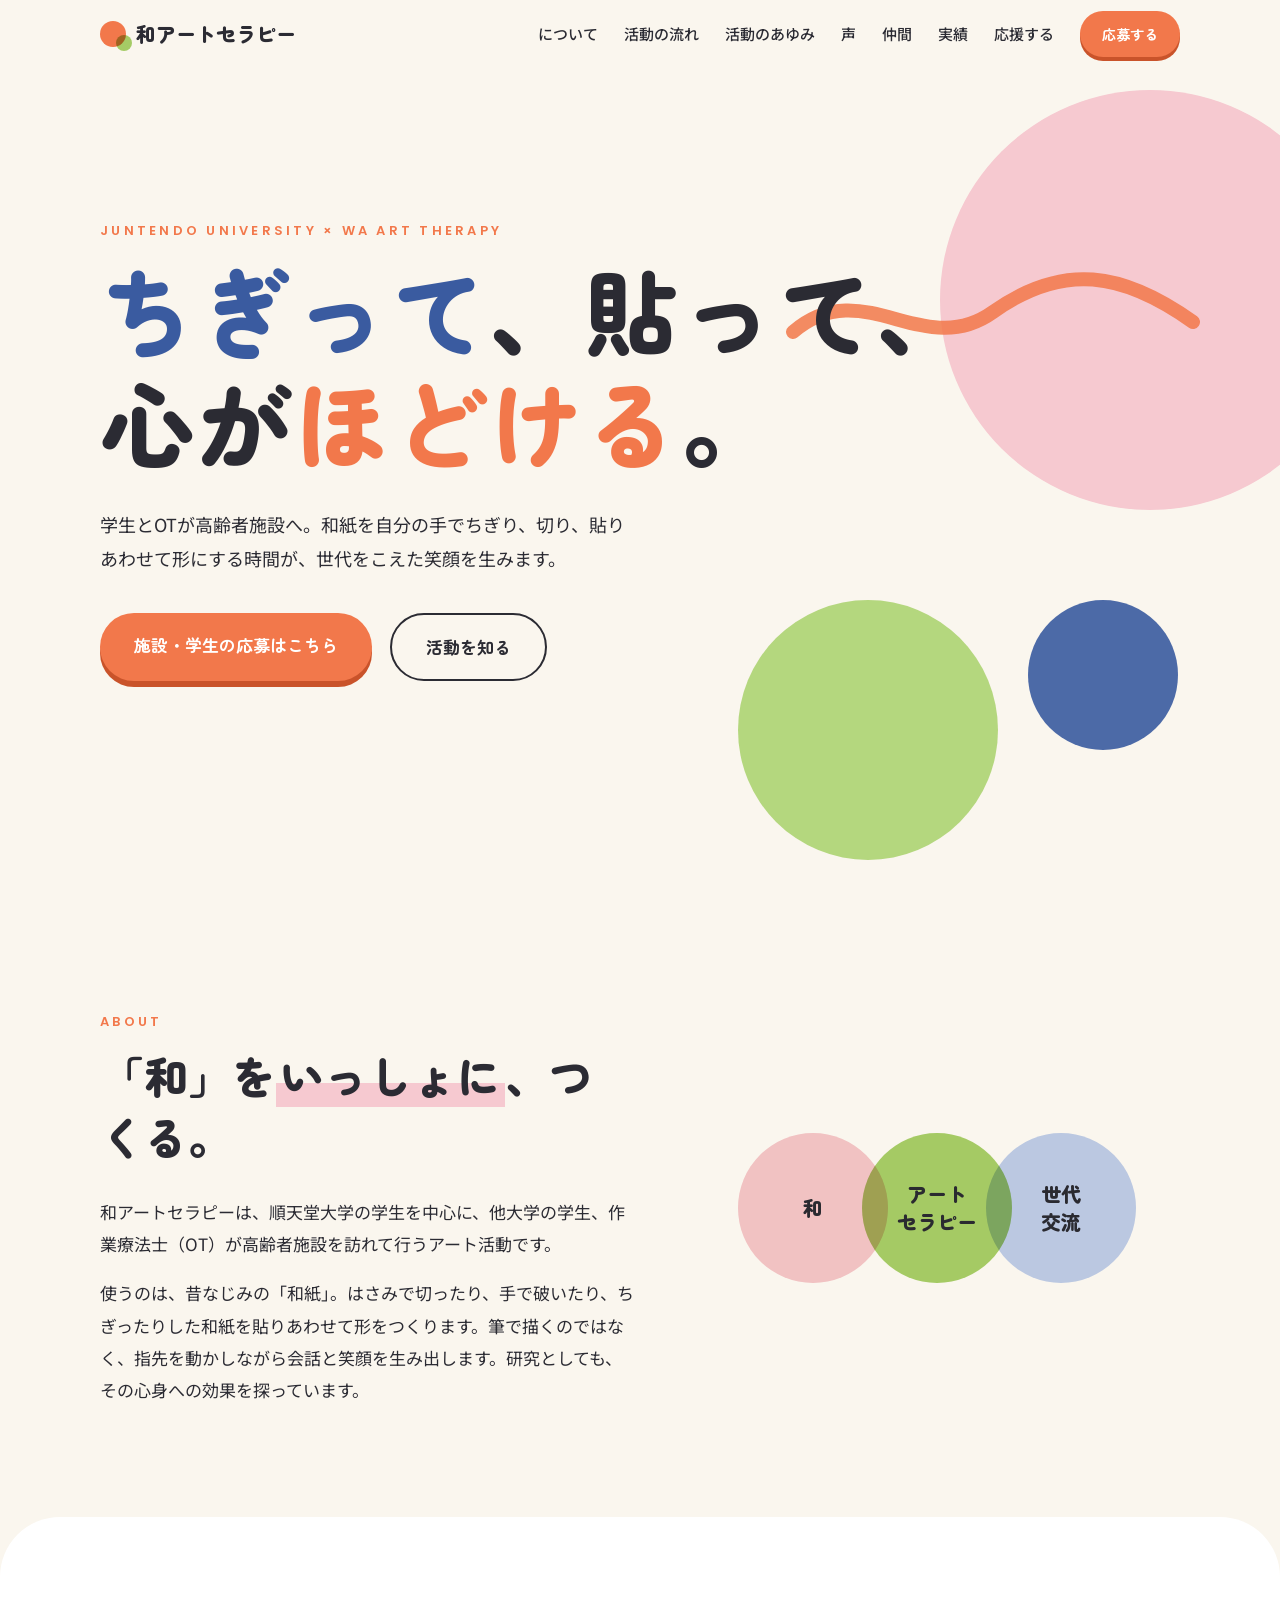
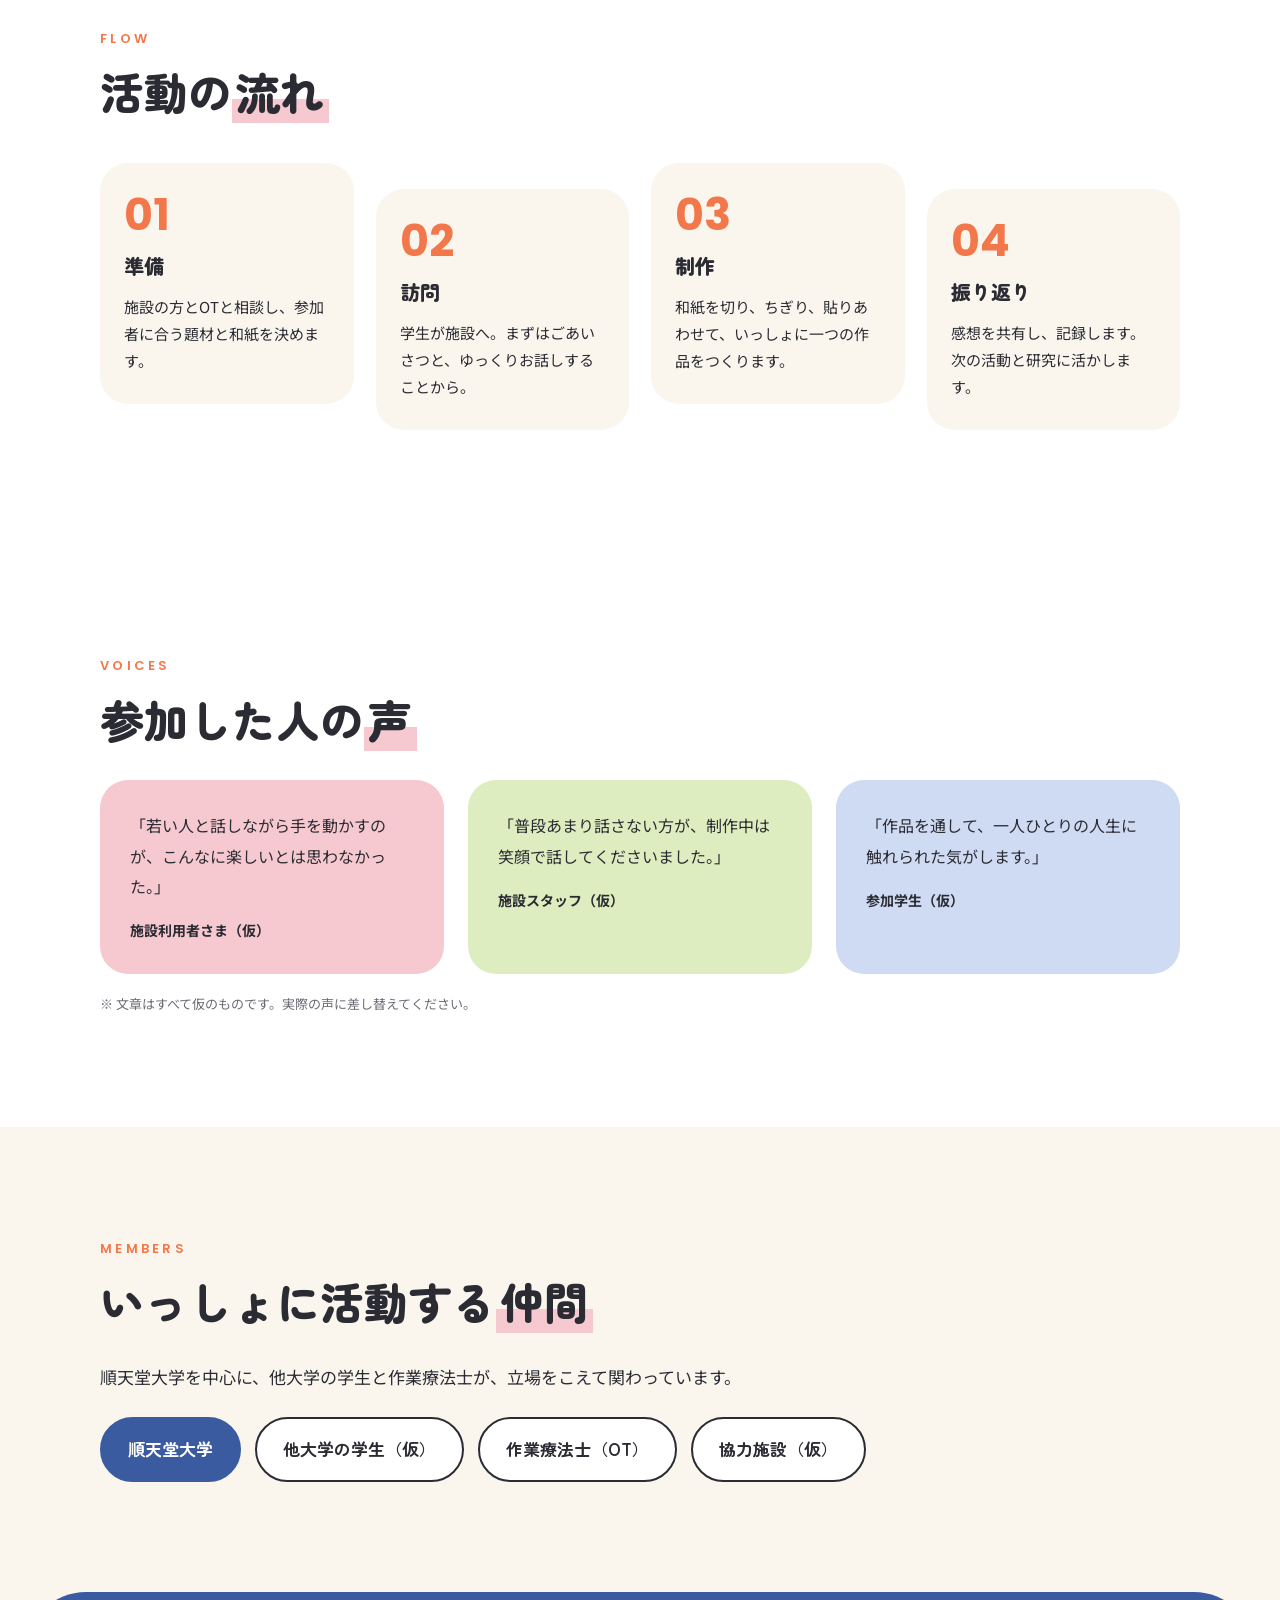
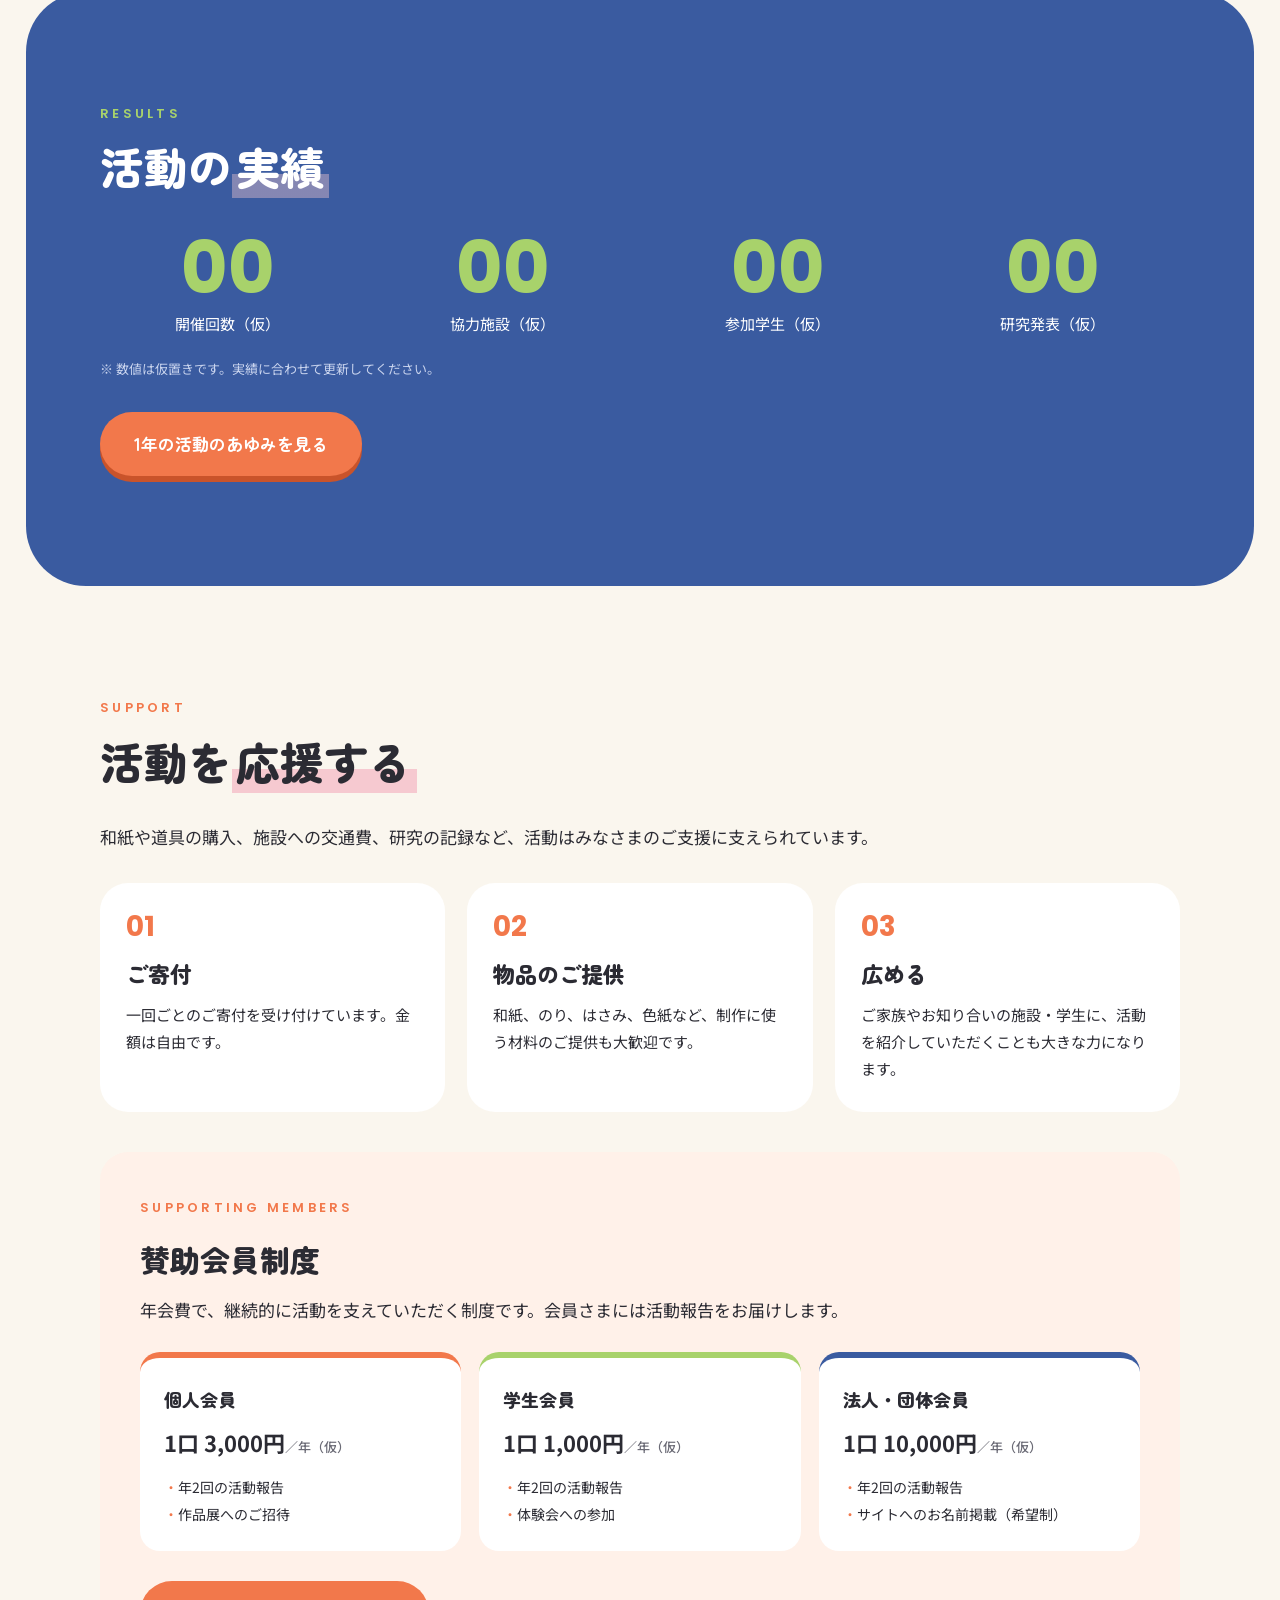
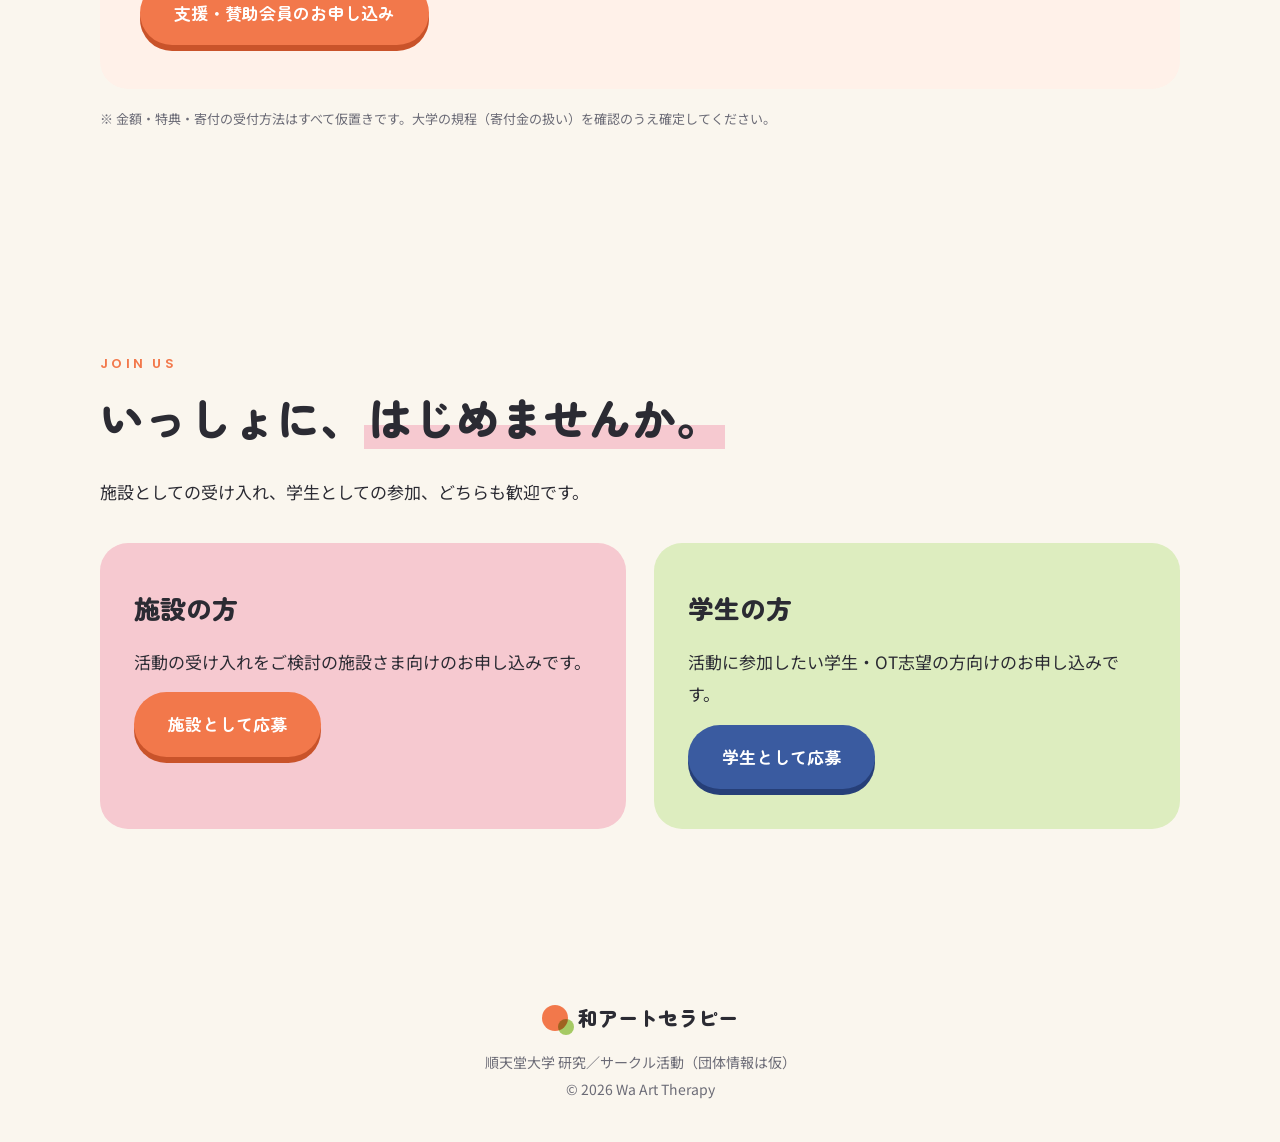
==== index.html @ f57a593e "Add support and supporting-member section and application tab Co-Authored-By: Claude Opus 5.5 <norep" ====
<!DOCTYPE html>
<html lang="ja">
<head>
<meta charset="UTF-8">
<meta name="viewport" content="width=device-width, initial-scale=1">
<title>和アートセラピー｜順天堂大学×世代をつなぐアート活動</title>
<meta name="description" content="順天堂大学の学生と他大学の学生、OTが高齢者施設を訪れ、和紙をちぎり・切り・貼って形づくる活動「和アートセラピー」。">
<link rel="preconnect" href="https://fonts.googleapis.com">
<link rel="preconnect" href="https://fonts.gstatic.com" crossorigin>
<link href="https://fonts.googleapis.com/css2?family=Noto+Sans+JP:wght@400;500;700&family=Poppins:wght@600;700&family=Zen+Maru+Gothic:wght@500;700;900&display=swap" rel="stylesheet">
<link rel="stylesheet" href="style.css">
</head>
<body>

<header>
  <div class="container nav">
    <a href="#top" class="logo"><i></i>和アートセラピー</a>
    <ul>
      <li><a href="#about">について</a></li>
      <li><a href="#flow">活動の流れ</a></li>
      <li><a href="history.html">活動のあゆみ</a></li>
      <li><a href="#voices">声</a></li>
      <li><a href="#members">仲間</a></li>
      <li><a href="#results">実績</a></li>
      <li><a href="#support">応援する</a></li>
      <li><a href="apply.html" class="btn small">応募する</a></li>
    </ul>
  </div>
</header>

<main id="top">

<!-- 1. First view -->
<section class="hero">
  <div class="blob b1"></div>
  <div class="blob b2"></div>
  <div class="blob b3"></div>
  <svg class="stroke" viewBox="0 0 420 120" fill="none" aria-hidden="true">
    <path d="M10 80 C 80 20, 140 110, 210 60 S 340 20, 410 70" stroke="#F2784B" stroke-width="14" stroke-linecap="round" opacity=".85"/>
  </svg>
  <div class="container">
    <span class="en">Juntendo University × Wa Art Therapy</span>
    <h1>
      <span class="c1">ちぎって</span>、貼って、<br>
      心が<span class="c2">ほどける</span>。
    </h1>
    <p class="lead">学生とOTが高齢者施設へ。和紙を自分の手でちぎり、切り、貼りあわせて形にする時間が、世代をこえた笑顔を生みます。</p>
    <div class="cta">
      <a href="apply.html" class="btn">施設・学生の応募はこちら</a>
      <a href="#about" class="btn ghost">活動を知る</a>
    </div>
  </div>
</section>

<!-- 2. About -->
<section class="about" id="about">
  <div class="container about-grid">
    <div class="fade">
      <span class="en">About</span>
      <h2>「和」を<span class="mark">いっしょに</span>、つくる。</h2>
      <p>和アートセラピーは、順天堂大学の学生を中心に、他大学の学生、作業療法士（OT）が高齢者施設を訪れて行うアート活動です。</p>
      <p>使うのは、昔なじみの「和紙」。はさみで切ったり、手で破いたり、ちぎったりした和紙を貼りあわせて形をつくります。筆で描くのではなく、指先を動かしながら会話と笑顔を生み出します。研究としても、その心身への効果を探っています。</p>
    </div>
    <div class="formula fade" aria-label="和 × アートセラピー × 世代交流">
      <div class="circle a">和</div>
      <div class="circle b">アート<br>セラピー</div>
      <div class="circle c">世代<br>交流</div>
    </div>
  </div>
</section>

<!-- 3. Flow -->
<section class="flow" id="flow">
  <div class="container">
    <span class="en">Flow</span>
    <h2 class="fade">活動の<span class="mark">流れ</span></h2>
    <div class="steps">
      <div class="step fade"><div class="num">01</div><h3>準備</h3><p>施設の方とOTと相談し、参加者に合う題材と和紙を決めます。</p></div>
      <div class="step fade"><div class="num">02</div><h3>訪問</h3><p>学生が施設へ。まずはごあいさつと、ゆっくりお話しすることから。</p></div>
      <div class="step fade"><div class="num">03</div><h3>制作</h3><p>和紙を切り、ちぎり、貼りあわせて、いっしょに一つの作品をつくります。</p></div>
      <div class="step fade"><div class="num">04</div><h3>振り返り</h3><p>感想を共有し、記録します。次の活動と研究に活かします。</p></div>
    </div>
  </div>
</section>

<!-- 4. Voices -->
<section class="voices" id="voices">
  <div class="container">
    <span class="en">Voices</span>
    <h2 class="fade">参加した人の<span class="mark">声</span></h2>
    <div class="cards">
      <div class="card fade">「若い人と話しながら手を動かすのが、こんなに楽しいとは思わなかった。」<div class="who">施設利用者さま（仮）</div></div>
      <div class="card fade">「普段あまり話さない方が、制作中は笑顔で話してくださいました。」<div class="who">施設スタッフ（仮）</div></div>
      <div class="card fade">「作品を通して、一人ひとりの人生に触れられた気がします。」<div class="who">参加学生（仮）</div></div>
    </div>
    <p class="note">※ 文章はすべて仮のものです。実際の声に差し替えてください。</p>
  </div>
</section>

<!-- 5. Members -->
<section class="members" id="members">
  <div class="container">
    <span class="en">Members</span>
    <h2 class="fade">いっしょに活動する<span class="mark">仲間</span></h2>
    <p class="fade">順天堂大学を中心に、他大学の学生と作業療法士が、立場をこえて関わっています。</p>
    <div class="member-row fade">
      <span class="chip fill">順天堂大学</span>
      <span class="chip">他大学の学生（仮）</span>
      <span class="chip">作業療法士（OT）</span>
      <span class="chip">協力施設（仮）</span>
    </div>
  </div>
</section>

<!-- 6. Results -->
<section class="results" id="results">
  <div class="container">
    <span class="en">Results</span>
    <h2 class="fade">活動の<span class="mark" style="background:linear-gradient(transparent 62%, rgba(246,201,208,.4) 62%)">実績</span></h2>
    <div class="stats fade">
      <div class="stat"><b>00</b><span>開催回数（仮）</span></div>
      <div class="stat"><b>00</b><span>協力施設（仮）</span></div>
      <div class="stat"><b>00</b><span>参加学生（仮）</span></div>
      <div class="stat"><b>00</b><span>研究発表（仮）</span></div>
    </div>
    <p class="note">※ 数値は仮置きです。実績に合わせて更新してください。</p>
    <a href="history.html" class="btn">1年の活動のあゆみを見る</a>
  </div>
</section>

<!-- 6.5 Support -->
<section class="support" id="support">
  <div class="container">
    <span class="en">Support</span>
    <h2 class="fade">活動を<span class="mark">応援する</span></h2>
    <p class="fade">和紙や道具の購入、施設への交通費、研究の記録など、活動はみなさまのご支援に支えられています。</p>
    <div class="support-grid">
      <div class="support-card fade">
        <span class="badge">01</span>
        <h3>ご寄付</h3>
        <p>一回ごとのご寄付を受け付けています。金額は自由です。</p>
      </div>
      <div class="support-card fade">
        <span class="badge">02</span>
        <h3>物品のご提供</h3>
        <p>和紙、のり、はさみ、色紙など、制作に使う材料のご提供も大歓迎です。</p>
      </div>
      <div class="support-card fade">
        <span class="badge">03</span>
        <h3>広める</h3>
        <p>ご家族やお知り合いの施設・学生に、活動を紹介していただくことも大きな力になります。</p>
      </div>
    </div>

    <div class="member-plan fade">
      <div class="mp-head">
        <span class="en">Supporting Members</span>
        <h3>賛助会員制度</h3>
        <p>年会費で、継続的に活動を支えていただく制度です。会員さまには活動報告をお届けします。</p>
      </div>
      <div class="mp-plans">
        <div class="plan"><h4>個人会員</h4><b>1口 3,000円<small>／年（仮）</small></b><ul><li>年2回の活動報告</li><li>作品展へのご招待</li></ul></div>
        <div class="plan"><h4>学生会員</h4><b>1口 1,000円<small>／年（仮）</small></b><ul><li>年2回の活動報告</li><li>体験会への参加</li></ul></div>
        <div class="plan"><h4>法人・団体会員</h4><b>1口 10,000円<small>／年（仮）</small></b><ul><li>年2回の活動報告</li><li>サイトへのお名前掲載（希望制）</li></ul></div>
      </div>
      <a href="apply.html#support" class="btn">支援・賛助会員のお申し込み</a>
    </div>
    <p class="note">※ 金額・特典・寄付の受付方法はすべて仮置きです。大学の規程（寄付金の扱い）を確認のうえ確定してください。</p>
  </div>
</section>

<!-- 7. Contact -->
<section class="contact" id="contact">
  <div class="container">
    <span class="en">Join Us</span>
    <h2 class="fade">いっしょに、<span class="mark">はじめませんか。</span></h2>
    <p class="fade">施設としての受け入れ、学生としての参加、どちらも歓迎です。</p>
    <div class="contact-grid">
      <div class="apply-card fac fade">
        <h3>施設の方</h3>
        <p>活動の受け入れをご検討の施設さま向けのお申し込みです。</p>
        <a href="apply.html#facility" class="btn">施設として応募</a>
      </div>
      <div class="apply-card you fade">
        <h3>学生の方</h3>
        <p>活動に参加したい学生・OT志望の方向けのお申し込みです。</p>
        <a href="apply.html#student" class="btn indigo">学生として応募</a>
      </div>
    </div>
  </div>
</section>

</main>

<!-- 8. Footer -->
<footer>
  <div class="container">
    <div class="logo"><i></i>和アートセラピー</div>
    <p>順天堂大学 研究／サークル活動（団体情報は仮）</p>
    <p>© 2026 Wa Art Therapy</p>
  </div>
</footer>

<script>
const io = new IntersectionObserver((es) => {
  es.forEach(e => { if (e.isIntersecting) { e.target.classList.add('in'); io.unobserve(e.target); } });
}, { threshold: .15 });
document.querySelectorAll('.fade').forEach(el => io.observe(el));
</script>
</body>
</html>
---- style.css ----
:root {
  --base: #FAF6EE;
  --ink: #2B2B33;
  --indigo: #3A5BA0;
  --persimmon: #F2784B;
  --wakakusa: #A8D26B;
  --sakura: #F6C9D0;
  --white: #FFFFFF;
  --muted: #6b6b76;
  --font-head: "Zen Maru Gothic", "Noto Sans JP", sans-serif;
  --font-body: "Noto Sans JP", sans-serif;
  --font-en: "Poppins", sans-serif;
  --radius: 28px;
}

* { box-sizing: border-box; margin: 0; padding: 0; }
html { scroll-behavior: smooth; }
body {
  font-family: var(--font-body);
  font-size: 17px;
  line-height: 1.9;
  color: var(--ink);
  background: var(--base);
  overflow-x: hidden;
}
img, svg { max-width: 100%; display: block; }
a { color: inherit; text-decoration: none; }

.container { width: min(1080px, 90%); margin: 0 auto; }
section { padding: 110px 0; position: relative; }

.en {
  font-family: var(--font-en);
  font-weight: 600;
  font-size: 13px;
  letter-spacing: .25em;
  text-transform: uppercase;
  color: var(--persimmon);
  display: block;
  margin-bottom: 10px;
}
h2 {
  font-family: var(--font-head);
  font-size: clamp(28px, 4.4vw, 44px);
  line-height: 1.4;
  font-weight: 900;
  margin-bottom: 28px;
}
h2 .mark {
  background: linear-gradient(transparent 62%, var(--sakura) 62%);
  padding: 0 .1em;
}

/* Header */
header {
  position: fixed; top: 0; left: 0; right: 0; z-index: 50;
  background: rgba(250, 246, 238, .88);
  backdrop-filter: blur(8px);
}
.nav { display: flex; align-items: center; justify-content: space-between; height: 68px; }
.logo { font-family: var(--font-head); font-weight: 900; font-size: 20px; display: flex; align-items: center; gap: 10px; }
.logo i { width: 26px; height: 26px; border-radius: 50%; background: var(--persimmon); display: inline-block; position: relative; }
.logo i::after { content: ""; position: absolute; width: 16px; height: 16px; border-radius: 50%; background: var(--wakakusa); right: -6px; bottom: -4px; mix-blend-mode: multiply; }
.nav ul { display: flex; gap: 26px; list-style: none; font-size: 15px; font-weight: 500; align-items: center; }
.nav ul a:hover { color: var(--persimmon); }

.btn {
  display: inline-block;
  font-family: var(--font-head);
  font-weight: 700;
  padding: 16px 34px;
  border-radius: 999px;
  background: var(--persimmon);
  color: #fff;
  border: none;
  font-size: 17px;
  cursor: pointer;
  box-shadow: 0 6px 0 #c9532a;
  transition: transform .15s, box-shadow .15s;
}
.btn:hover { transform: translateY(3px); box-shadow: 0 3px 0 #c9532a; }
.btn.indigo { background: var(--indigo); box-shadow: 0 6px 0 #263f78; }
.btn.indigo:hover { box-shadow: 0 3px 0 #263f78; }
.btn.ghost { background: transparent; color: var(--ink); border: 2px solid var(--ink); box-shadow: none; }
.btn.small { padding: 10px 22px; font-size: 14px; box-shadow: 0 4px 0 #c9532a; }

/* Hero */
.hero { min-height: 100vh; display: flex; align-items: center; padding-top: 110px; }
.hero .container { position: relative; z-index: 2; }
.hero h1 {
  font-family: var(--font-head);
  font-weight: 900;
  font-size: clamp(40px, 7.4vw, 96px);
  line-height: 1.18;
  letter-spacing: .02em;
}
.hero h1 .c1 { color: var(--indigo); }
.hero h1 .c2 { color: var(--persimmon); }
.hero p.lead { margin: 30px 0 38px; max-width: 540px; font-size: 18px; }
.hero .cta { display: flex; gap: 18px; flex-wrap: wrap; }
.blob { position: absolute; border-radius: 50%; z-index: 1; }
.b1 { width: 420px; height: 420px; background: var(--sakura); right: -80px; top: 90px; }
.b2 { width: 260px; height: 260px; background: var(--wakakusa); right: 22%; bottom: 40px; opacity: .85; }
.b3 { width: 150px; height: 150px; background: var(--indigo); right: 8%; bottom: 150px; opacity: .9; }
.stroke { position: absolute; right: 6%; top: 28%; z-index: 1; width: min(420px, 60%); }

/* About */
.about-grid { display: grid; grid-template-columns: 1.1fr 1fr; gap: 60px; align-items: center; }
.about p + p { margin-top: 1em; }
.formula { display: flex; align-items: center; justify-content: center; gap: 10px; flex-wrap: wrap; }
.formula .circle {
  width: 150px; height: 150px; border-radius: 50%;
  display: flex; align-items: center; justify-content: center; text-align: center;
  font-family: var(--font-head); font-weight: 900; font-size: 20px; line-height: 1.4;
  mix-blend-mode: multiply;
}
.formula .a { background: var(--sakura); }
.formula .b { background: var(--wakakusa); margin-left: -36px; }
.formula .c { background: #BFD0F2; margin-left: -36px; }

/* Flow */
.flow { background: var(--white); border-radius: 60px 60px 0 0; }
.steps { display: grid; grid-template-columns: repeat(4, 1fr); gap: 22px; margin-top: 40px; }
.step { background: var(--base); border-radius: var(--radius); padding: 30px 24px; position: relative; }
.step:nth-child(even) { transform: translateY(26px); }
.step .num { font-family: var(--font-en); font-weight: 700; font-size: 44px; color: var(--persimmon); line-height: 1; }
.step h3 { font-family: var(--font-head); font-size: 20px; margin: 10px 0 8px; font-weight: 900; }
.step p { font-size: 15px; line-height: 1.8; }

/* Voices */
.voices { background: var(--white); padding-top: 140px; }
.cards { display: grid; grid-template-columns: repeat(3, 1fr); gap: 24px; margin-top: 30px; }
.card { border-radius: var(--radius); padding: 30px; font-size: 16px; }
.card:nth-child(1) { background: var(--sakura); }
.card:nth-child(2) { background: #DDEDBF; transform: rotate(-1.2deg); }
.card:nth-child(3) { background: #CFDBF3; }
.card .who { margin-top: 16px; font-weight: 700; font-size: 14px; }
.note { font-size: 13px; color: var(--muted); margin-top: 18px; }

/* Members */
.member-row { display: flex; flex-wrap: wrap; gap: 14px; margin-top: 24px; }
.chip { padding: 14px 26px; border-radius: 999px; font-family: var(--font-head); font-weight: 700; background: var(--white); border: 2px solid var(--ink); }
.chip.fill { background: var(--indigo); color: #fff; border-color: var(--indigo); }

/* Results */
.results { background: var(--indigo); color: #fff; border-radius: 60px; margin: 0 2%; }
.results .en { color: var(--wakakusa); }
.stats { display: grid; grid-template-columns: repeat(4, 1fr); gap: 20px; margin-top: 30px; }
.stat { text-align: center; }
.stat b { font-family: var(--font-en); font-size: clamp(44px, 6vw, 72px); display: block; line-height: 1.1; color: var(--wakakusa); }
.stat span { font-size: 15px; }
.results .note { color: #c9d4ee; }
.results .btn { margin-top: 30px; }

/* Support */
.support-grid { display: grid; grid-template-columns: repeat(3, 1fr); gap: 22px; margin-top: 30px; }
.support-card { background: var(--white); border-radius: var(--radius); padding: 30px 26px; }
.support-card .badge { font-family: var(--font-en); font-weight: 700; color: var(--persimmon); font-size: 28px; line-height: 1; }
.support-card h3 { font-family: var(--font-head); font-weight: 900; font-size: 22px; margin: 8px 0 6px; }
.support-card p { font-size: 15px; line-height: 1.8; }
.member-plan { margin-top: 40px; background: #FFF1E9; border-radius: var(--radius); padding: 44px 40px; }
.mp-head h3 { font-family: var(--font-head); font-weight: 900; font-size: 30px; margin-bottom: 6px; }
.mp-plans { display: grid; grid-template-columns: repeat(3, 1fr); gap: 18px; margin: 26px 0 30px; }
.plan { background: var(--white); border-radius: 20px; padding: 24px; border-top: 6px solid var(--persimmon); }
.plan:nth-child(2) { border-top-color: var(--wakakusa); }
.plan:nth-child(3) { border-top-color: var(--indigo); }
.plan h4 { font-family: var(--font-head); font-size: 18px; font-weight: 900; }
.plan b { display: block; font-size: 22px; margin: 6px 0 10px; }
.plan b small { font-size: 13px; font-weight: 500; color: var(--muted); }
.plan ul { list-style: none; font-size: 14px; line-height: 1.9; }
.plan li::before { content: "・"; color: var(--persimmon); }

/* Contact */
.contact-grid { display: grid; grid-template-columns: 1fr 1fr; gap: 28px; margin-top: 34px; }
.apply-card { border-radius: var(--radius); padding: 40px 34px; display: flex; flex-direction: column; gap: 14px; align-items: flex-start; }
.apply-card.fac { background: var(--sakura); }
.apply-card.you { background: #DDEDBF; }
.apply-card h3 { font-family: var(--font-head); font-size: 26px; font-weight: 900; }

footer { padding: 60px 0 40px; text-align: center; font-size: 14px; color: var(--muted); }
footer .logo { justify-content: center; color: var(--ink); margin-bottom: 12px; }

/* Fade in */
.fade { opacity: 0; transform: translateY(22px); transition: opacity .8s ease, transform .8s ease; }
.fade.in { opacity: 1; transform: none; }
.step.fade.in:nth-child(even) { transform: translateY(26px); }

/* Apply page */
.apply-hero { padding: 150px 0 40px; }
.apply-hero h1 { font-family: var(--font-head); font-weight: 900; font-size: clamp(34px, 6vw, 60px); line-height: 1.3; }
.tabs { display: flex; gap: 12px; margin: 30px 0 0; flex-wrap: wrap; }
.tab { padding: 14px 30px; border-radius: 999px; font-family: var(--font-head); font-weight: 700; border: 2px solid var(--ink); background: transparent; cursor: pointer; font-size: 16px; color: var(--ink); }
.tab.active { background: var(--ink); color: #fff; }
.form-wrap { background: var(--white); border-radius: var(--radius); padding: 44px; margin: 30px 0 100px; }
form.panel { display: none; }
form.panel.active { display: block; }
.field { margin-bottom: 24px; }
.field label { display: block; font-weight: 700; margin-bottom: 8px; font-size: 16px; }
.field label small { color: var(--persimmon); margin-left: 8px; font-weight: 500; }
input[type=text], input[type=email], input[type=tel], select, textarea {
  width: 100%; font: inherit; padding: 14px 16px; border-radius: 14px;
  border: 2px solid #e2dccd; background: var(--base); color: var(--ink);
}
input:focus, select:focus, textarea:focus { outline: none; border-color: var(--indigo); }
textarea { min-height: 130px; resize: vertical; }
.row2 { display: grid; grid-template-columns: 1fr 1fr; gap: 20px; }
.checks { display: flex; flex-wrap: wrap; gap: 12px 22px; }
.checks label { font-weight: 500; display: flex; align-items: center; gap: 8px; margin: 0; }
.checks input[type=radio] { accent-color: var(--persimmon); }
.checks input { width: 20px; height: 20px; accent-color: var(--persimmon); }
.thanks { display: none; text-align: center; padding: 50px 10px; }
.thanks h3 { font-family: var(--font-head); font-size: 28px; margin-bottom: 12px; }

/* ===== 施設フォーム：フォーマル寄り ===== */
body.is-formal .form-wrap { border-radius: 6px; border: 1px solid #d8d3c7; border-top: 4px solid var(--indigo); padding: 48px 56px; }
body.is-formal .tab { border-radius: 4px; }
body.is-formal .tab.active { background: var(--indigo); border-color: var(--indigo); }
.formal .formal-intro { border-bottom: 1px solid #e2dccd; padding-bottom: 26px; margin-bottom: 34px; }
.formal .formal-title { font-family: var(--font-body); font-weight: 700; font-size: 24px; margin-bottom: 14px; color: var(--ink); }
.formal .formal-intro p { font-size: 16px; }
.formal .req-note { margin-top: 10px; font-size: 14px !important; color: var(--muted); }
.formal .req { display: inline-block; font-size: 11px; font-weight: 700; color: #fff; background: #B5432A; border-radius: 3px; padding: 0 7px; margin-left: 10px; line-height: 1.8; vertical-align: middle; }
.formal fieldset { border: none; margin-bottom: 38px; }
.formal legend { display: flex; align-items: center; gap: 12px; width: 100%; font-weight: 700; font-size: 18px; padding-bottom: 10px; border-bottom: 2px solid var(--indigo); margin-bottom: 8px; }
.formal legend span { display: inline-flex; width: 28px; height: 28px; align-items: center; justify-content: center; background: var(--indigo); color: #fff; font-family: var(--font-en); font-size: 14px; border-radius: 3px; }
.formal .frow { display: grid; grid-template-columns: 220px 1fr; gap: 20px; align-items: center; padding: 16px 0; border-bottom: 1px solid #eee8dc; }
.formal .frow > label { font-weight: 700; font-size: 15px; margin: 0; }
.formal input[type=text], .formal input[type=email], .formal input[type=tel], .formal select, .formal textarea {
  border-radius: 4px; border: 1px solid #c9c2b2; background: #fff;
}
.formal input:focus, .formal select:focus, .formal textarea:focus { border-color: var(--indigo); box-shadow: 0 0 0 3px rgba(58,91,160,.15); }
.formal .checks input { accent-color: var(--indigo); }
.formal .privacy { background: #F4F1EA; border: 1px solid #e2dccd; border-radius: 4px; padding: 22px 26px; }
.formal .privacy h3 { font-size: 16px; font-weight: 700; margin-bottom: 6px; }
.formal .privacy p { font-size: 14px; line-height: 1.8; margin-bottom: 14px; color: #4a4a52; }
.formal .submit-row { text-align: center; margin-top: 10px; }
.formal .formal-btn { background: var(--indigo); border-radius: 4px; box-shadow: none; font-family: var(--font-body); padding: 16px 64px; letter-spacing: .08em; }
.formal .formal-btn:hover { transform: none; box-shadow: none; background: #2E4A86; }
.formal .thanks h3 { font-family: var(--font-body); font-size: 22px; }
@media (max-width: 860px) {
  body.is-formal .form-wrap { padding: 28px 20px; }
  .formal .frow { grid-template-columns: 1fr; gap: 8px; }
  .formal .formal-btn { width: 100%; padding: 16px; }
}

/* ===== History page ===== */
.hist-hero { padding: 130px 0 30px; }
.hist-hero h1 { font-family: var(--font-head); font-weight: 900; font-size: clamp(34px, 6vw, 60px); line-height: 1.3; }
.hist-hero p { margin-top: 12px; }

/* 縦帯パネル（月ごと） */
.strips {
  display: flex; height: 620px; margin-top: 30px;
  background: var(--ink);
}
.strip {
  position: relative; flex: 1 1 0; min-width: 0;
  overflow: hidden; cursor: pointer;
  border-right: 1px solid rgba(255,255,255,.35);
  transition: flex-grow .5s cubic-bezier(.2,.7,.2,1);
  color: var(--ink);
  background: var(--paper, var(--sakura));
  outline: none;
}
.strip:last-child { border-right: none; }
.strip.spring { --paper: #F6C9D0; --deep: #E89AA8; }
.strip.summer { --paper: #CDE6A6; --deep: #8DBF4E; }
.strip.autumn { --paper: #F8C2A6; --deep: #F2784B; }
.strip.winter { --paper: #C9D5EE; --deep: #3A5BA0; }

/* ちぎり和紙の形 */
.strip .tear {
  position: absolute; left: -10%; right: -10%;
  background: var(--deep); opacity: .55;
  clip-path: polygon(0 18%, 8% 6%, 15% 14%, 24% 2%, 33% 12%, 41% 0, 52% 10%, 60% 3%, 70% 14%, 79% 4%, 88% 12%, 100% 2%, 100% 100%, 0 100%);
}
.strip .tear.t1 { bottom: 0; height: 34%; }
.strip .tear.t2 { bottom: 22%; height: 18%; opacity: .25; transform: scaleX(-1); }
.strip .dot {
  position: absolute; width: 70px; height: 70px; border-radius: 50%;
  background: var(--white); opacity: .5; top: 52%; left: 50%; transform: translateX(-50%);
}

.strip .ttl {
  position: absolute; top: 36px; left: 50%; transform: translateX(-50%);
  writing-mode: vertical-rl;
  font-family: var(--font-head); font-weight: 900;
  font-size: clamp(20px, 2.2vw, 30px); letter-spacing: .12em; line-height: 1.2;
  white-space: nowrap;
}
.strip .ttl .mon { color: var(--deep); filter: brightness(.8); }
.strip .sub {
  position: absolute; bottom: 24px; left: 12px;
  writing-mode: vertical-rl;
  font-family: var(--font-en); font-size: 12px; letter-spacing: .2em; text-transform: uppercase;
  white-space: nowrap; color: var(--ink); opacity: .7;
}
.strip .detail {
  position: absolute; left: 14px; right: 14px; bottom: 24px;
  background: rgba(255,255,255,.92); border-radius: 16px; padding: 16px 16px;
  opacity: 0; transform: translateY(16px); transition: opacity .35s .15s, transform .35s .15s;
  pointer-events: none;
}
.strip .detail h3 { font-family: var(--font-head); font-size: 18px; font-weight: 900; line-height: 1.4; }
.strip .detail .tag { display: inline-block; font-size: 12px; font-weight: 700; padding: 2px 12px; border-radius: 999px; background: var(--deep); color: #fff; margin-bottom: 8px; }
.strip .detail p { font-size: 15px; line-height: 1.8; margin-top: 6px; }

.strips:hover .strip, .strips.has-open .strip { flex-grow: .9; }
.strip:hover, .strip:focus-visible, .strip.open { flex-grow: 2.2 !important; }
.strip:hover .detail, .strip:focus-visible .detail, .strip.open .detail { opacity: 1; transform: none; }
.strip:hover .ttl, .strip.open .ttl { left: 24px; transform: none; }
.strip .ttl { transition: left .4s; }

/* 下の大きな英字 */
.hist-word {
  position: relative; background: var(--ink); color: var(--base);
  padding: 30px 0 60px; overflow: hidden;
}
.hist-word .big {
  font-family: var(--font-en); font-weight: 700; font-size: clamp(64px, 13vw, 180px);
  line-height: 1; letter-spacing: -.01em; opacity: .95;
}
.hist-word .line { display: flex; align-items: center; gap: 16px; margin-top: 10px; font-family: var(--font-head); font-weight: 700; }
.hist-word .line::before { content: ""; width: 80px; height: 2px; background: var(--base); }

/* 季節ごとの一覧 */
.season-list { display: grid; grid-template-columns: repeat(4, 1fr); gap: 22px; margin-top: 30px; }
.season { border-radius: var(--radius); padding: 28px 24px; background: var(--white); position: relative; overflow: hidden; }
.season::before {
  content: ""; position: absolute; left: -10%; right: -10%; top: 0; height: 64px; background: var(--paper);
  clip-path: polygon(0 0, 100% 0, 100% 70%, 90% 88%, 80% 72%, 68% 95%, 57% 76%, 45% 92%, 34% 74%, 22% 96%, 12% 78%, 0 90%);
}
.season.spring { --paper: #F6C9D0; --deep: #E89AA8; }
.season.summer { --paper: #CDE6A6; --deep: #8DBF4E; }
.season.autumn { --paper: #F8C2A6; --deep: #F2784B; }
.season.winter { --paper: #C9D5EE; --deep: #3A5BA0; }
.season h3 { position: relative; font-family: var(--font-head); font-size: 26px; font-weight: 900; margin-bottom: 34px; }
.season h3 small { font-family: var(--font-en); font-size: 12px; letter-spacing: .2em; margin-left: 8px; }
.season ul { list-style: none; }
.season li { padding: 12px 0; border-top: 1px dashed #d9d2c2; font-size: 15px; line-height: 1.6; }
.season li b { font-family: var(--font-en); color: var(--deep); margin-right: 10px; display: inline-block; min-width: 2.6em; }

@media (max-width: 860px) {
  section { padding: 80px 0; }
  .nav ul li:not(:last-child) { display: none; }
  .about-grid, .contact-grid, .cards, .row2, .support-grid, .mp-plans { grid-template-columns: 1fr; }
  .member-plan { padding: 30px 20px; }
  .steps { grid-template-columns: 1fr 1fr; }
  .step:nth-child(even), .step.fade.in:nth-child(even) { transform: none; }
  .stats { grid-template-columns: 1fr 1fr; gap: 30px; }
  .b1 { width: 260px; height: 260px; top: 70px; right: -90px; }
  .b2 { width: 160px; height: 160px; right: 10%; }
  .b3 { display: none; }
  .stroke { display: none; }
  .results { border-radius: 36px; }
  .form-wrap { padding: 28px 20px; }

  /* 履歴：スマホは横帯を縦に積む */
  .strips { flex-direction: column; height: auto; margin: 24px 16px 0; background: transparent; gap: 8px; }
  .strip, .strips:hover .strip, .strips.has-open .strip, .strip:hover, .strip.open { flex: none !important; }
  .strip { border: none; border-radius: 14px; padding: 18px 48px 22px 18px; }
  .strip::after {
    content: "＋"; position: absolute; right: 18px; top: 18px;
    font-weight: 700; font-size: 18px; line-height: 1.6; color: var(--ink); opacity: .6; z-index: 1;
  }
  .strip.open::after { content: "－"; }
  .strip .ttl, .strip:hover .ttl, .strip.open .ttl {
    position: relative; z-index: 1; writing-mode: horizontal-tb; top: auto; left: auto; transform: none;
    font-size: 19px; letter-spacing: .04em; white-space: normal; line-height: 1.5;
  }
  .strip .ttl .mon { display: inline-block; min-width: 2.8em; }
  .strip .sub { position: relative; z-index: 1; writing-mode: horizontal-tb; bottom: auto; left: auto; display: block; margin-top: 2px; font-size: 11px; }
  .strip .tear.t1 { height: 14px; }
  .strip .tear.t2, .strip .dot { display: none; }
  .strip .detail { position: relative; left: auto; right: auto; bottom: auto; z-index: 1; opacity: 1; transform: none; margin: 14px 0 0; display: none; padding: 14px 16px; }
  .strip .detail h3 { display: none; }
  .strip.open .detail { display: block; }
  .season-list { grid-template-columns: 1fr 1fr; }
}
@media (max-width: 520px) { .season-list { grid-template-columns: 1fr; } }
@media (prefers-reduced-motion: reduce) {
  .fade { opacity: 1; transform: none; transition: none; }
  .strip, .strip .detail, .strip .ttl { transition: none; }
}
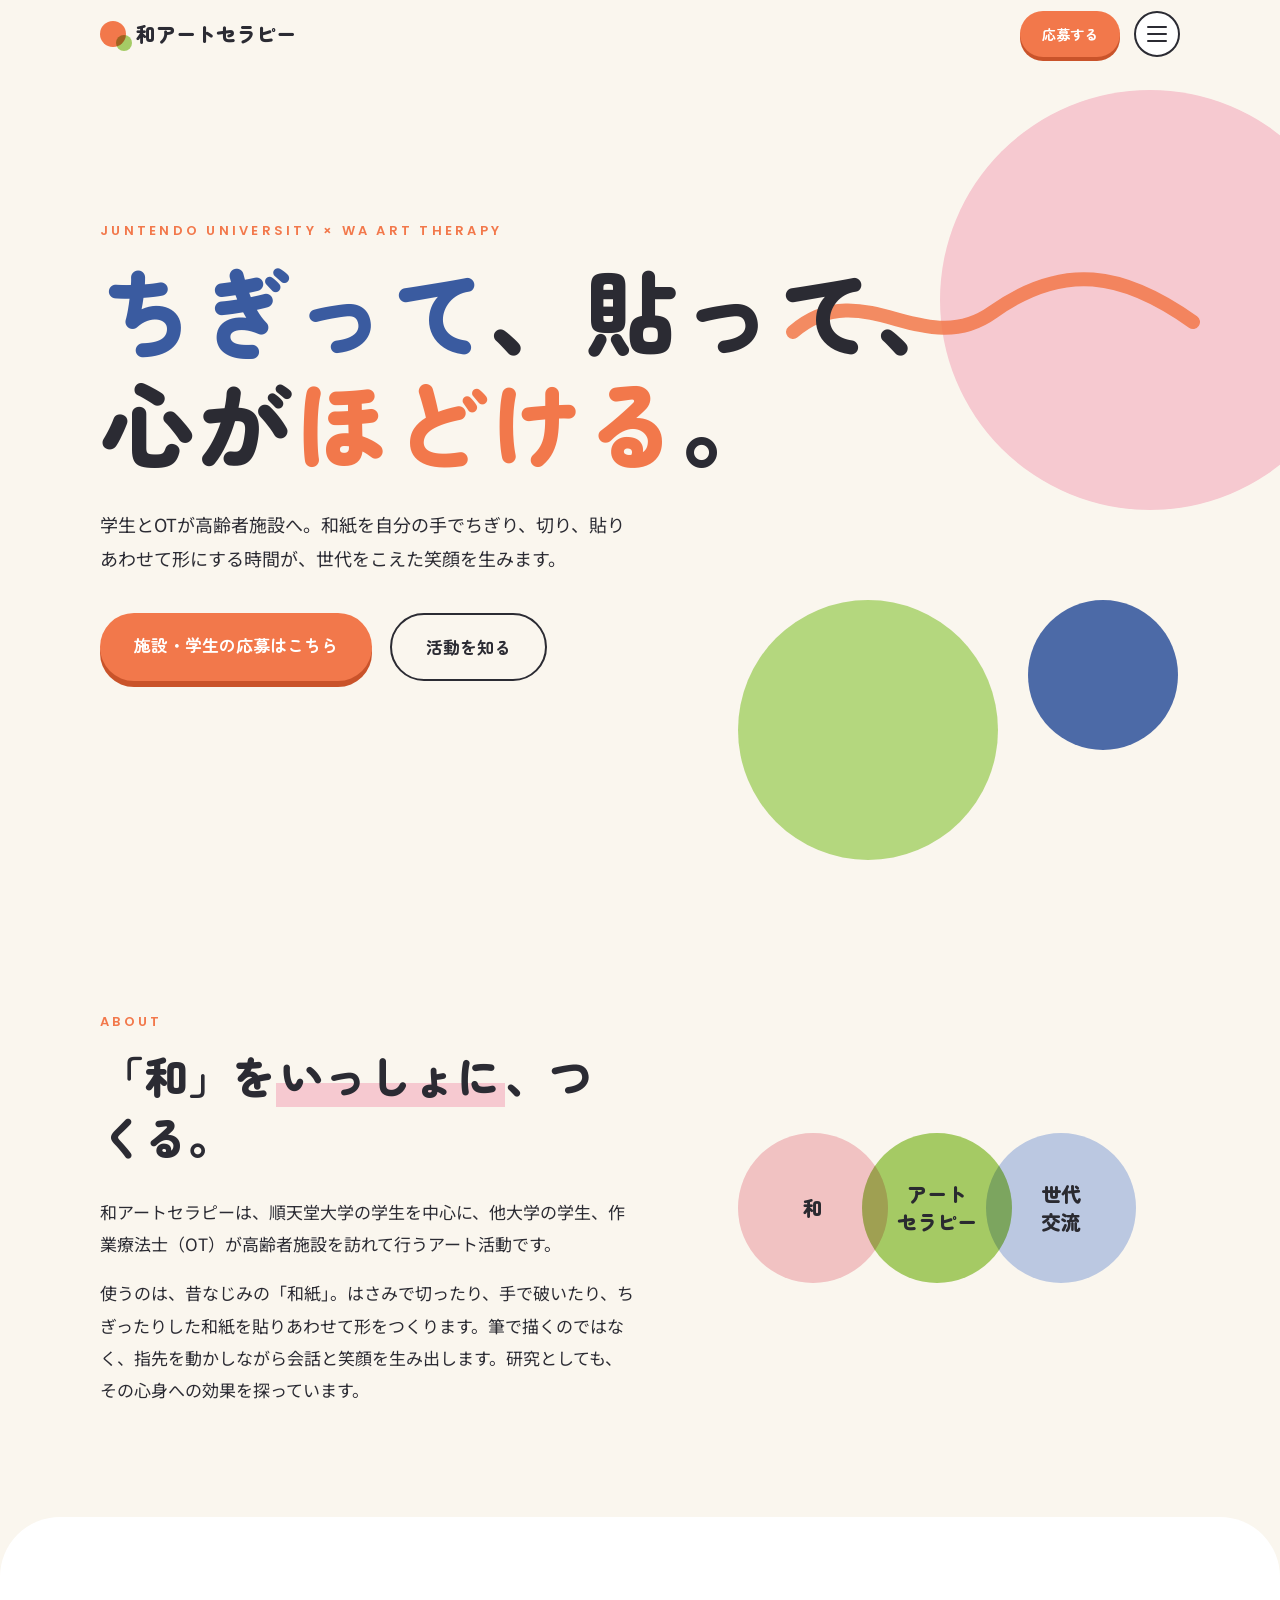
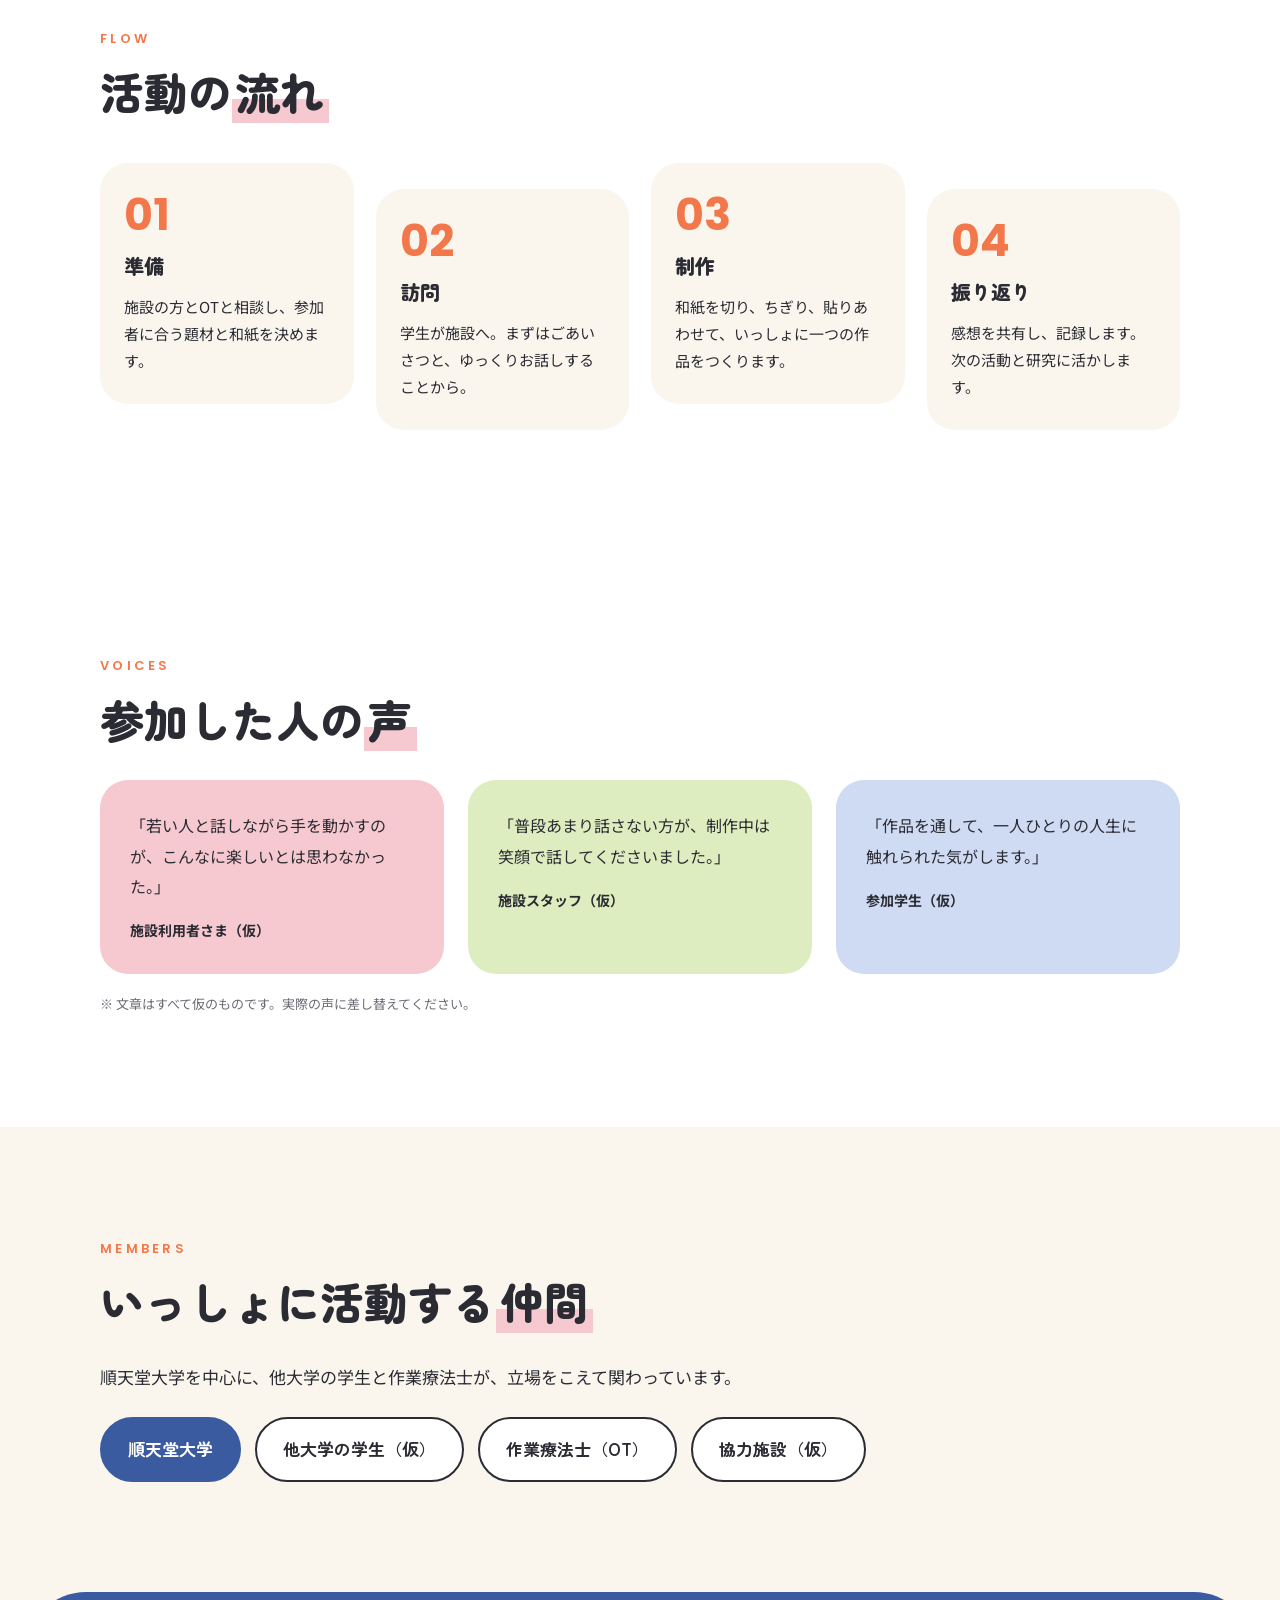
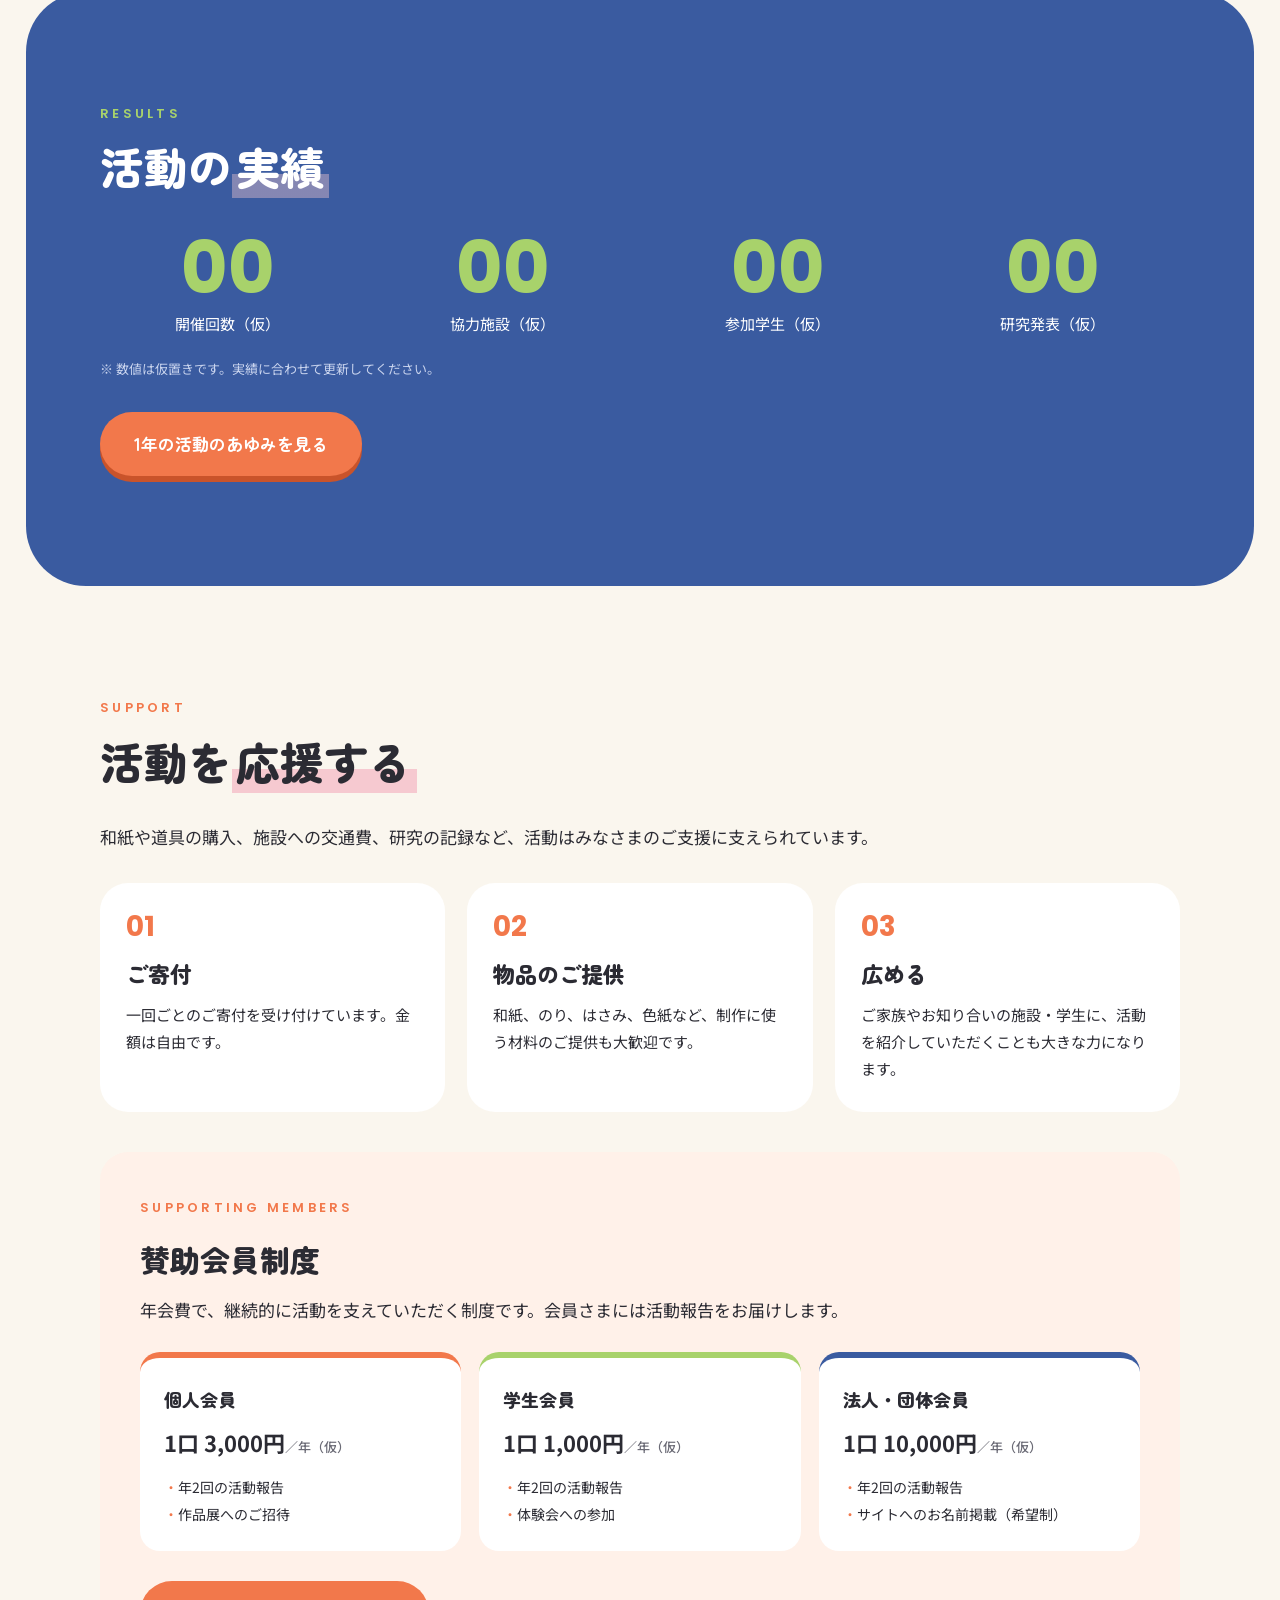
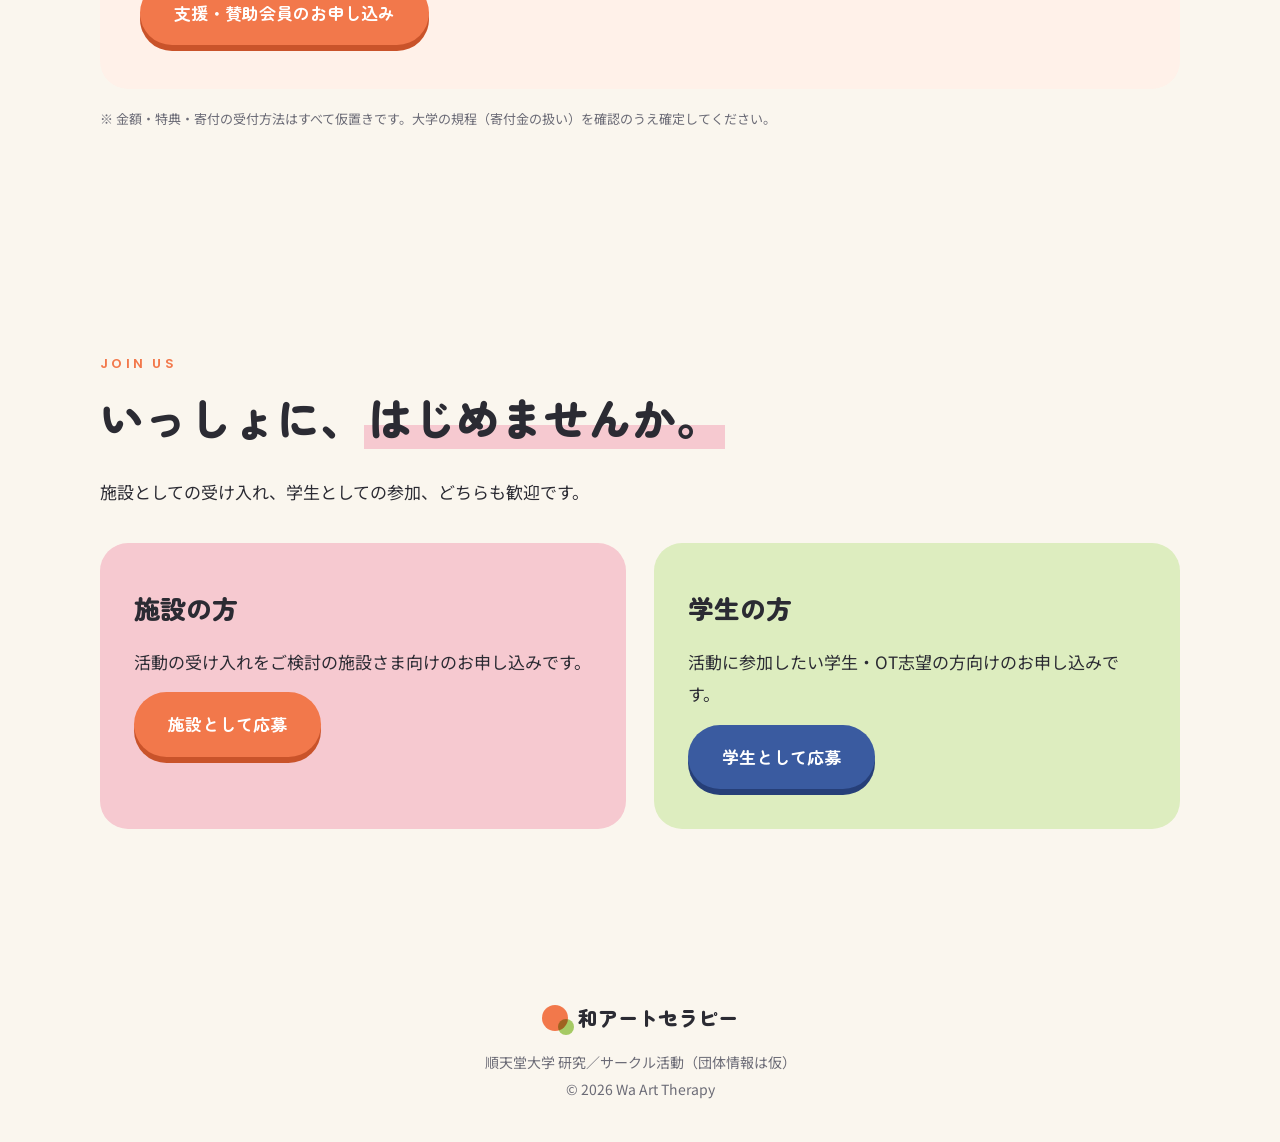
==== commit a89de7c1: "Add hamburger menu and limit supporting-member units to 1-10 Co-Authored-By: Claude Opus 5.5 <norepl" ====
--- a/index.html
+++ b/index.html
@@ -15,17 +15,23 @@
 <header>
   <div class="container nav">
     <a href="#top" class="logo"><i></i>和アートセラピー</a>
-    <ul>
-      <li><a href="#about">について</a></li>
+    <div class="nav-right">
+      <a href="apply.html" class="btn small">応募する</a>
+      <button class="menu-btn" aria-label="メニューを開く" aria-expanded="false" aria-controls="menu"><span></span><span></span><span></span></button>
+    </div>
+  </div>
+  <nav class="menu" id="menu">
+    <ul class="container">
+      <li><a href="#about">和アートセラピーとは</a></li>
       <li><a href="#flow">活動の流れ</a></li>
       <li><a href="history.html">活動のあゆみ</a></li>
-      <li><a href="#voices">声</a></li>
+      <li><a href="#voices">参加者の声</a></li>
       <li><a href="#members">仲間</a></li>
       <li><a href="#results">実績</a></li>
-      <li><a href="#support">応援する</a></li>
-      <li><a href="apply.html" class="btn small">応募する</a></li>
+      <li><a href="#support">応援する・賛助会員</a></li>
+      <li><a href="#contact">参加募集</a></li>
     </ul>
-  </div>
+  </nav>
 </header>
 
 <main id="top">
@@ -207,5 +213,6 @@
 }, { threshold: .15 });
 document.querySelectorAll('.fade').forEach(el => io.observe(el));
 </script>
+<script src="menu.js"></script>
 </body>
 </html>
--- a/style.css
+++ b/style.css
@@ -63,6 +63,26 @@
 .logo i::after { content: ""; position: absolute; width: 16px; height: 16px; border-radius: 50%; background: var(--wakakusa); right: -6px; bottom: -4px; mix-blend-mode: multiply; }
 .nav ul { display: flex; gap: 26px; list-style: none; font-size: 15px; font-weight: 500; align-items: center; }
 .nav ul a:hover { color: var(--persimmon); }
+
+/* 三本線メニュー */
+.nav-right { display: flex; align-items: center; gap: 14px; }
+.menu-btn {
+  width: 46px; height: 46px; border-radius: 50%; border: 2px solid var(--ink); background: var(--white);
+  display: flex; flex-direction: column; align-items: center; justify-content: center; gap: 5px; cursor: pointer;
+}
+.menu-btn span { display: block; width: 20px; height: 2px; background: var(--ink); border-radius: 2px; transition: transform .25s, opacity .25s; }
+.menu-btn[aria-expanded="true"] span:nth-child(1) { transform: translateY(7px) rotate(45deg); }
+.menu-btn[aria-expanded="true"] span:nth-child(2) { opacity: 0; }
+.menu-btn[aria-expanded="true"] span:nth-child(3) { transform: translateY(-7px) rotate(-45deg); }
+.menu {
+  position: absolute; top: 68px; left: 0; right: 0;
+  background: var(--base); border-top: 1px solid #e8e1d2; box-shadow: 0 16px 30px rgba(43,43,51,.12);
+  display: none;
+}
+.menu.open { display: block; }
+.menu ul { list-style: none; display: grid; grid-template-columns: repeat(4, 1fr); gap: 4px 24px; padding: 24px 0 30px; }
+.menu a { display: block; padding: 12px 4px; font-family: var(--font-head); font-weight: 700; font-size: 17px; border-bottom: 1px dashed #d9d2c2; }
+.menu a:hover { color: var(--persimmon); }
 
 .btn {
   display: inline-block;
@@ -342,7 +362,8 @@
 
 @media (max-width: 860px) {
   section { padding: 80px 0; }
-  .nav ul li:not(:last-child) { display: none; }
+  .menu ul { grid-template-columns: 1fr; padding: 10px 0 20px; }
+  .menu a { padding: 14px 4px; }
   .about-grid, .contact-grid, .cards, .row2, .support-grid, .mp-plans { grid-template-columns: 1fr; }
   .member-plan { padding: 30px 20px; }
   .steps { grid-template-columns: 1fr 1fr; }
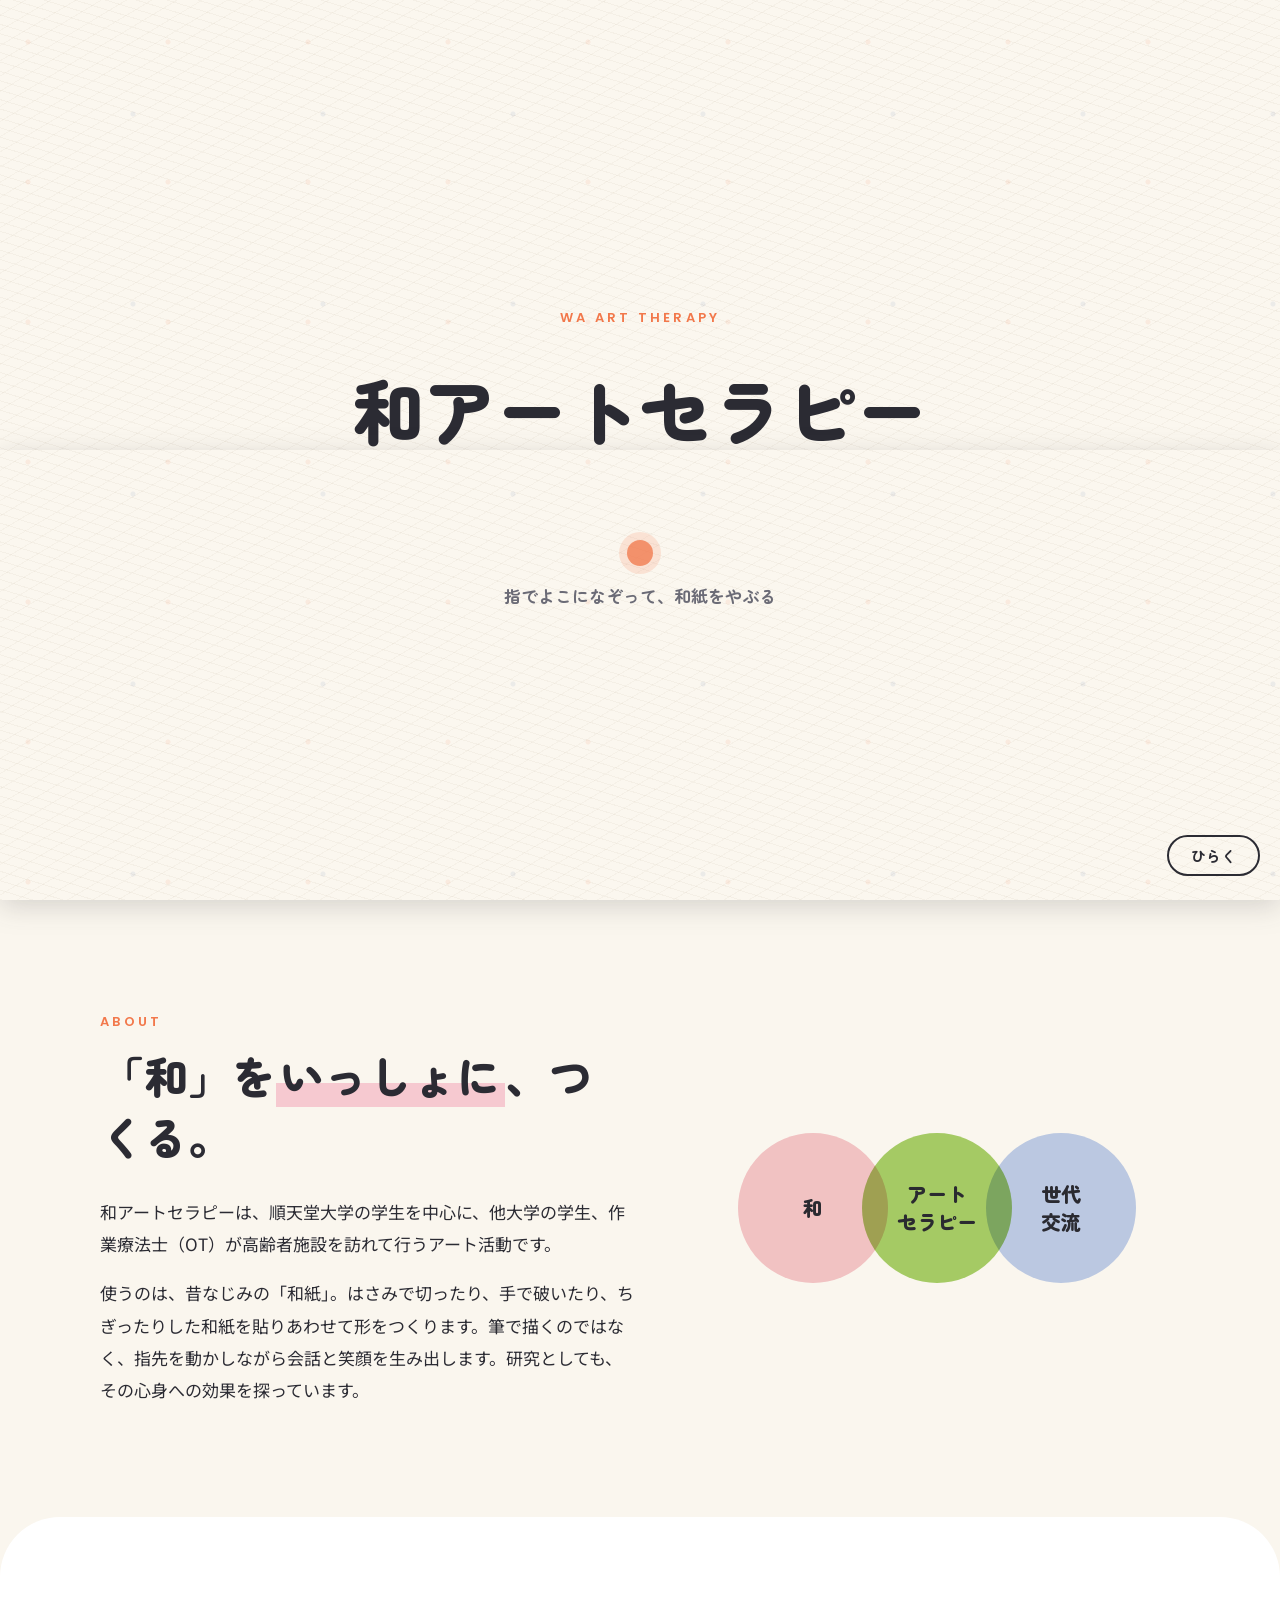
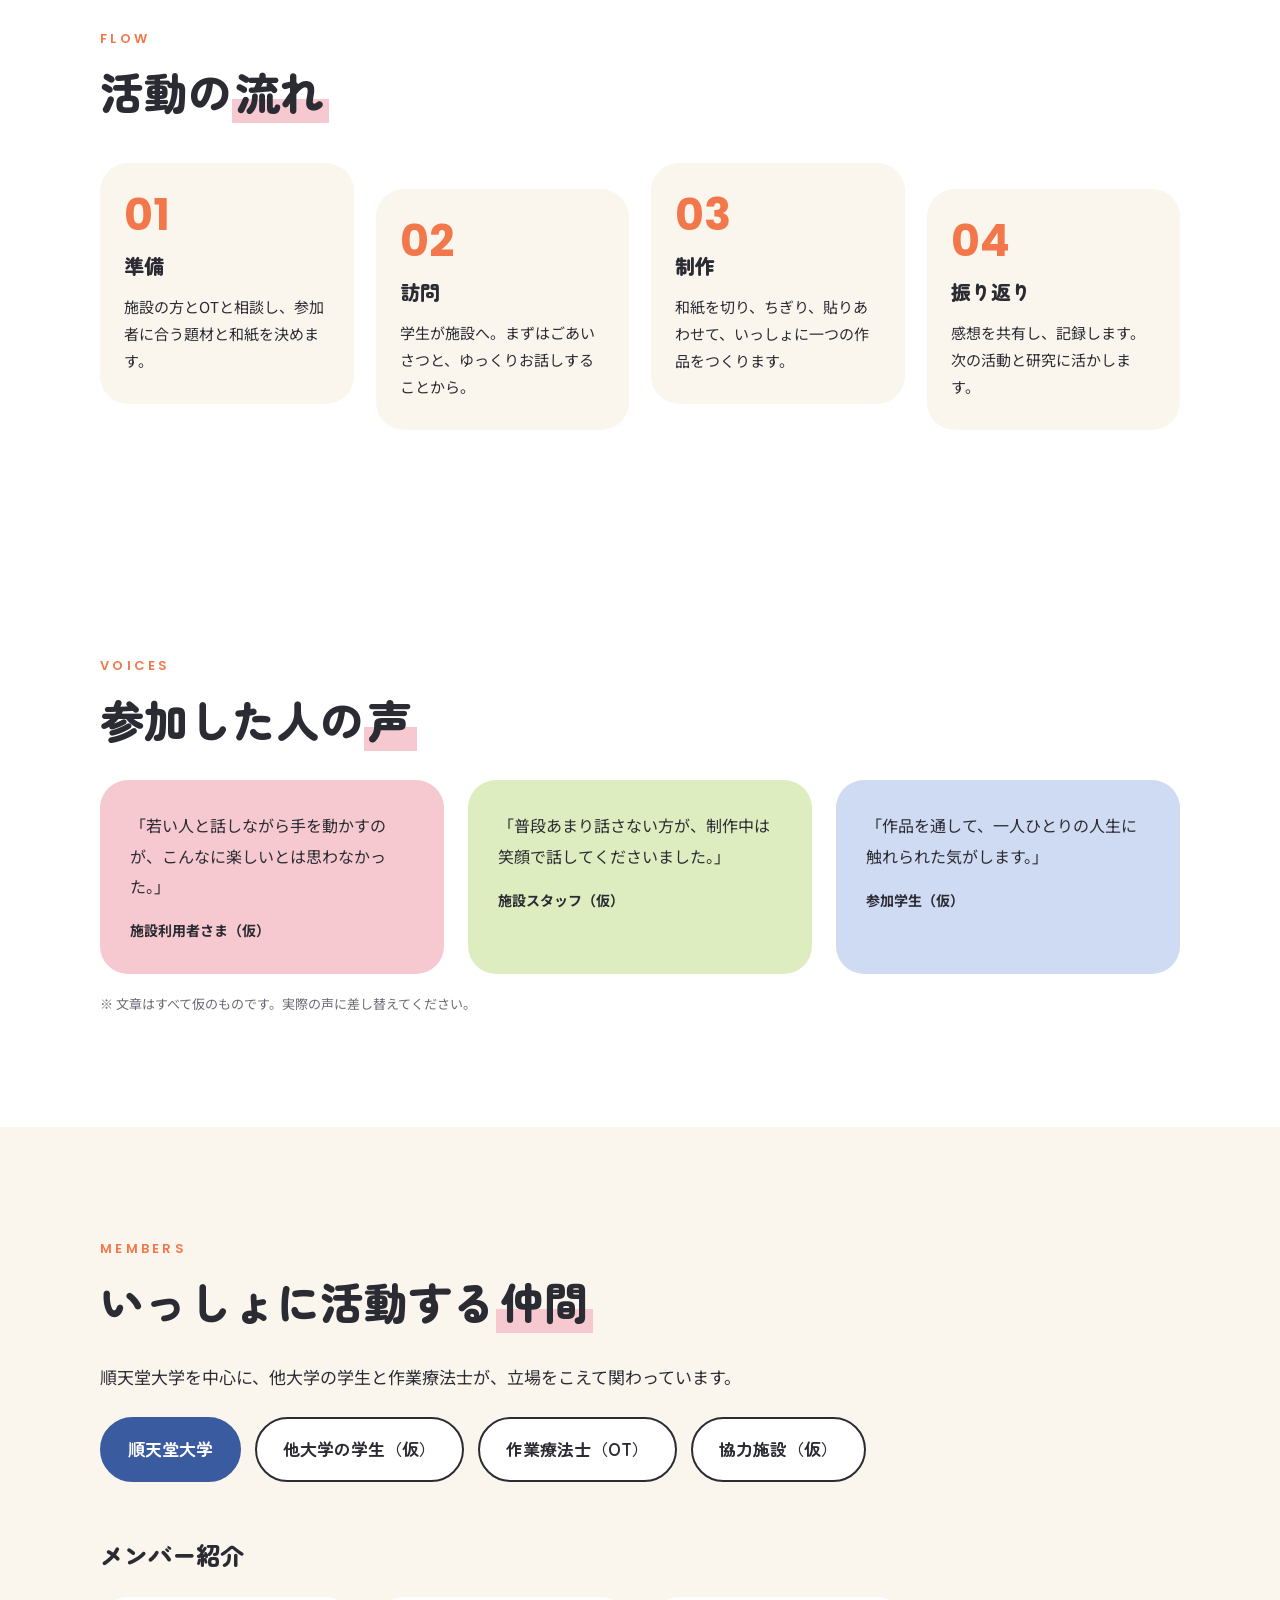
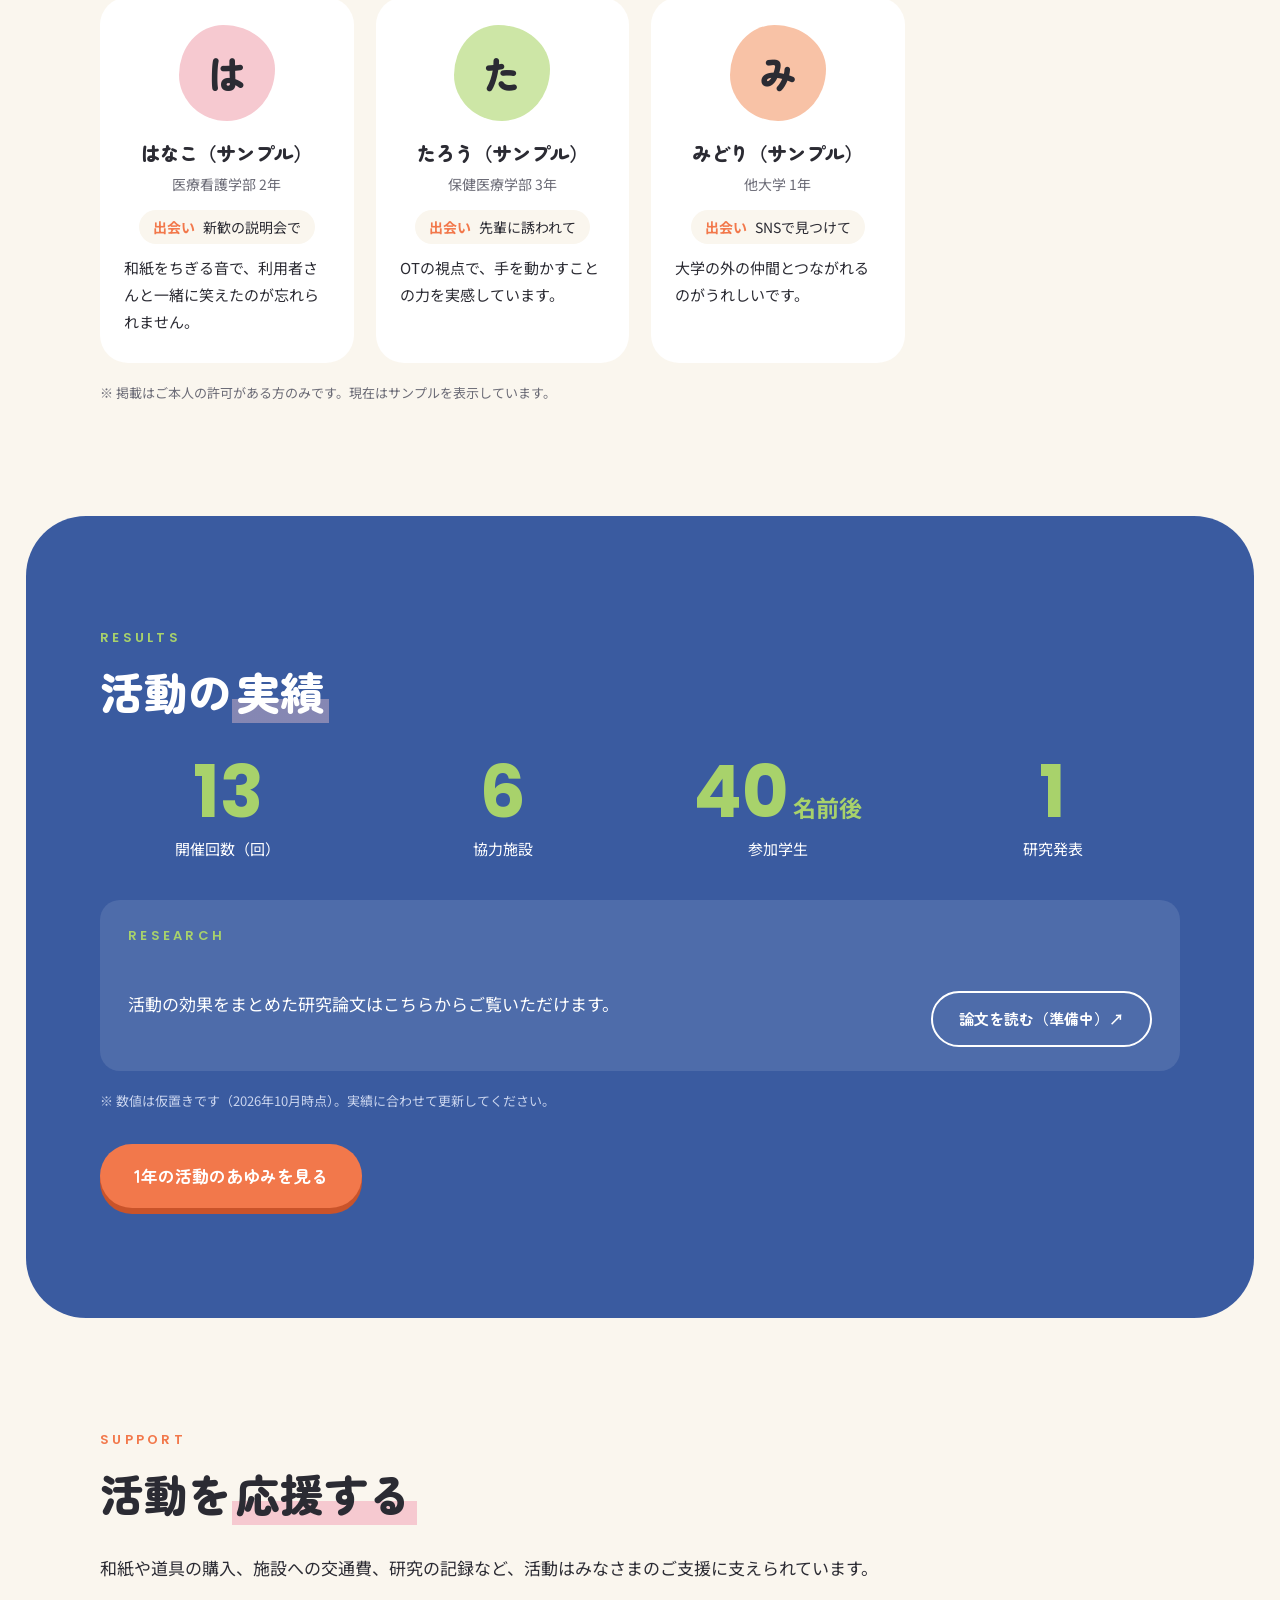
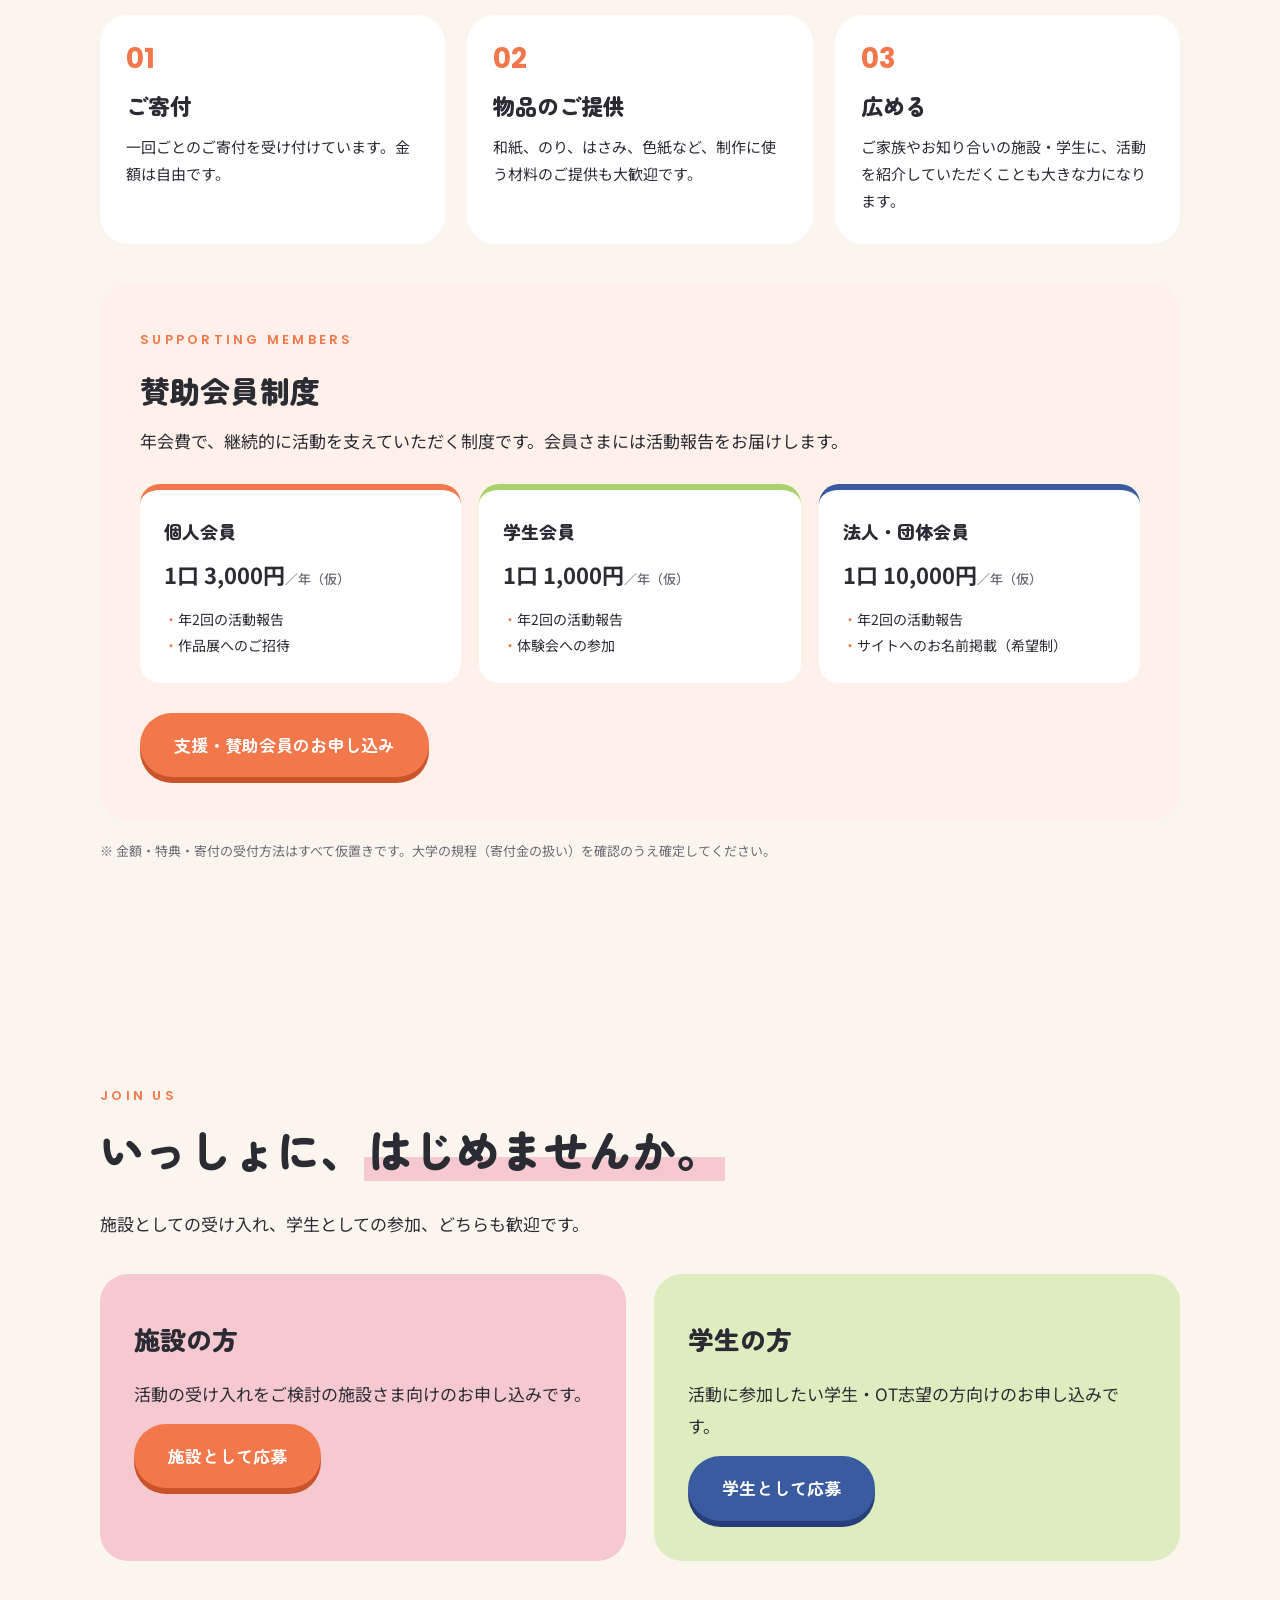
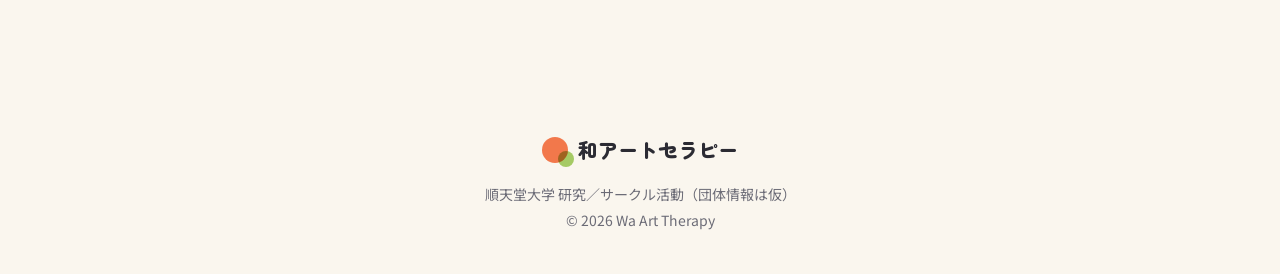
==== commit ba8294bd: "Add washi intro and button motions, update stats, add research link slot and member profiles Co-Auth" ====
--- a/index.html
+++ b/index.html
@@ -12,6 +12,14 @@
 </head>
 <body>
 
+<!-- 最初の画面：和紙をやぶって開く -->
+<div class="washi" id="washi" role="dialog" aria-label="オープニング" tabindex="0">
+  <div class="w-top"><div class="w-piece"><div class="w-title"><span class="en">Wa Art Therapy</span><b>和アートセラピー</b></div></div></div>
+  <div class="w-bottom"><div class="w-piece"><p class="w-hint"><span class="w-finger" aria-hidden="true"></span>指でよこになぞって、和紙をやぶる</p></div></div>
+  <svg class="w-crease" aria-hidden="true"><polyline points="" /></svg>
+  <button class="w-skip" type="button">ひらく</button>
+</div>
+
 <header>
   <div class="container nav">
     <a href="#top" class="logo"><i></i>和アートセラピー</a>
@@ -115,6 +123,10 @@
       <span class="chip">作業療法士（OT）</span>
       <span class="chip">協力施設（仮）</span>
     </div>
+
+    <h3 class="profiles-title fade">メンバー紹介</h3>
+    <div class="profiles" id="profiles"></div>
+    <p class="note">※ 掲載はご本人の許可がある方のみです。現在はサンプルを表示しています。</p>
   </div>
 </section>
 
@@ -124,12 +136,18 @@
     <span class="en">Results</span>
     <h2 class="fade">活動の<span class="mark" style="background:linear-gradient(transparent 62%, rgba(246,201,208,.4) 62%)">実績</span></h2>
     <div class="stats fade">
-      <div class="stat"><b>00</b><span>開催回数（仮）</span></div>
-      <div class="stat"><b>00</b><span>協力施設（仮）</span></div>
-      <div class="stat"><b>00</b><span>参加学生（仮）</span></div>
-      <div class="stat"><b>00</b><span>研究発表（仮）</span></div>
-    </div>
-    <p class="note">※ 数値は仮置きです。実績に合わせて更新してください。</p>
+      <div class="stat"><b>13</b><span>開催回数（回）</span></div>
+      <div class="stat"><b>6</b><span>協力施設</span></div>
+      <div class="stat"><b>40<small>名前後</small></b><span>参加学生</span></div>
+      <div class="stat"><b>1</b><span>研究発表</span></div>
+    </div>
+    <div class="paper-link fade">
+      <span class="en">Research</span>
+      <p>活動の効果をまとめた研究論文はこちらからご覧いただけます。</p>
+      <!-- ▼ 論文のURLが決まったら href を差し替えてください -->
+      <a href="#" class="btn ghost-light" target="_blank" rel="noopener">論文を読む（準備中）↗</a>
+    </div>
+    <p class="note">※ 数値は仮置きです（2026年10月時点）。実績に合わせて更新してください。</p>
     <a href="history.html" class="btn">1年の活動のあゆみを見る</a>
   </div>
 </section>
@@ -208,11 +226,33 @@
 </footer>
 
 <script>
+// ▼ メンバー紹介：1人1行。consent が true の人だけ表示されます
+//   photo：顔写真や好きなアイコン画像のパス（例 'members/hanako.jpg'）。空なら名前の頭文字の丸アイコン
+const MEMBERS = [
+  { consent: true, name: 'はなこ（サンプル）', grade: '医療看護学部 2年', photo: '', met: '新歓の説明会で', comment: '和紙をちぎる音で、利用者さんと一緒に笑えたのが忘れられません。' },
+  { consent: true, name: 'たろう（サンプル）', grade: '保健医療学部 3年', photo: '', met: '先輩に誘われて', comment: 'OTの視点で、手を動かすことの力を実感しています。' },
+  { consent: true, name: 'みどり（サンプル）', grade: '他大学 1年', photo: '', met: 'SNSで見つけて', comment: '大学の外の仲間とつながれるのがうれしいです。' },
+  { consent: false, name: '（許可前の人はここに入れておけば表示されません）', grade: '', photo: '', met: '', comment: '' },
+];
+const AVATAR_COLORS = ['#F6C9D0', '#CDE6A6', '#F8C2A6', '#C9D5EE'];
+const esc = s => String(s).replace(/[&<>"']/g, c => ({ '&': '&amp;', '<': '&lt;', '>': '&gt;', '"': '&quot;', "'": '&#39;' }[c]));
+document.getElementById('profiles').innerHTML = MEMBERS.filter(m => m.consent).map((m, i) => `
+  <article class="profile fade">
+    <div class="avatar" style="background:${AVATAR_COLORS[i % AVATAR_COLORS.length]}">
+      ${m.photo ? `<img src="${esc(m.photo)}" alt="${esc(m.name)}のアイコン">` : `<span>${esc(m.name.charAt(0))}</span>`}
+    </div>
+    <h4>${esc(m.name)}</h4>
+    <p class="grade">${esc(m.grade)}</p>
+    <p class="met"><b>出会い</b>${esc(m.met)}</p>
+    <p class="comment">${esc(m.comment)}</p>
+  </article>`).join('');
+
 const io = new IntersectionObserver((es) => {
   es.forEach(e => { if (e.isIntersecting) { e.target.classList.add('in'); io.unobserve(e.target); } });
 }, { threshold: .15 });
 document.querySelectorAll('.fade').forEach(el => io.observe(el));
 </script>
 <script src="menu.js"></script>
+<script src="motion.js"></script>
 </body>
 </html>
--- a/style.css
+++ b/style.css
@@ -162,7 +162,30 @@
 .chip { padding: 14px 26px; border-radius: 999px; font-family: var(--font-head); font-weight: 700; background: var(--white); border: 2px solid var(--ink); }
 .chip.fill { background: var(--indigo); color: #fff; border-color: var(--indigo); }
 
+/* メンバー紹介 */
+.profiles-title { font-family: var(--font-head); font-weight: 900; font-size: 24px; margin: 50px 0 20px; }
+.profiles { display: grid; grid-template-columns: repeat(auto-fill, minmax(230px, 1fr)); gap: 22px; }
+.profile { background: var(--white); border-radius: var(--radius); padding: 28px 24px; text-align: center; transition: transform .25s cubic-bezier(.3,1.6,.5,1); }
+.profile:hover { transform: translateY(-4px) rotate(-.8deg); }
+.avatar {
+  width: 96px; height: 96px; margin: 0 auto 14px; overflow: hidden;
+  border-radius: 46% 54% 50% 50% / 52% 46% 54% 48%;
+  display: flex; align-items: center; justify-content: center;
+}
+.avatar img { width: 100%; height: 100%; object-fit: cover; }
+.avatar span { font-family: var(--font-head); font-weight: 900; font-size: 38px; }
+.profile h4 { font-family: var(--font-head); font-weight: 900; font-size: 19px; }
+.profile .grade { font-size: 14px; color: var(--muted); }
+.profile .met { display: inline-block; margin: 12px 0 10px; font-size: 14px; background: var(--base); border-radius: 999px; padding: 4px 14px; }
+.profile .met b { color: var(--persimmon); margin-right: 8px; }
+.profile .comment { font-size: 15px; line-height: 1.8; text-align: left; }
+
 /* Results */
+.stat b small { font-size: .32em; margin-left: 4px; font-family: var(--font-body); }
+.paper-link { margin-top: 36px; background: rgba(255,255,255,.1); border-radius: 20px; padding: 24px 28px; display: flex; flex-wrap: wrap; align-items: center; gap: 12px 24px; }
+.paper-link .en { width: 100%; margin: 0; }
+.paper-link p { flex: 1 1 260px; }
+.btn.ghost-light { background: transparent; border: 2px solid #fff; color: #fff; box-shadow: none; padding: 12px 26px; font-size: 15px; }
 .results { background: var(--indigo); color: #fff; border-radius: 60px; margin: 0 2%; }
 .results .en { color: var(--wakakusa); }
 .stats { display: grid; grid-template-columns: repeat(4, 1fr); gap: 20px; margin-top: 30px; }
@@ -399,7 +422,94 @@
   .season-list { grid-template-columns: 1fr 1fr; }
 }
 @media (max-width: 520px) { .season-list { grid-template-columns: 1fr; } }
+/* ===== モーション（ボタン・スイッチ） ===== */
+.btn { transition: transform .18s cubic-bezier(.3,1.6,.5,1), box-shadow .15s, background .2s; }
+.btn:hover { animation: wobble .5s ease; }
+.btn:active { transform: translateY(5px) scale(.96); box-shadow: 0 1px 0 #c9532a; }
+.btn.indigo:active { box-shadow: 0 1px 0 #263f78; }
+@keyframes wobble {
+  0% { transform: translateY(3px) rotate(0); }
+  30% { transform: translateY(3px) rotate(-2deg); }
+  60% { transform: translateY(3px) rotate(1.5deg); }
+  100% { transform: translateY(3px) rotate(0); }
+}
+.tab { transition: background .25s, color .25s, transform .2s cubic-bezier(.3,1.6,.5,1); }
+.tab:active { transform: scale(.94); }
+.tab.active { animation: pop .35s cubic-bezier(.3,1.6,.5,1); }
+@keyframes pop { 0% { transform: scale(.9); } 100% { transform: scale(1); } }
+.chip { transition: transform .2s cubic-bezier(.3,1.6,.5,1); cursor: default; }
+.chip:hover { transform: rotate(-3deg) translateY(-3px); }
+.menu-btn { transition: transform .2s cubic-bezier(.3,1.6,.5,1); }
+.menu-btn:active { transform: scale(.88); }
+.menu.open { animation: menuIn .35s cubic-bezier(.2,.8,.2,1); transform-origin: top; }
+@keyframes menuIn { from { clip-path: inset(0 0 100% 0); } to { clip-path: inset(0 0 0 0); } }
+.menu.open li { animation: slideIn .4s backwards cubic-bezier(.2,.8,.2,1); }
+.menu.open li:nth-child(2) { animation-delay: .03s; } .menu.open li:nth-child(3) { animation-delay: .06s; }
+.menu.open li:nth-child(4) { animation-delay: .09s; } .menu.open li:nth-child(5) { animation-delay: .12s; }
+.menu.open li:nth-child(6) { animation-delay: .15s; } .menu.open li:nth-child(7) { animation-delay: .18s; }
+.menu.open li:nth-child(8) { animation-delay: .21s; }
+@keyframes slideIn { from { opacity: 0; transform: translateX(-14px); } }
+
+/* チェックは「はんこ」 */
+.stamped input { animation: stamp .4s cubic-bezier(.3,1.8,.5,1); }
+@keyframes stamp { 0% { transform: scale(1.8) rotate(-12deg); opacity: .4; } 100% { transform: scale(1) rotate(0); opacity: 1; } }
+
+/* 押したときに舞う和紙の切れはし */
+.paper-bit {
+  position: fixed; z-index: 300; pointer-events: none; transform: translate(-50%, -50%);
+  animation: bit .8s cubic-bezier(.2,.7,.3,1) forwards;
+}
+@keyframes bit {
+  to { transform: translate(calc(-50% + var(--dx)), calc(-50% + var(--dy) + 40px)) rotate(var(--rot)); opacity: 0; }
+}
+
+/* ===== オープニング：和紙をやぶる ===== */
+html.intro-lock, html.intro-lock body { overflow: hidden; }
+.washi { position: fixed; inset: 0; z-index: 200; touch-action: none; cursor: grab; user-select: none; -webkit-user-select: none; outline: none; }
+.washi.pulling { cursor: grabbing; }
+.w-top, .w-bottom { position: absolute; inset: 0; filter: drop-shadow(0 6px 14px rgba(43,43,51,.18)); transition: transform 1s cubic-bezier(.5,0,.3,1), opacity 1s; }
+.w-piece {
+  position: absolute; inset: 0;
+  background-color: #FBF7EF;
+  background-image:
+    radial-gradient(circle at 20% 30%, rgba(242,120,75,.10) 0 2px, transparent 3px),
+    radial-gradient(circle at 70% 60%, rgba(58,91,160,.08) 0 2px, transparent 3px),
+    repeating-linear-gradient(17deg, rgba(160,140,110,.07) 0 1px, transparent 1px 9px),
+    repeating-linear-gradient(-31deg, rgba(160,140,110,.06) 0 1px, transparent 1px 13px);
+  background-size: 140px 140px, 190px 190px, auto, auto;
+}
+.w-top .w-piece { clip-path: inset(0 0 50% 0); }
+.w-bottom .w-piece { clip-path: inset(50% 0 0 0); }
+.washi.torn .w-top { transform: translateY(-105%) rotate(-5deg); }
+.washi.torn .w-bottom { transform: translateY(105%) rotate(4deg); }
+.washi.torn { pointer-events: none; }
+.washi.torn .w-skip, .washi.torn .w-hint { opacity: 0; }
+.washi.pulling .w-piece { transform: scale(1.005); }
+.washi.nudge .w-top, .washi.nudge .w-bottom { animation: nudge .45s; }
+@keyframes nudge { 25% { transform: translateX(-6px) rotate(-.4deg); } 60% { transform: translateX(5px) rotate(.3deg); } }
+.w-title { position: absolute; left: 0; right: 0; top: 34%; text-align: center; }
+.w-title b { display: block; font-family: var(--font-head); font-weight: 900; font-size: clamp(34px, 7vw, 72px); color: var(--ink); }
+.w-hint {
+  position: absolute; left: 0; right: 0; top: 60%; text-align: center;
+  font-family: var(--font-head); font-weight: 700; color: var(--muted); transition: opacity .3s;
+}
+.w-finger {
+  display: block; width: 26px; height: 26px; border-radius: 50%; background: var(--persimmon); opacity: .8;
+  margin: 0 auto 14px; animation: swipe 1.8s ease-in-out infinite;
+  box-shadow: 0 0 0 8px rgba(242,120,75,.2);
+}
+@keyframes swipe { 0% { transform: translateX(-90px); opacity: 0; } 20% { opacity: .8; } 80% { opacity: .8; } 100% { transform: translateX(90px); opacity: 0; } }
+.w-crease { position: absolute; inset: 0; width: 100%; height: 100%; pointer-events: none; }
+.w-crease polyline { fill: none; stroke: var(--persimmon); stroke-width: 3; stroke-dasharray: 2 7; stroke-linecap: round; opacity: .7; }
+.w-skip {
+  position: absolute; right: 20px; bottom: 24px; font: 700 15px var(--font-head);
+  background: transparent; border: 2px solid var(--ink); color: var(--ink); border-radius: 999px; padding: 8px 22px; cursor: pointer;
+  transition: opacity .3s;
+}
+
 @media (prefers-reduced-motion: reduce) {
+  .btn:hover, .tab.active, .menu.open, .menu.open li, .stamped input { animation: none; }
+  .washi { display: none; }
   .fade { opacity: 1; transform: none; transition: none; }
   .strip, .strip .detail, .strip .ttl { transition: none; }
 }
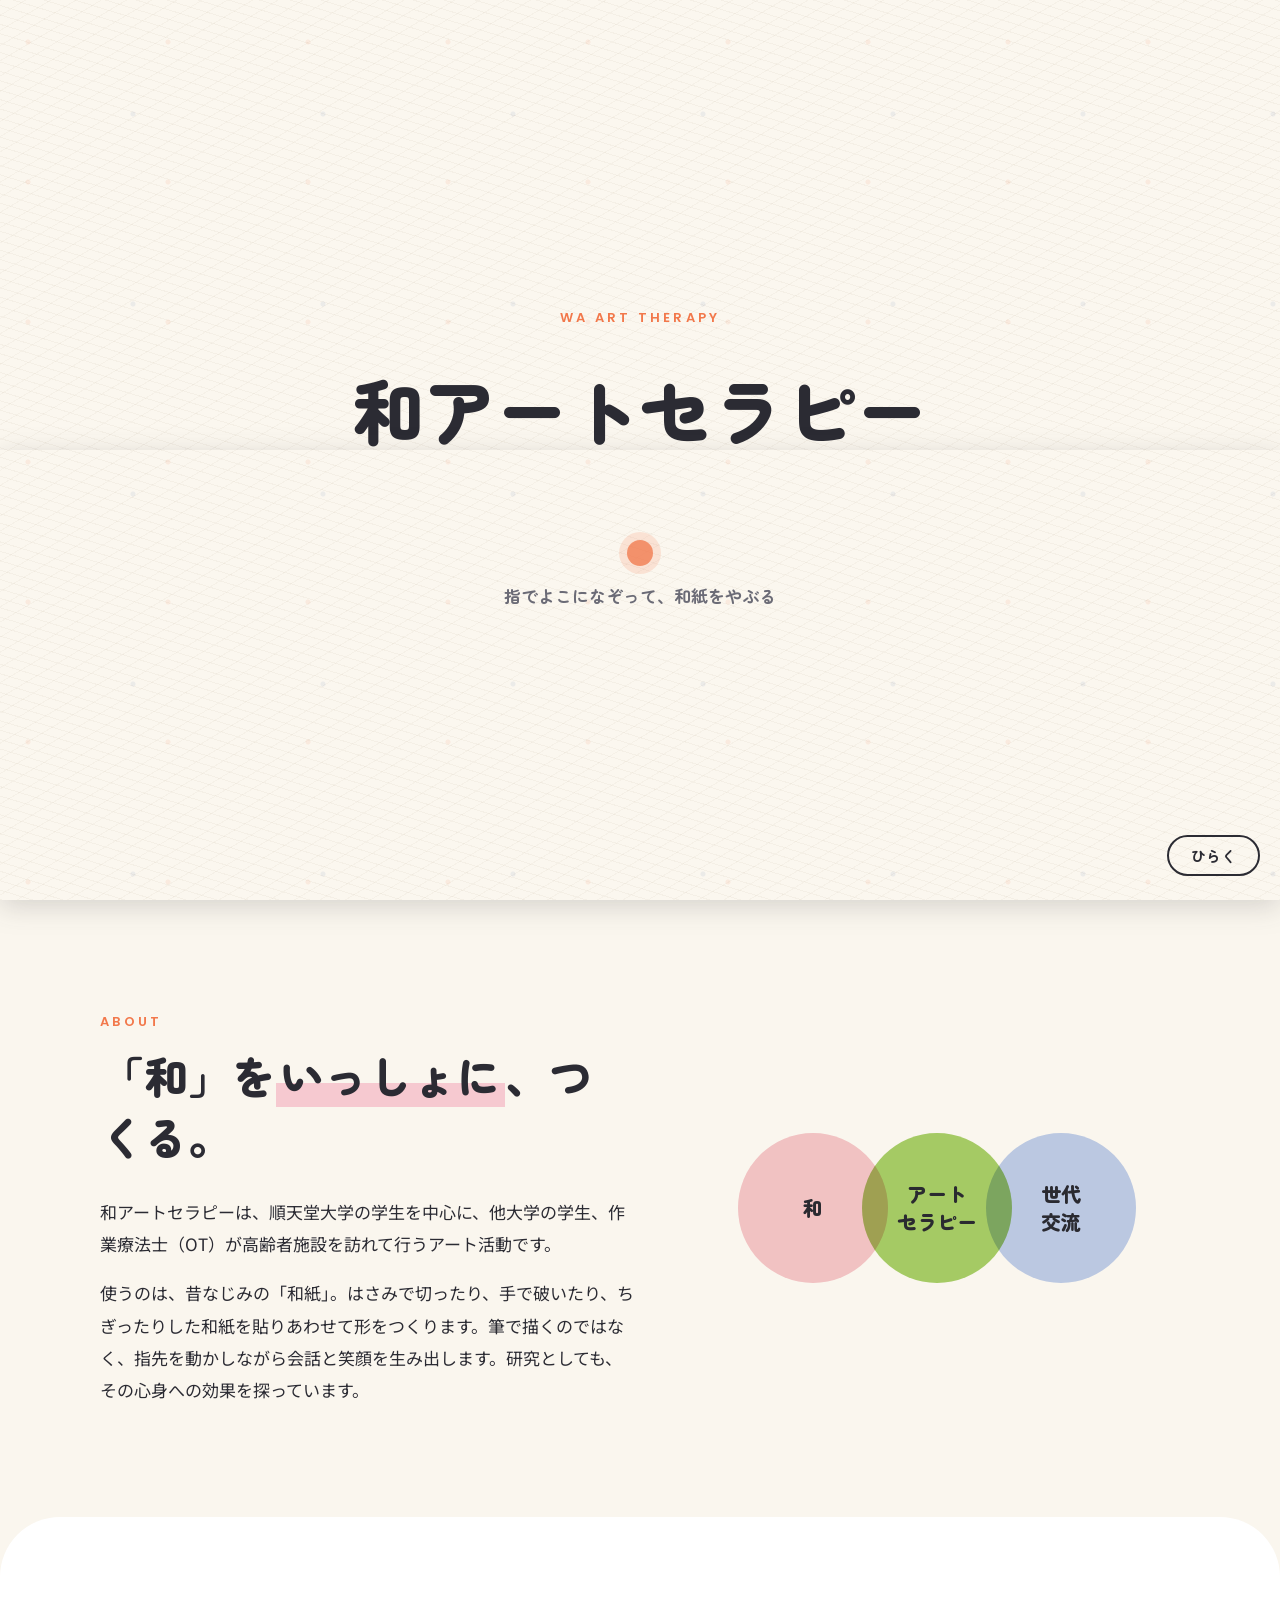
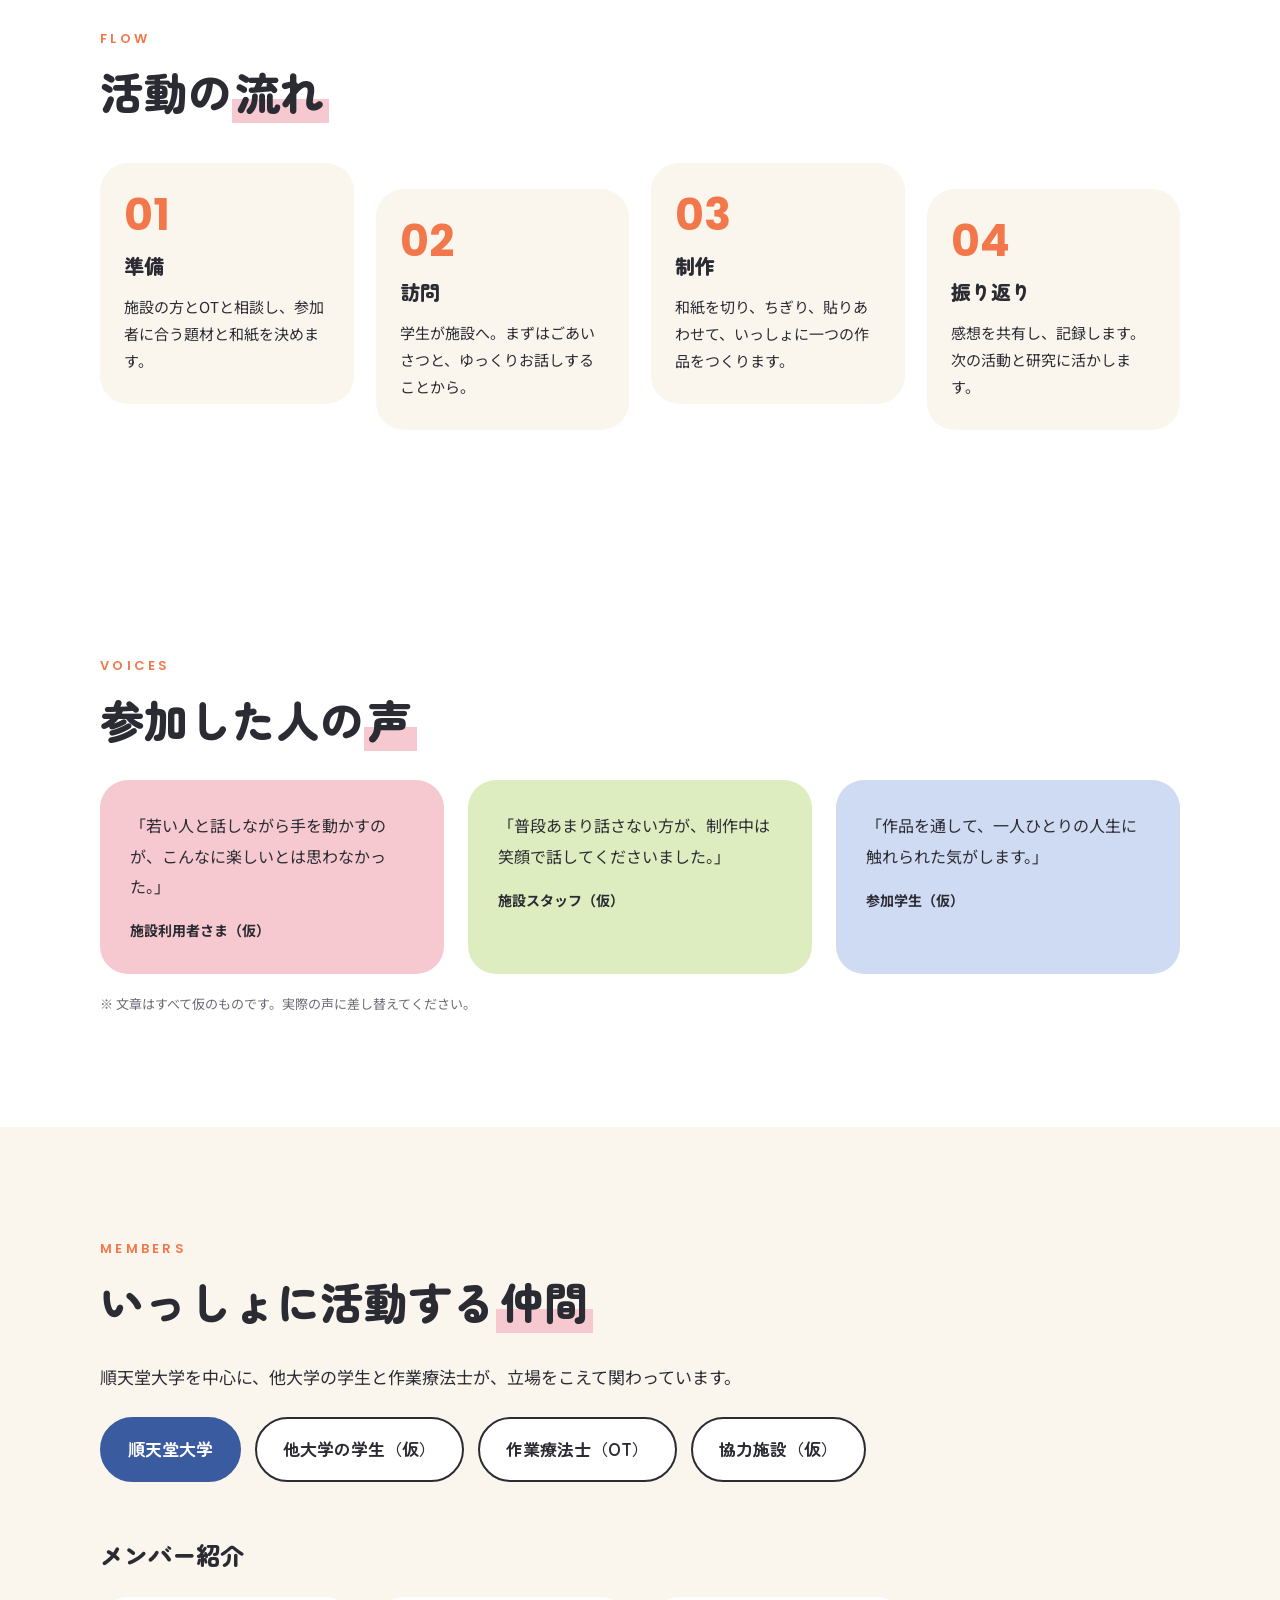
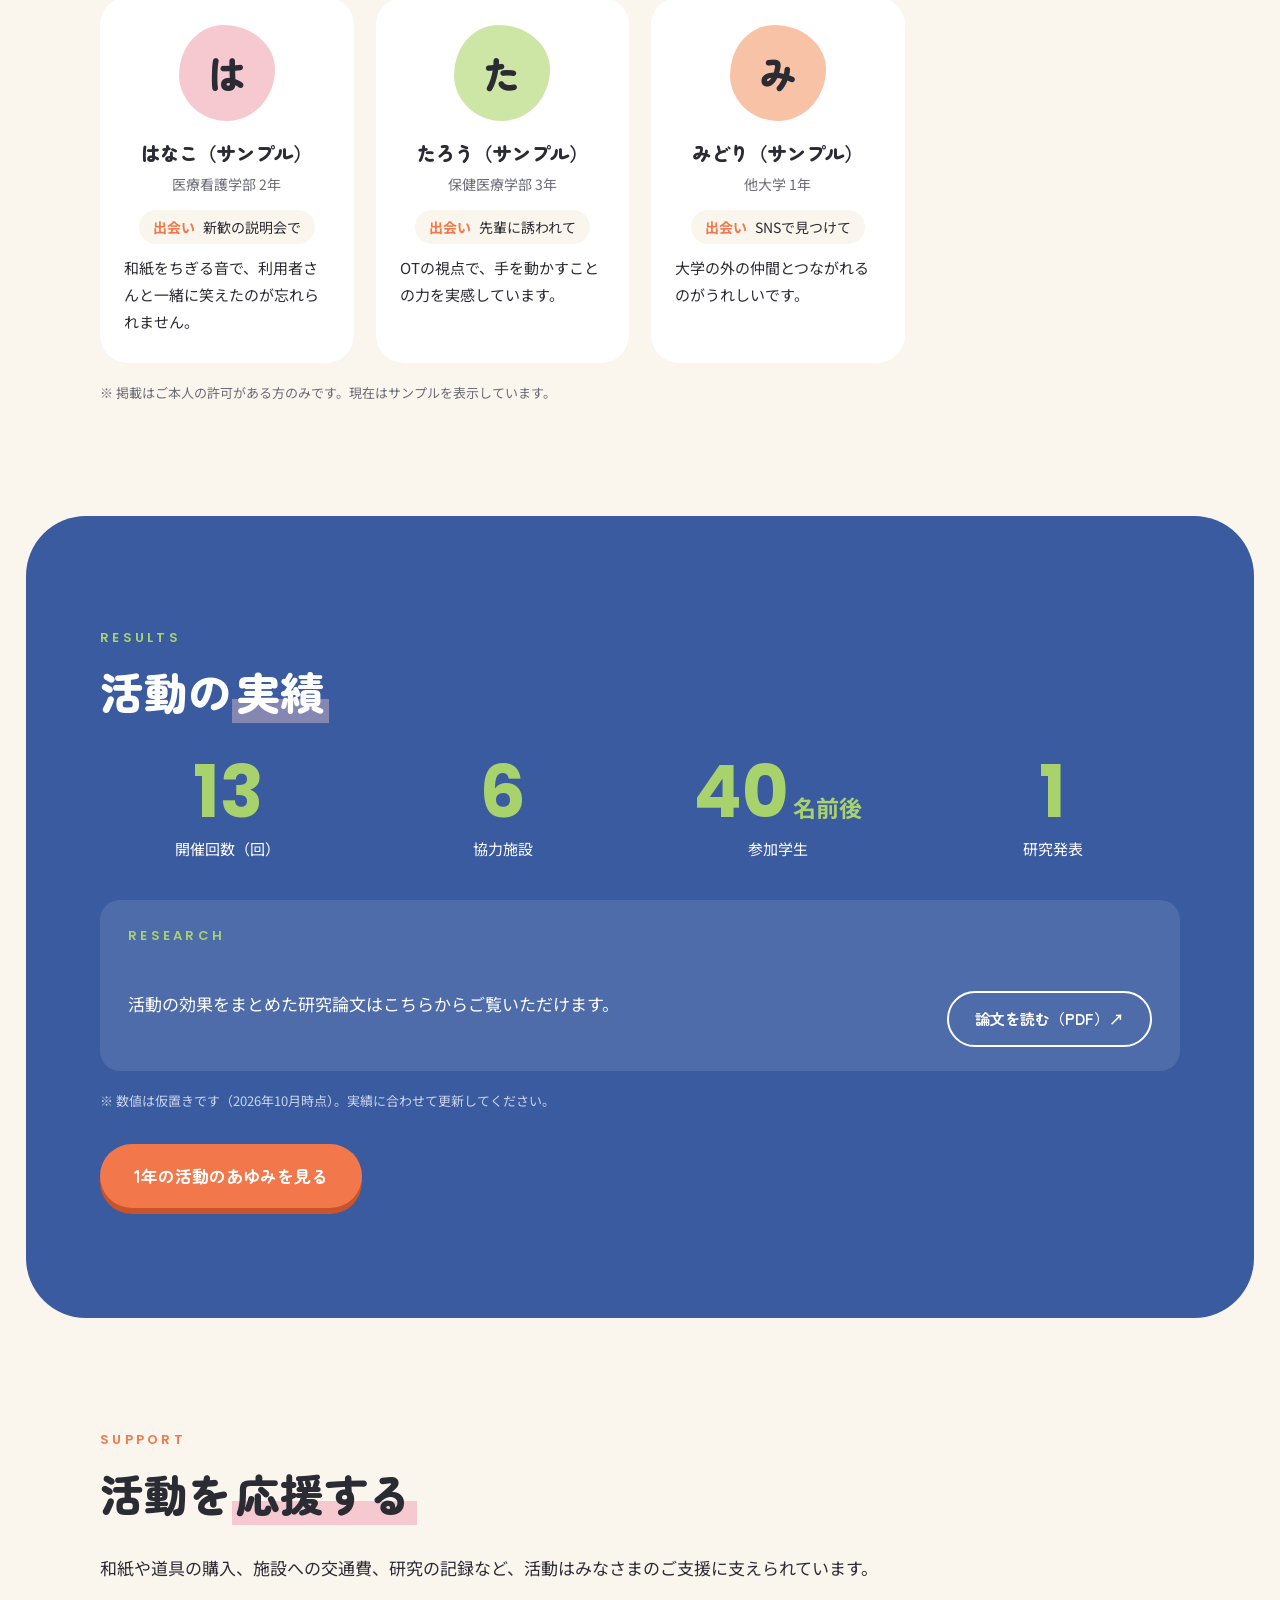
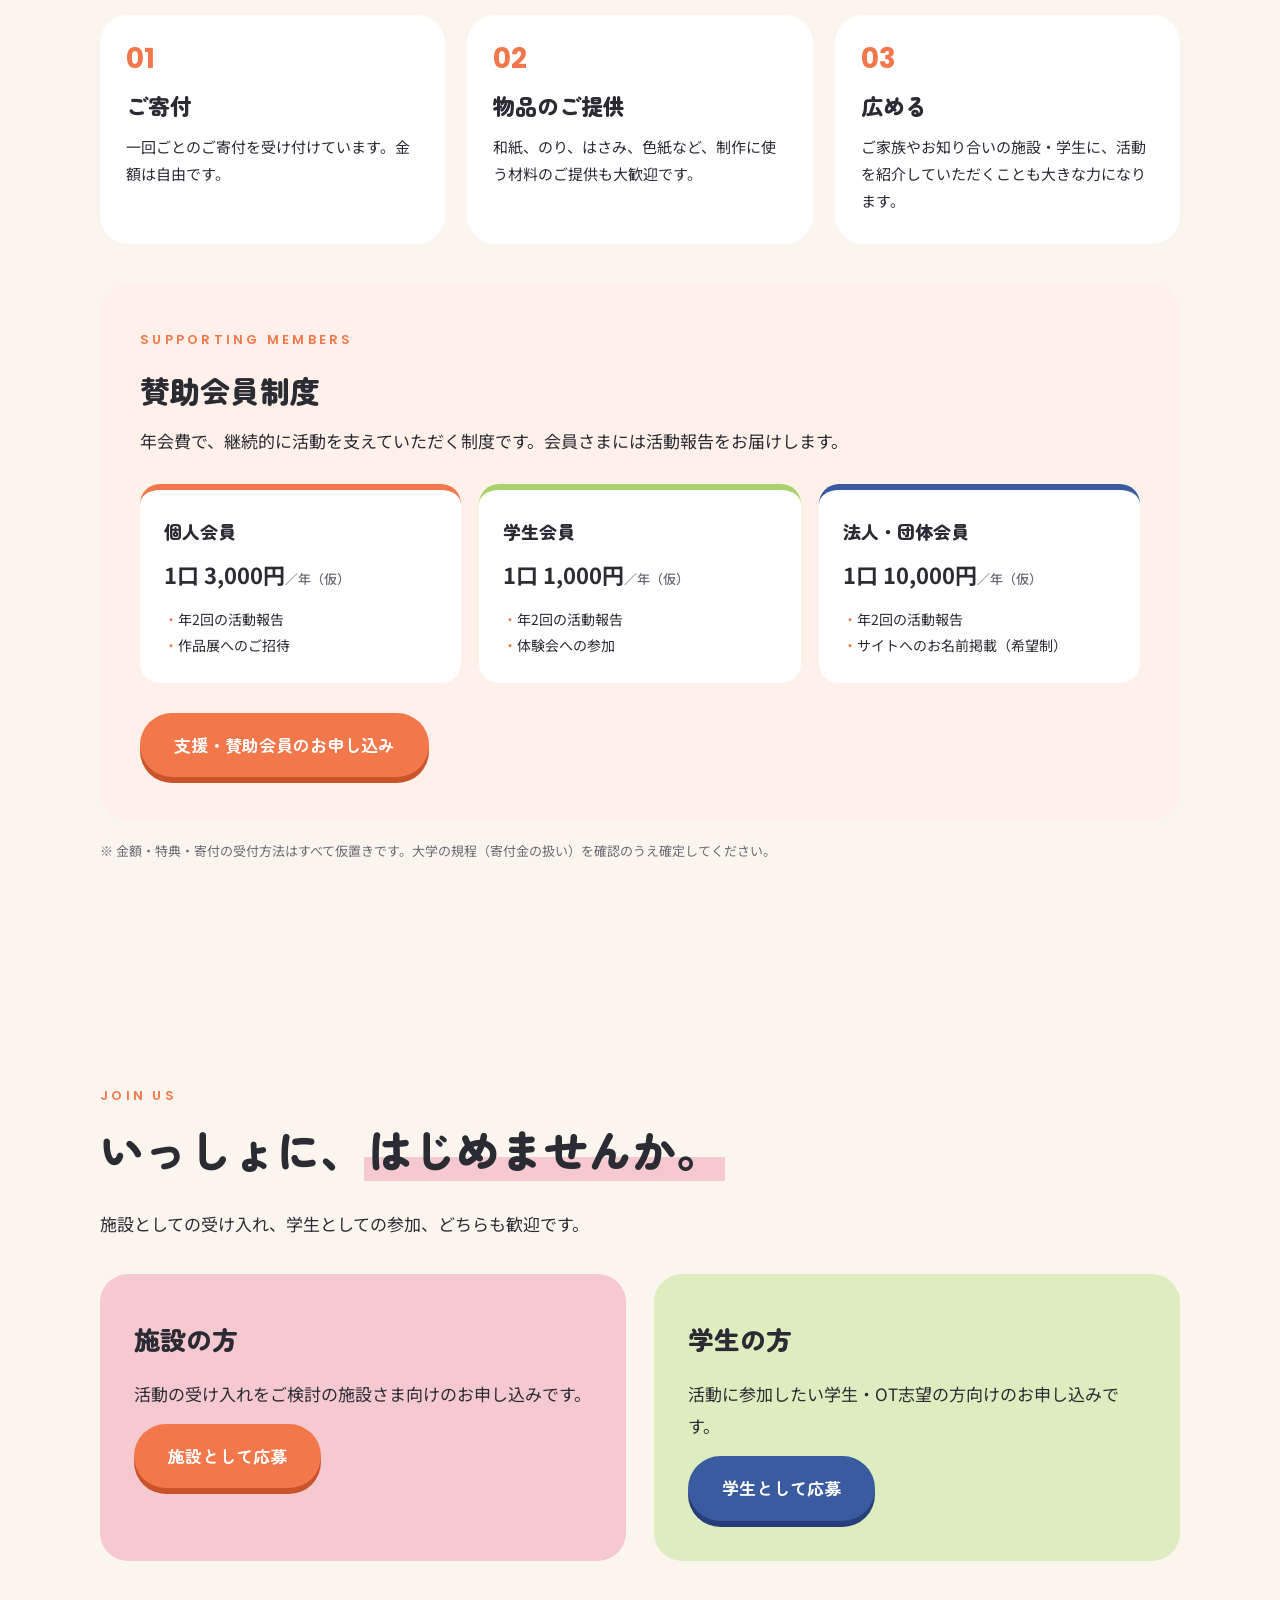
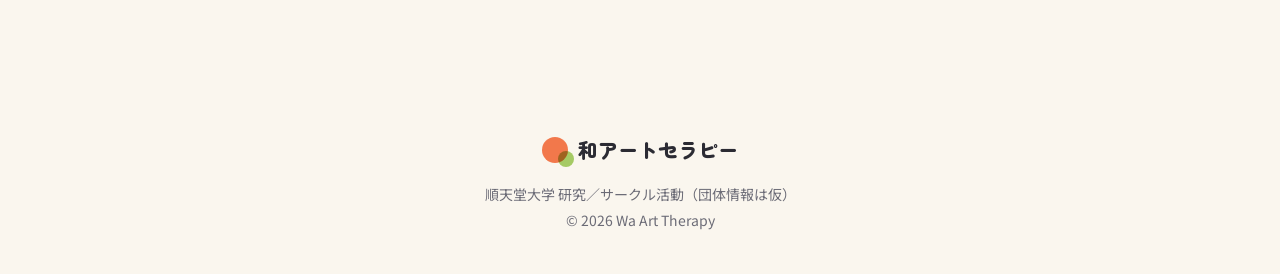
==== commit cef18091: "Link research paper PDF Co-Authored-By: Claude Opus 5.5 <noreply@anthropic.com>" ====
--- a/index.html
+++ b/index.html
@@ -144,8 +144,7 @@
     <div class="paper-link fade">
       <span class="en">Research</span>
       <p>活動の効果をまとめた研究論文はこちらからご覧いただけます。</p>
-      <!-- ▼ 論文のURLが決まったら href を差し替えてください -->
-      <a href="#" class="btn ghost-light" target="_blank" rel="noopener">論文を読む（準備中）↗</a>
+      <a href="https://www.juntendo.ac.jp/academics/faculty/ila/assets/847327a592c3e4d89039487c8f27a237.pdf" class="btn ghost-light" target="_blank" rel="noopener">論文を読む（PDF）↗</a>
     </div>
     <p class="note">※ 数値は仮置きです（2026年10月時点）。実績に合わせて更新してください。</p>
     <a href="history.html" class="btn">1年の活動のあゆみを見る</a>
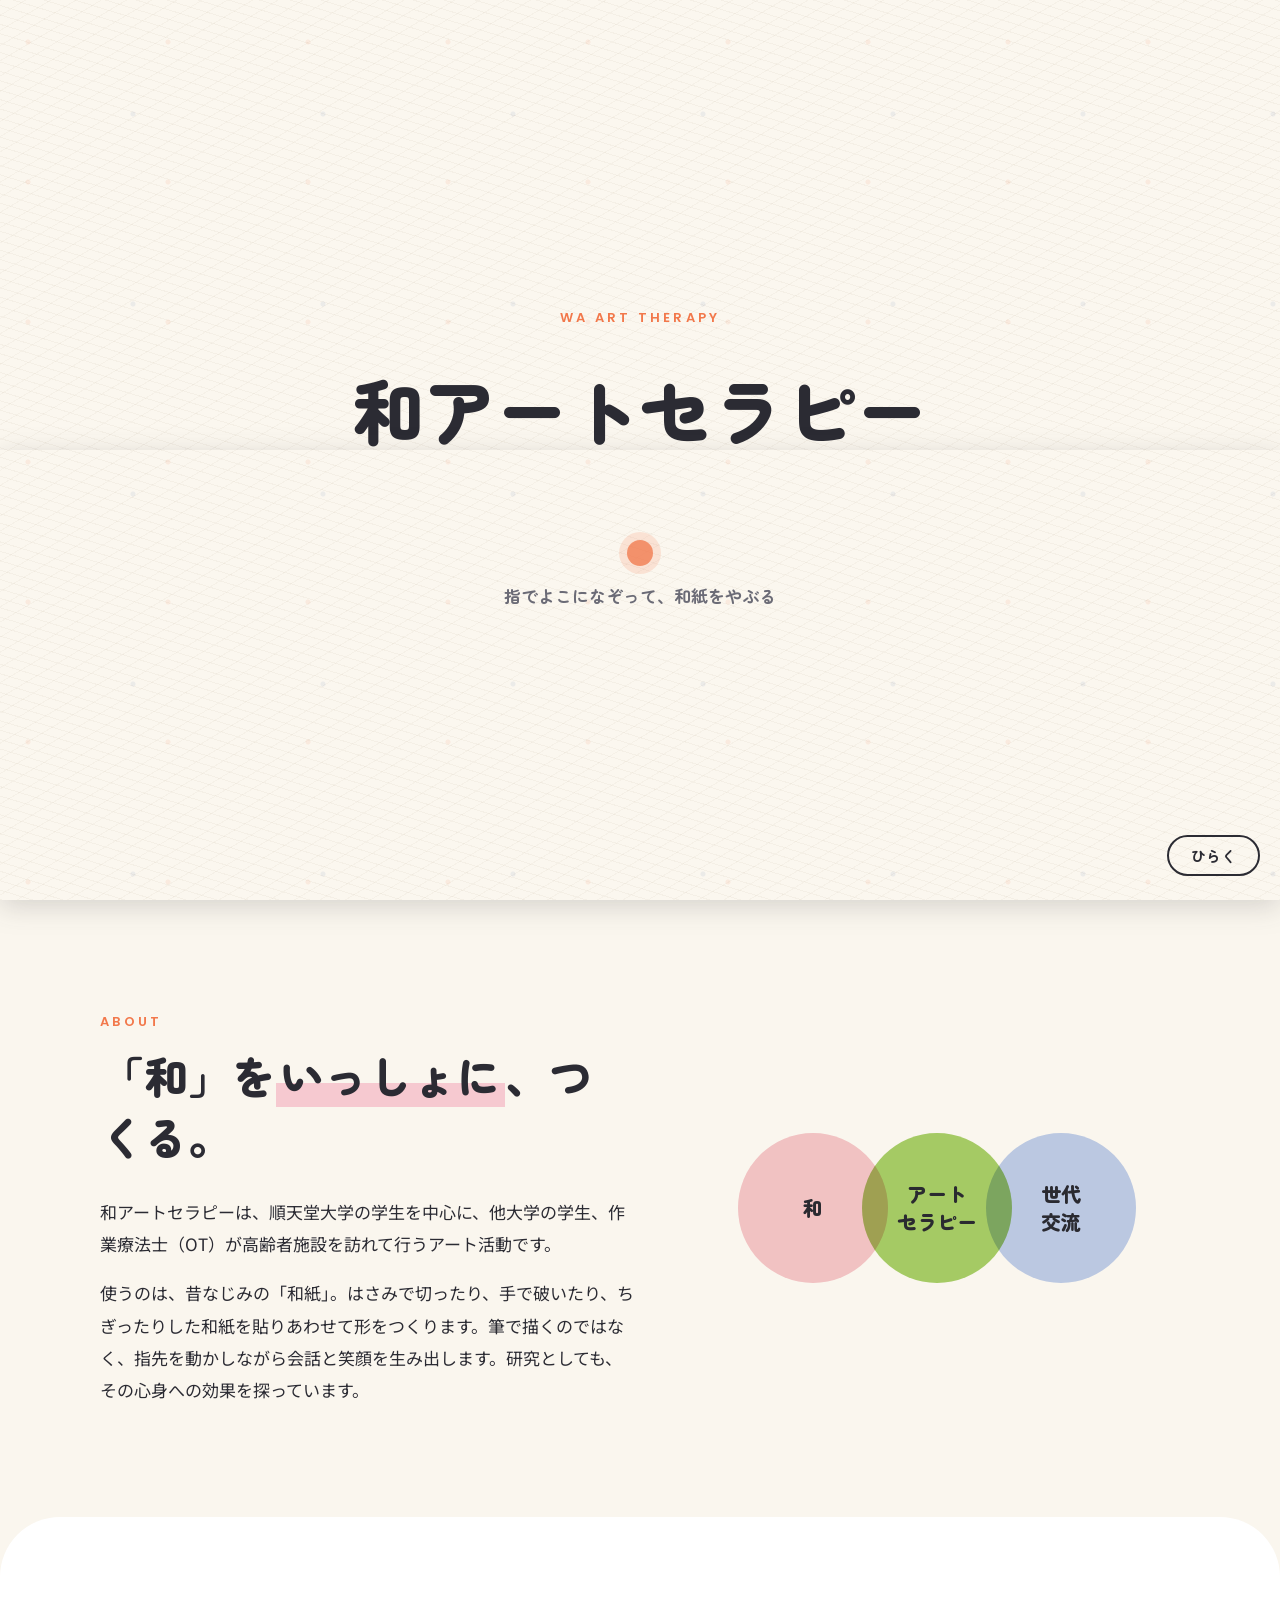
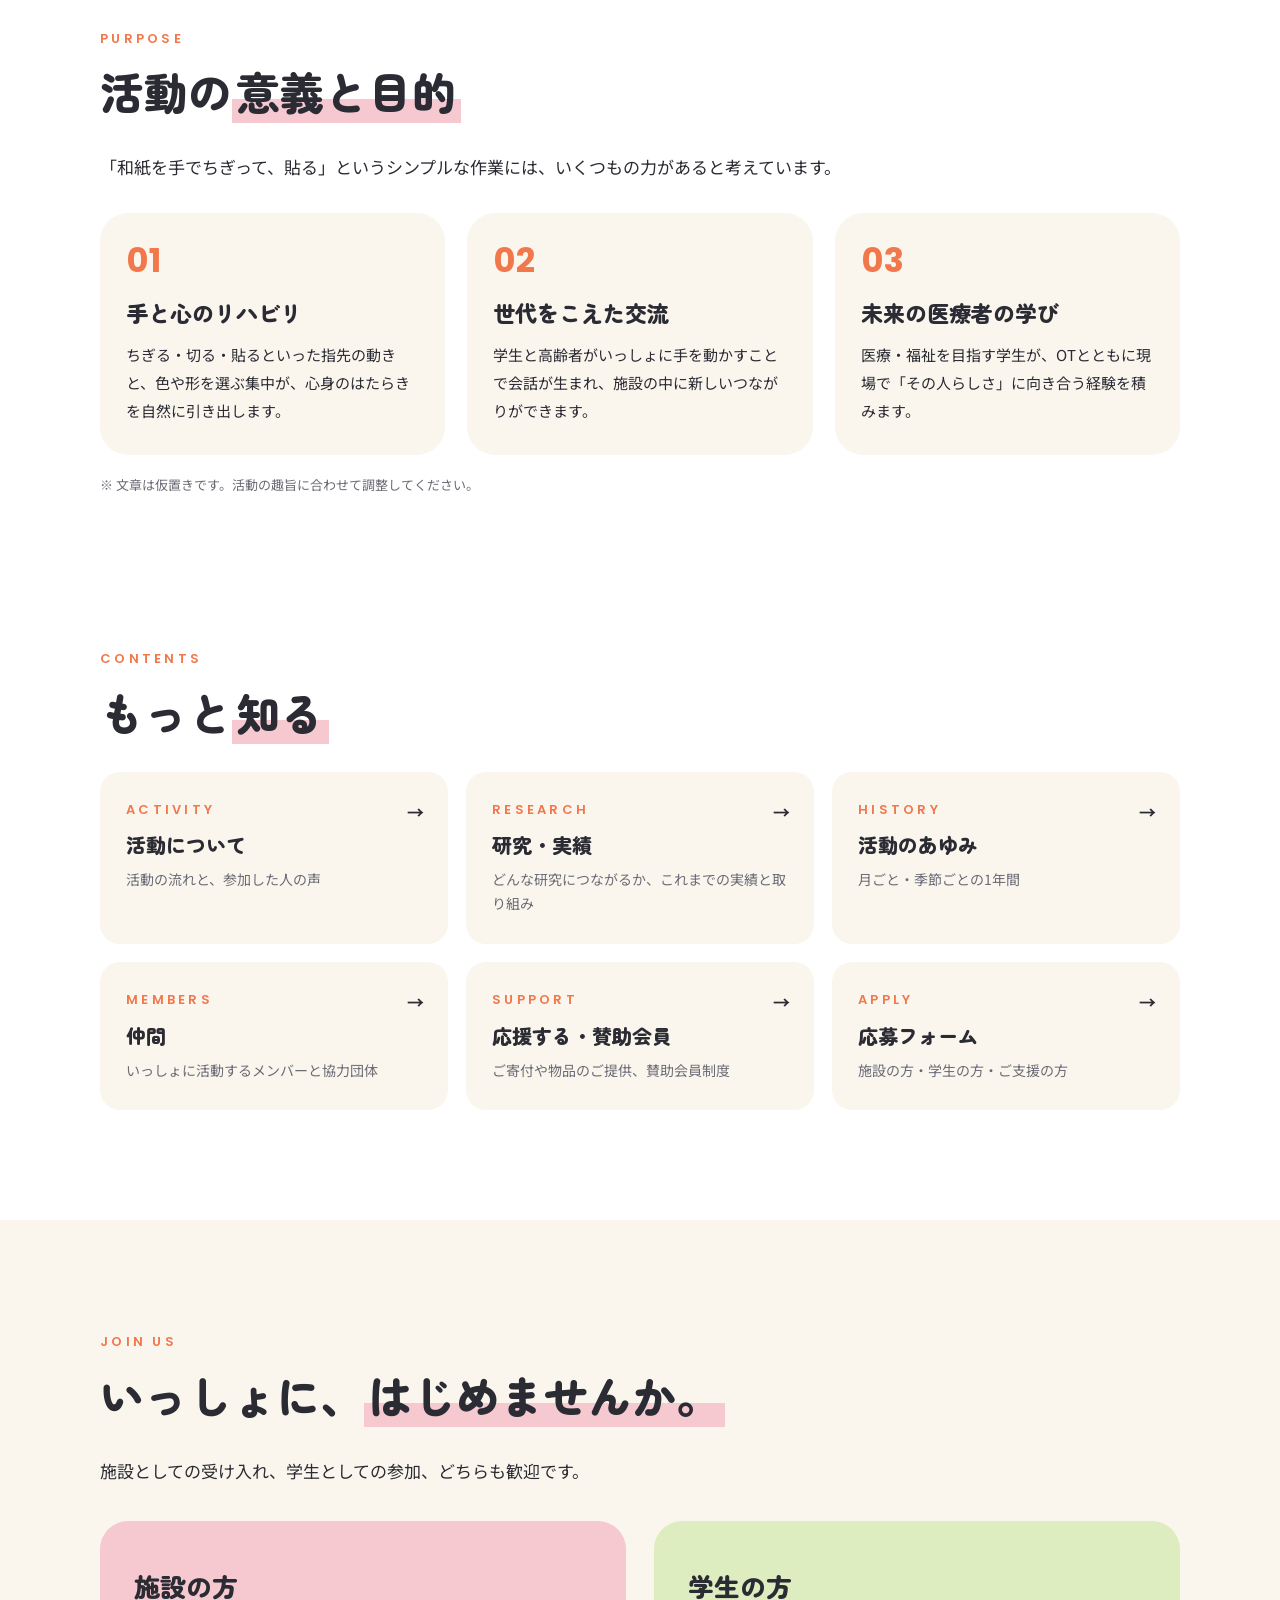
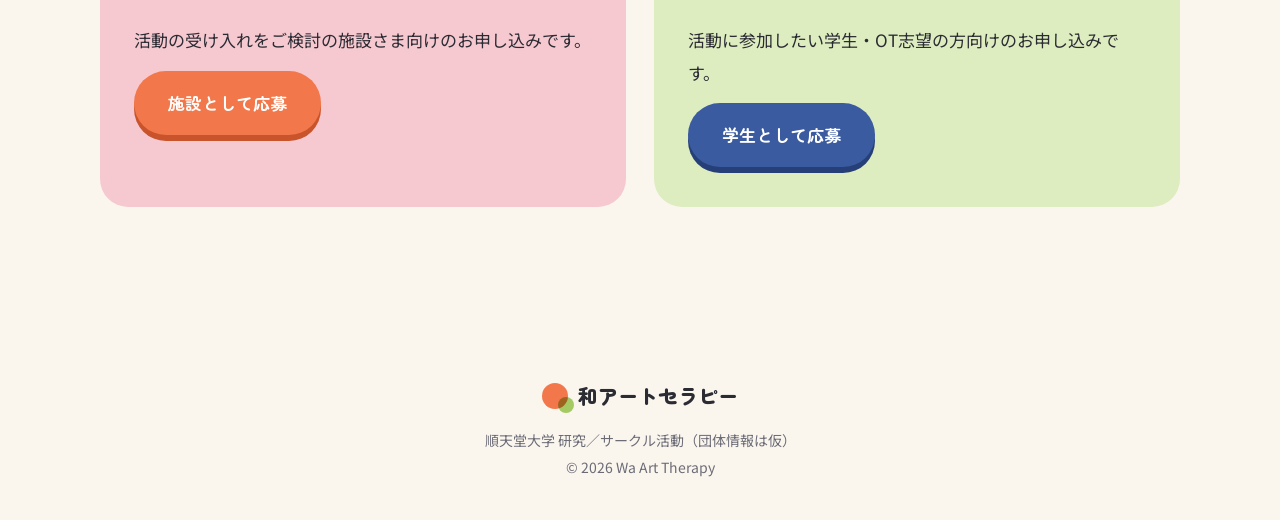
==== commit e11150fe: "Split site into category pages, calm motion, add sealed voices and washi-roll scrollbar Co-Authored-" ====
--- a/index.html
+++ b/index.html
@@ -8,7 +8,7 @@
 <link rel="preconnect" href="https://fonts.googleapis.com">
 <link rel="preconnect" href="https://fonts.gstatic.com" crossorigin>
 <link href="https://fonts.googleapis.com/css2?family=Noto+Sans+JP:wght@400;500;700&family=Poppins:wght@600;700&family=Zen+Maru+Gothic:wght@500;700;900&display=swap" rel="stylesheet">
-<link rel="stylesheet" href="style.css">
+<link rel="stylesheet" href="style.css?v=4">
 </head>
 <body>
 
@@ -22,7 +22,7 @@
 
 <header>
   <div class="container nav">
-    <a href="#top" class="logo"><i></i>和アートセラピー</a>
+    <a href="index.html" class="logo"><i></i>和アートセラピー</a>
     <div class="nav-right">
       <a href="apply.html" class="btn small">応募する</a>
       <button class="menu-btn" aria-label="メニューを開く" aria-expanded="false" aria-controls="menu"><span></span><span></span><span></span></button>
@@ -30,14 +30,13 @@
   </div>
   <nav class="menu" id="menu">
     <ul class="container">
-      <li><a href="#about">和アートセラピーとは</a></li>
-      <li><a href="#flow">活動の流れ</a></li>
+      <li><a href="index.html" aria-current="page">トップ</a></li>
+      <li><a href="activity.html">活動について</a></li>
+      <li><a href="research.html">研究・実績</a></li>
       <li><a href="history.html">活動のあゆみ</a></li>
-      <li><a href="#voices">参加者の声</a></li>
-      <li><a href="#members">仲間</a></li>
-      <li><a href="#results">実績</a></li>
-      <li><a href="#support">応援する・賛助会員</a></li>
-      <li><a href="#contact">参加募集</a></li>
+      <li><a href="members.html">仲間</a></li>
+      <li><a href="support.html">応援する・賛助会員</a></li>
+      <li><a href="apply.html">応募フォーム</a></li>
     </ul>
   </nav>
 </header>
@@ -83,112 +82,34 @@
   </div>
 </section>
 
-<!-- 3. Flow -->
-<section class="flow" id="flow">
+<!-- 活動の意義・目的 -->
+<section class="purpose" id="purpose">
   <div class="container">
-    <span class="en">Flow</span>
-    <h2 class="fade">活動の<span class="mark">流れ</span></h2>
-    <div class="steps">
-      <div class="step fade"><div class="num">01</div><h3>準備</h3><p>施設の方とOTと相談し、参加者に合う題材と和紙を決めます。</p></div>
-      <div class="step fade"><div class="num">02</div><h3>訪問</h3><p>学生が施設へ。まずはごあいさつと、ゆっくりお話しすることから。</p></div>
-      <div class="step fade"><div class="num">03</div><h3>制作</h3><p>和紙を切り、ちぎり、貼りあわせて、いっしょに一つの作品をつくります。</p></div>
-      <div class="step fade"><div class="num">04</div><h3>振り返り</h3><p>感想を共有し、記録します。次の活動と研究に活かします。</p></div>
+    <span class="en">Purpose</span>
+    <h2 class="fade">活動の<span class="mark">意義と目的</span></h2>
+    <p class="fade">「和紙を手でちぎって、貼る」というシンプルな作業には、いくつもの力があると考えています。</p>
+    <div class="purpose-grid">
+      <div class="purpose-card fade"><span class="num">01</span><h3>手と心のリハビリ</h3><p>ちぎる・切る・貼るといった指先の動きと、色や形を選ぶ集中が、心身のはたらきを自然に引き出します。</p></div>
+      <div class="purpose-card fade"><span class="num">02</span><h3>世代をこえた交流</h3><p>学生と高齢者がいっしょに手を動かすことで会話が生まれ、施設の中に新しいつながりができます。</p></div>
+      <div class="purpose-card fade"><span class="num">03</span><h3>未来の医療者の学び</h3><p>医療・福祉を目指す学生が、OTとともに現場で「その人らしさ」に向き合う経験を積みます。</p></div>
     </div>
+    <p class="note">※ 文章は仮置きです。活動の趣旨に合わせて調整してください。</p>
   </div>
 </section>
 
-<!-- 4. Voices -->
-<section class="voices" id="voices">
+<!-- ページ案内 -->
+<section class="guide">
   <div class="container">
-    <span class="en">Voices</span>
-    <h2 class="fade">参加した人の<span class="mark">声</span></h2>
-    <div class="cards">
-      <div class="card fade">「若い人と話しながら手を動かすのが、こんなに楽しいとは思わなかった。」<div class="who">施設利用者さま（仮）</div></div>
-      <div class="card fade">「普段あまり話さない方が、制作中は笑顔で話してくださいました。」<div class="who">施設スタッフ（仮）</div></div>
-      <div class="card fade">「作品を通して、一人ひとりの人生に触れられた気がします。」<div class="who">参加学生（仮）</div></div>
+    <span class="en">Contents</span>
+    <h2 class="fade">もっと<span class="mark">知る</span></h2>
+    <div class="guide-grid">
+      <a class="guide-card fade" href="activity.html"><span class="en">Activity</span><h3>活動について</h3><p>活動の流れと、参加した人の声</p></a>
+      <a class="guide-card fade" href="research.html"><span class="en">Research</span><h3>研究・実績</h3><p>どんな研究につながるか、これまでの実績と取り組み</p></a>
+      <a class="guide-card fade" href="history.html"><span class="en">History</span><h3>活動のあゆみ</h3><p>月ごと・季節ごとの1年間</p></a>
+      <a class="guide-card fade" href="members.html"><span class="en">Members</span><h3>仲間</h3><p>いっしょに活動するメンバーと協力団体</p></a>
+      <a class="guide-card fade" href="support.html"><span class="en">Support</span><h3>応援する・賛助会員</h3><p>ご寄付や物品のご提供、賛助会員制度</p></a>
+      <a class="guide-card fade" href="apply.html"><span class="en">Apply</span><h3>応募フォーム</h3><p>施設の方・学生の方・ご支援の方</p></a>
     </div>
-    <p class="note">※ 文章はすべて仮のものです。実際の声に差し替えてください。</p>
-  </div>
-</section>
-
-<!-- 5. Members -->
-<section class="members" id="members">
-  <div class="container">
-    <span class="en">Members</span>
-    <h2 class="fade">いっしょに活動する<span class="mark">仲間</span></h2>
-    <p class="fade">順天堂大学を中心に、他大学の学生と作業療法士が、立場をこえて関わっています。</p>
-    <div class="member-row fade">
-      <span class="chip fill">順天堂大学</span>
-      <span class="chip">他大学の学生（仮）</span>
-      <span class="chip">作業療法士（OT）</span>
-      <span class="chip">協力施設（仮）</span>
-    </div>
-
-    <h3 class="profiles-title fade">メンバー紹介</h3>
-    <div class="profiles" id="profiles"></div>
-    <p class="note">※ 掲載はご本人の許可がある方のみです。現在はサンプルを表示しています。</p>
-  </div>
-</section>
-
-<!-- 6. Results -->
-<section class="results" id="results">
-  <div class="container">
-    <span class="en">Results</span>
-    <h2 class="fade">活動の<span class="mark" style="background:linear-gradient(transparent 62%, rgba(246,201,208,.4) 62%)">実績</span></h2>
-    <div class="stats fade">
-      <div class="stat"><b>13</b><span>開催回数（回）</span></div>
-      <div class="stat"><b>6</b><span>協力施設</span></div>
-      <div class="stat"><b>40<small>名前後</small></b><span>参加学生</span></div>
-      <div class="stat"><b>1</b><span>研究発表</span></div>
-    </div>
-    <div class="paper-link fade">
-      <span class="en">Research</span>
-      <p>活動の効果をまとめた研究論文はこちらからご覧いただけます。</p>
-      <a href="https://www.juntendo.ac.jp/academics/faculty/ila/assets/847327a592c3e4d89039487c8f27a237.pdf" class="btn ghost-light" target="_blank" rel="noopener">論文を読む（PDF）↗</a>
-    </div>
-    <p class="note">※ 数値は仮置きです（2026年10月時点）。実績に合わせて更新してください。</p>
-    <a href="history.html" class="btn">1年の活動のあゆみを見る</a>
-  </div>
-</section>
-
-<!-- 6.5 Support -->
-<section class="support" id="support">
-  <div class="container">
-    <span class="en">Support</span>
-    <h2 class="fade">活動を<span class="mark">応援する</span></h2>
-    <p class="fade">和紙や道具の購入、施設への交通費、研究の記録など、活動はみなさまのご支援に支えられています。</p>
-    <div class="support-grid">
-      <div class="support-card fade">
-        <span class="badge">01</span>
-        <h3>ご寄付</h3>
-        <p>一回ごとのご寄付を受け付けています。金額は自由です。</p>
-      </div>
-      <div class="support-card fade">
-        <span class="badge">02</span>
-        <h3>物品のご提供</h3>
-        <p>和紙、のり、はさみ、色紙など、制作に使う材料のご提供も大歓迎です。</p>
-      </div>
-      <div class="support-card fade">
-        <span class="badge">03</span>
-        <h3>広める</h3>
-        <p>ご家族やお知り合いの施設・学生に、活動を紹介していただくことも大きな力になります。</p>
-      </div>
-    </div>
-
-    <div class="member-plan fade">
-      <div class="mp-head">
-        <span class="en">Supporting Members</span>
-        <h3>賛助会員制度</h3>
-        <p>年会費で、継続的に活動を支えていただく制度です。会員さまには活動報告をお届けします。</p>
-      </div>
-      <div class="mp-plans">
-        <div class="plan"><h4>個人会員</h4><b>1口 3,000円<small>／年（仮）</small></b><ul><li>年2回の活動報告</li><li>作品展へのご招待</li></ul></div>
-        <div class="plan"><h4>学生会員</h4><b>1口 1,000円<small>／年（仮）</small></b><ul><li>年2回の活動報告</li><li>体験会への参加</li></ul></div>
-        <div class="plan"><h4>法人・団体会員</h4><b>1口 10,000円<small>／年（仮）</small></b><ul><li>年2回の活動報告</li><li>サイトへのお名前掲載（希望制）</li></ul></div>
-      </div>
-      <a href="apply.html#support" class="btn">支援・賛助会員のお申し込み</a>
-    </div>
-    <p class="note">※ 金額・特典・寄付の受付方法はすべて仮置きです。大学の規程（寄付金の扱い）を確認のうえ確定してください。</p>
   </div>
 </section>
 
@@ -215,7 +136,6 @@
 
 </main>
 
-<!-- 8. Footer -->
 <footer>
   <div class="container">
     <div class="logo"><i></i>和アートセラピー</div>
@@ -225,33 +145,12 @@
 </footer>
 
 <script>
-// ▼ メンバー紹介：1人1行。consent が true の人だけ表示されます
-//   photo：顔写真や好きなアイコン画像のパス（例 'members/hanako.jpg'）。空なら名前の頭文字の丸アイコン
-const MEMBERS = [
-  { consent: true, name: 'はなこ（サンプル）', grade: '医療看護学部 2年', photo: '', met: '新歓の説明会で', comment: '和紙をちぎる音で、利用者さんと一緒に笑えたのが忘れられません。' },
-  { consent: true, name: 'たろう（サンプル）', grade: '保健医療学部 3年', photo: '', met: '先輩に誘われて', comment: 'OTの視点で、手を動かすことの力を実感しています。' },
-  { consent: true, name: 'みどり（サンプル）', grade: '他大学 1年', photo: '', met: 'SNSで見つけて', comment: '大学の外の仲間とつながれるのがうれしいです。' },
-  { consent: false, name: '（許可前の人はここに入れておけば表示されません）', grade: '', photo: '', met: '', comment: '' },
-];
-const AVATAR_COLORS = ['#F6C9D0', '#CDE6A6', '#F8C2A6', '#C9D5EE'];
-const esc = s => String(s).replace(/[&<>"']/g, c => ({ '&': '&amp;', '<': '&lt;', '>': '&gt;', '"': '&quot;', "'": '&#39;' }[c]));
-document.getElementById('profiles').innerHTML = MEMBERS.filter(m => m.consent).map((m, i) => `
-  <article class="profile fade">
-    <div class="avatar" style="background:${AVATAR_COLORS[i % AVATAR_COLORS.length]}">
-      ${m.photo ? `<img src="${esc(m.photo)}" alt="${esc(m.name)}のアイコン">` : `<span>${esc(m.name.charAt(0))}</span>`}
-    </div>
-    <h4>${esc(m.name)}</h4>
-    <p class="grade">${esc(m.grade)}</p>
-    <p class="met"><b>出会い</b>${esc(m.met)}</p>
-    <p class="comment">${esc(m.comment)}</p>
-  </article>`).join('');
-
 const io = new IntersectionObserver((es) => {
   es.forEach(e => { if (e.isIntersecting) { e.target.classList.add('in'); io.unobserve(e.target); } });
 }, { threshold: .15 });
 document.querySelectorAll('.fade').forEach(el => io.observe(el));
 </script>
-<script src="menu.js"></script>
-<script src="motion.js"></script>
+<script src="menu.js?v=4"></script>
+<script src="motion.js?v=4"></script>
 </body>
 </html>
--- a/style.css
+++ b/style.css
@@ -422,45 +422,73 @@
   .season-list { grid-template-columns: 1fr 1fr; }
 }
 @media (max-width: 520px) { .season-list { grid-template-columns: 1fr; } }
-/* ===== モーション（ボタン・スイッチ） ===== */
-.btn { transition: transform .18s cubic-bezier(.3,1.6,.5,1), box-shadow .15s, background .2s; }
-.btn:hover { animation: wobble .5s ease; }
-.btn:active { transform: translateY(5px) scale(.96); box-shadow: 0 1px 0 #c9532a; }
-.btn.indigo:active { box-shadow: 0 1px 0 #263f78; }
-@keyframes wobble {
-  0% { transform: translateY(3px) rotate(0); }
-  30% { transform: translateY(3px) rotate(-2deg); }
-  60% { transform: translateY(3px) rotate(1.5deg); }
-  100% { transform: translateY(3px) rotate(0); }
-}
-.tab { transition: background .25s, color .25s, transform .2s cubic-bezier(.3,1.6,.5,1); }
-.tab:active { transform: scale(.94); }
-.tab.active { animation: pop .35s cubic-bezier(.3,1.6,.5,1); }
-@keyframes pop { 0% { transform: scale(.9); } 100% { transform: scale(1); } }
-.chip { transition: transform .2s cubic-bezier(.3,1.6,.5,1); cursor: default; }
-.chip:hover { transform: rotate(-3deg) translateY(-3px); }
-.menu-btn { transition: transform .2s cubic-bezier(.3,1.6,.5,1); }
-.menu-btn:active { transform: scale(.88); }
-.menu.open { animation: menuIn .35s cubic-bezier(.2,.8,.2,1); transform-origin: top; }
-@keyframes menuIn { from { clip-path: inset(0 0 100% 0); } to { clip-path: inset(0 0 0 0); } }
-.menu.open li { animation: slideIn .4s backwards cubic-bezier(.2,.8,.2,1); }
-.menu.open li:nth-child(2) { animation-delay: .03s; } .menu.open li:nth-child(3) { animation-delay: .06s; }
-.menu.open li:nth-child(4) { animation-delay: .09s; } .menu.open li:nth-child(5) { animation-delay: .12s; }
-.menu.open li:nth-child(6) { animation-delay: .15s; } .menu.open li:nth-child(7) { animation-delay: .18s; }
-.menu.open li:nth-child(8) { animation-delay: .21s; }
-@keyframes slideIn { from { opacity: 0; transform: translateX(-14px); } }
-
-/* チェックは「はんこ」 */
-.stamped input { animation: stamp .4s cubic-bezier(.3,1.8,.5,1); }
-@keyframes stamp { 0% { transform: scale(1.8) rotate(-12deg); opacity: .4; } 100% { transform: scale(1) rotate(0); opacity: 1; } }
-
-/* 押したときに舞う和紙の切れはし */
-.paper-bit {
-  position: fixed; z-index: 300; pointer-events: none; transform: translate(-50%, -50%);
-  animation: bit .8s cubic-bezier(.2,.7,.3,1) forwards;
-}
-@keyframes bit {
-  to { transform: translate(calc(-50% + var(--dx)), calc(-50% + var(--dy) + 40px)) rotate(var(--rot)); opacity: 0; }
+/* ===== 動きは控えめに（ボタン・スクロール） ===== */
+.btn, .btn:hover { transition: background .2s, box-shadow .15s, transform .15s; animation: none; }
+.btn:active { transform: translateY(4px); box-shadow: 0 2px 0 #c9532a; }
+.btn.indigo:active { box-shadow: 0 2px 0 #263f78; }
+.fade { opacity: 0; transform: none; transition: opacity .6s ease; }
+.fade.in { opacity: 1; }
+.step.fade:nth-child(even) { transform: translateY(26px); }
+
+/* ===== 袋とじ ===== */
+.fukuro { position: relative; isolation: isolate; }
+.fk-seal { position: absolute; inset: 0; z-index: 5; border-radius: inherit; perspective: 900px; touch-action: pan-y; }
+.fk-flap { position: absolute; inset: 0; border-radius: inherit; transform-origin: 50% 0; transition: transform .8s cubic-bezier(.5,0,.3,1), opacity .8s; }
+.fk-face {
+  position: absolute; inset: 0; border-radius: inherit; overflow: hidden;
+  display: flex; flex-direction: column; align-items: center; justify-content: center; gap: 6px; text-align: center; padding: 20px;
+  background-color: #FBF7EF;
+  background-image:
+    radial-gradient(circle at 20% 30%, rgba(242,120,75,.10) 0 2px, transparent 3px),
+    radial-gradient(circle at 70% 60%, rgba(58,91,160,.08) 0 2px, transparent 3px),
+    repeating-linear-gradient(17deg, rgba(160,140,110,.08) 0 1px, transparent 1px 9px),
+    repeating-linear-gradient(-31deg, rgba(160,140,110,.07) 0 1px, transparent 1px 13px);
+  background-size: 140px 140px, 190px 190px, auto, auto;
+  border: 1px solid #e6dfcf; box-shadow: 0 4px 14px rgba(43,43,51,.08);
+}
+.fk-label { font-family: var(--font-head); font-weight: 900; font-size: 20px; color: var(--ink); }
+.fk-hint { font-size: 13px; color: var(--muted); }
+.fk-perf { position: absolute; left: 18px; right: 18px; top: 26px; height: 0; border-top: 2px dashed #b9ad96; cursor: col-resize; }
+.fk-perf::before { content: "✂"; position: absolute; left: -16px; top: -14px; font-size: 16px; color: var(--persimmon); }
+.fk-perf::after { content: ""; position: absolute; left: 0; right: 0; top: -22px; height: 44px; }
+.fk-cut { position: absolute; left: 0; top: -2px; height: 2px; width: 0; background: var(--persimmon); }
+.fk-open {
+  position: absolute; right: 14px; bottom: 12px; font: 700 13px var(--font-head); color: var(--muted);
+  background: transparent; border: none; text-decoration: underline; cursor: pointer; padding: 6px;
+}
+.fukuro.opened .fk-flap { transform: rotateX(-100deg); opacity: 0; }
+.fukuro.opened .fk-perf, .fukuro.opened .fk-open { opacity: 0; transition: opacity .2s; }
+
+/* ===== スクロールバー：和紙のロール ===== */
+html.has-roll { scrollbar-width: none; }
+html.has-roll::-webkit-scrollbar { display: none; }
+.roll-bar { position: fixed; right: 8px; top: 84px; bottom: 20px; width: 34px; z-index: 60; cursor: grab; touch-action: none; }
+.roll-bar.grab { cursor: grabbing; }
+.roll-sheet {
+  position: absolute; left: 7px; right: 7px; top: 0; border-radius: 3px 3px 0 0;
+  background-color: #FBF7EF;
+  background-image: repeating-linear-gradient(17deg, rgba(160,140,110,.12) 0 1px, transparent 1px 7px);
+  box-shadow: inset 0 0 0 1px #e2d9c6, 1px 1px 3px rgba(43,43,51,.08);
+}
+.roll-sheet::before { /* 上端はちぎった和紙 */
+  content: ""; position: absolute; left: 0; right: 0; top: -5px; height: 6px; background: inherit;
+  clip-path: polygon(0 100%, 0 40%, 20% 0, 40% 60%, 60% 10%, 80% 70%, 100% 20%, 100% 100%);
+}
+.roll-core {
+  position: absolute; left: 50%; top: 0; width: var(--d, 30px); height: 34px; margin-left: calc(var(--d, 30px) / -2);
+  border-radius: 8px;
+  background: linear-gradient(180deg, #fffdf8 0%, #F3ECDD 45%, #E2D6BE 100%);
+  box-shadow: 0 2px 5px rgba(43,43,51,.18), inset 0 0 0 1px #d8ccb3;
+}
+.roll-core span { /* 巻きのしるし（回転する） */
+  position: absolute; inset: 6px 4px; border-radius: 4px;
+  background: repeating-linear-gradient(0deg, transparent 0 4px, rgba(160,140,110,.25) 4px 5px);
+  background-position: 0 calc(var(--spin, 0deg) / 1deg * .1px);
+}
+@media (max-width: 860px) {
+  .roll-bar { width: 22px; right: 4px; top: 76px; }
+  .roll-sheet { left: 5px; right: 5px; }
+  .roll-core { height: 24px; }
 }
 
 /* ===== オープニング：和紙をやぶる ===== */
@@ -508,8 +536,69 @@
 }
 
 @media (prefers-reduced-motion: reduce) {
-  .btn:hover, .tab.active, .menu.open, .menu.open li, .stamped input { animation: none; }
+  .fk-flap { transition: none; }
   .washi { display: none; }
   .fade { opacity: 1; transform: none; transition: none; }
   .strip, .strip .detail, .strip .ttl { transition: none; }
 }
+.stats.fukuro { border-radius: 20px; padding: 24px 0; min-height: 180px; }
+.card.fukuro { min-height: 170px; }
+
+/* ===== ページ分割まわり ===== */
+.menu a[aria-current="page"] { color: var(--persimmon); }
+.page-hero { padding: 140px 0 20px; }
+.page-hero h1 { font-family: var(--font-head); font-weight: 900; font-size: clamp(32px, 5.6vw, 56px); line-height: 1.3; }
+.page-hero p { margin-top: 12px; max-width: 640px; }
+.page-hero + section { padding-top: 60px; }
+
+/* 意義・目的 */
+.purpose { background: var(--white); border-radius: 60px 60px 0 0; }
+.purpose-grid { display: grid; grid-template-columns: repeat(3, 1fr); gap: 22px; margin-top: 30px; }
+.purpose-card { background: var(--base); border-radius: var(--radius); padding: 30px 26px; }
+.purpose-card .num { font-family: var(--font-en); font-weight: 700; font-size: 34px; color: var(--persimmon); line-height: 1; }
+.purpose-card h3 { font-family: var(--font-head); font-weight: 900; font-size: 22px; margin: 10px 0 8px; }
+.purpose-card p { font-size: 15px; line-height: 1.85; }
+
+/* ページ案内 */
+.guide { background: var(--white); padding-top: 40px; }
+.guide-grid { display: grid; grid-template-columns: repeat(3, 1fr); gap: 18px; margin-top: 26px; }
+.guide-card { display: block; background: var(--base); border-radius: 20px; padding: 24px 24px 26px; border: 2px solid transparent; transition: border-color .2s; position: relative; }
+.guide-card:hover { border-color: var(--ink); }
+.guide-card::after { content: "→"; position: absolute; right: 22px; top: 22px; font-weight: 700; }
+.guide-card .en { margin-bottom: 4px; }
+.guide-card h3 { font-family: var(--font-head); font-weight: 900; font-size: 20px; }
+.guide-card p { font-size: 14px; color: var(--muted); line-height: 1.7; margin-top: 4px; }
+
+/* 研究・実績 */
+.topic-list { list-style: none; margin-top: 24px; border-top: 1px solid #e2dccd; }
+.topic-list li { padding: 18px 4px; border-bottom: 1px solid #e2dccd; display: grid; grid-template-columns: 200px 1fr; gap: 16px; }
+.topic-list b { font-family: var(--font-head); font-size: 18px; color: var(--indigo); }
+.paper-box { margin-top: 34px; background: var(--white); border-radius: var(--radius); padding: 28px 30px; display: flex; flex-wrap: wrap; gap: 16px 30px; align-items: center; justify-content: space-between; }
+.paper-box h3 { font-family: var(--font-head); font-weight: 900; font-size: 22px; }
+.results-list, .past { padding-top: 40px; }
+.result-table { display: grid; grid-template-columns: repeat(2, 1fr); gap: 0 40px; border-top: 2px solid var(--ink); }
+.result-table div { display: flex; justify-content: space-between; align-items: baseline; padding: 18px 4px; border-bottom: 1px solid #e2dccd; }
+.result-table dt { font-weight: 700; }
+.result-table dd { font-family: var(--font-en); font-weight: 700; font-size: 26px; color: var(--indigo); }
+.past-table { width: 100%; border-collapse: collapse; background: var(--white); border-radius: 16px; overflow: hidden; margin-bottom: 24px; }
+.past-table th, .past-table td { text-align: left; padding: 14px 18px; border-bottom: 1px solid #eee8dc; font-size: 15px; }
+.past-table th { background: var(--ink); color: #fff; font-weight: 700; font-size: 14px; }
+.past-table td:first-child { white-space: nowrap; font-weight: 700; }
+
+/* 前へ・次へ */
+.pager { display: grid; grid-template-columns: 1fr 1fr; gap: 16px; padding: 30px 0 10px; }
+.pn { display: block; background: var(--white); border-radius: 18px; padding: 18px 22px; font-family: var(--font-head); font-weight: 900; font-size: 18px; border: 2px solid transparent; transition: border-color .2s; }
+.pn:hover { border-color: var(--ink); }
+.pn small { display: block; font-family: var(--font-body); font-weight: 500; font-size: 12px; color: var(--muted); }
+.pn.prev small::before { content: "← "; }
+.pn.next { text-align: right; }
+.pn.next small::after { content: " →"; }
+
+@media (max-width: 860px) {
+  .purpose-grid, .guide-grid, .result-table { grid-template-columns: 1fr; }
+  .purpose { border-radius: 36px 36px 0 0; }
+  .topic-list li { grid-template-columns: 1fr; gap: 4px; }
+  .page-hero { padding-top: 110px; }
+  .past-table th:nth-child(3), .past-table td:nth-child(3) { display: none; }
+  .pn { font-size: 15px; padding: 14px 16px; }
+}
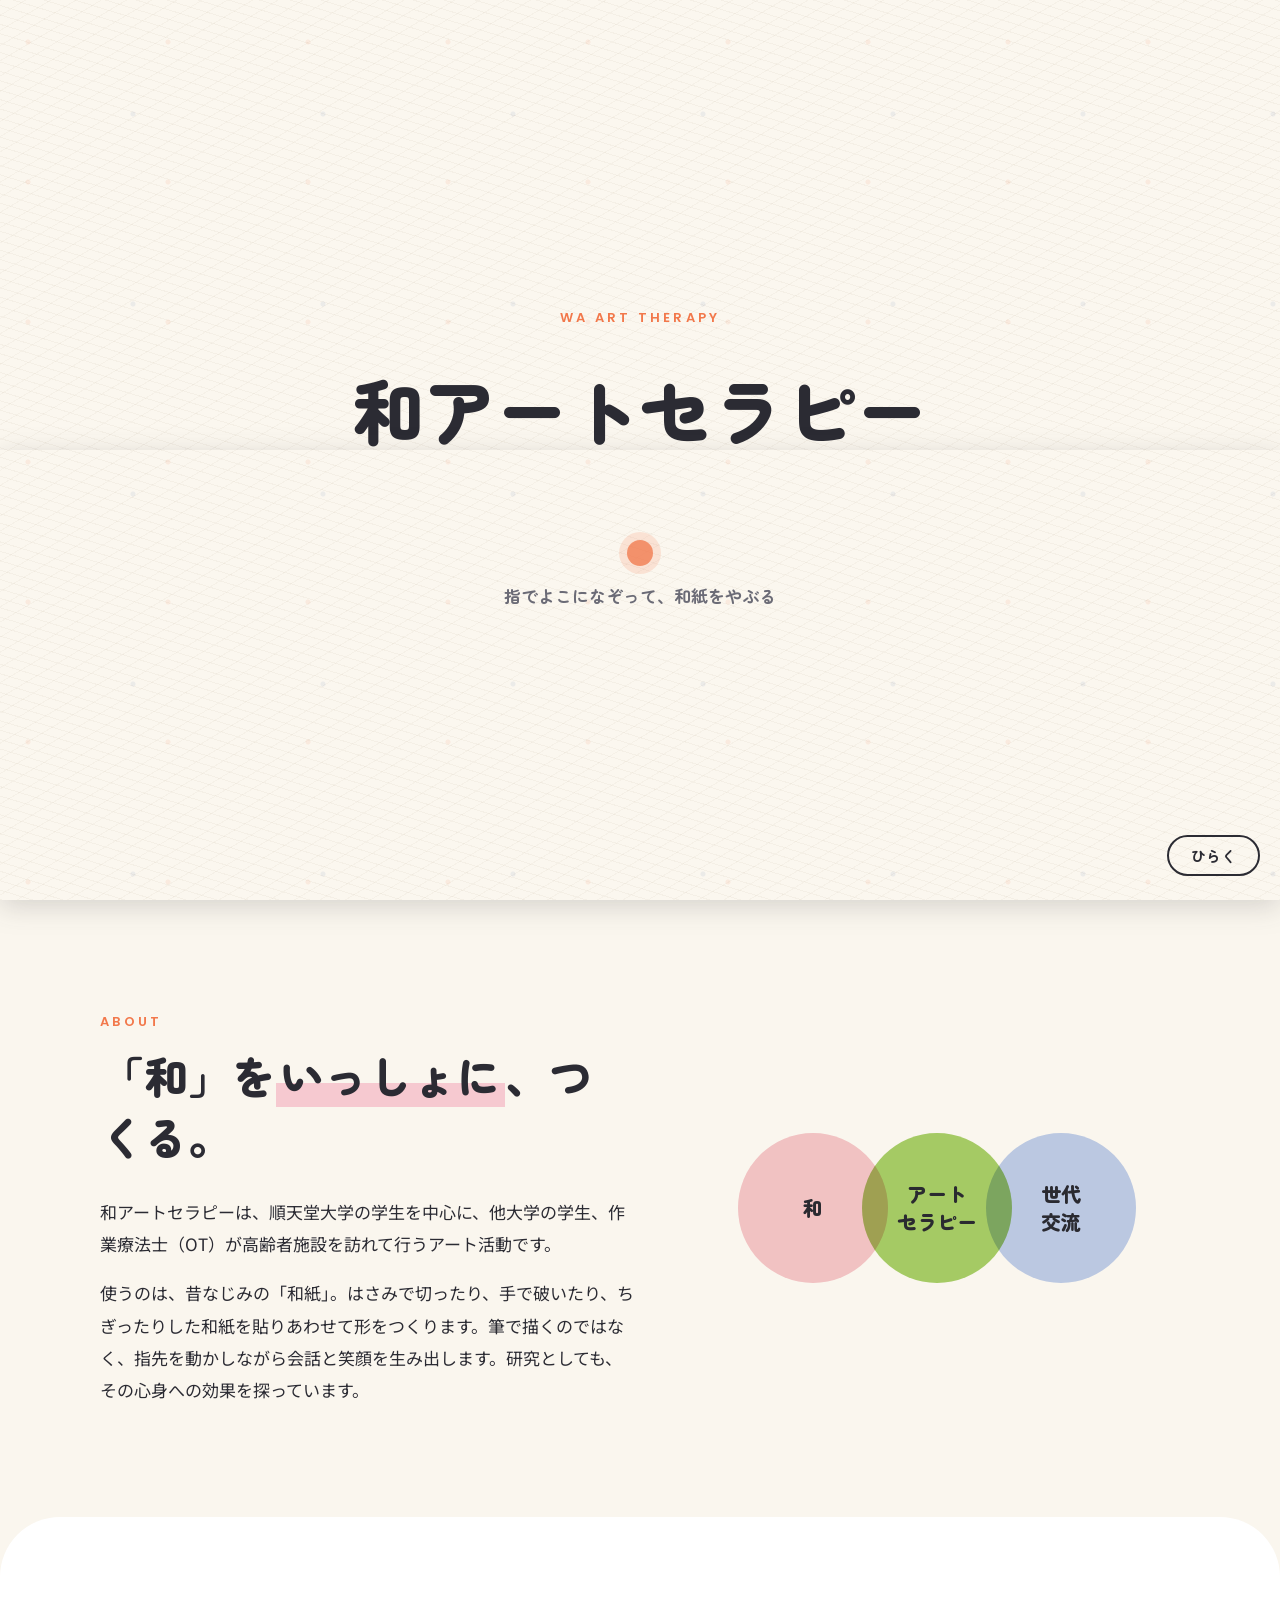
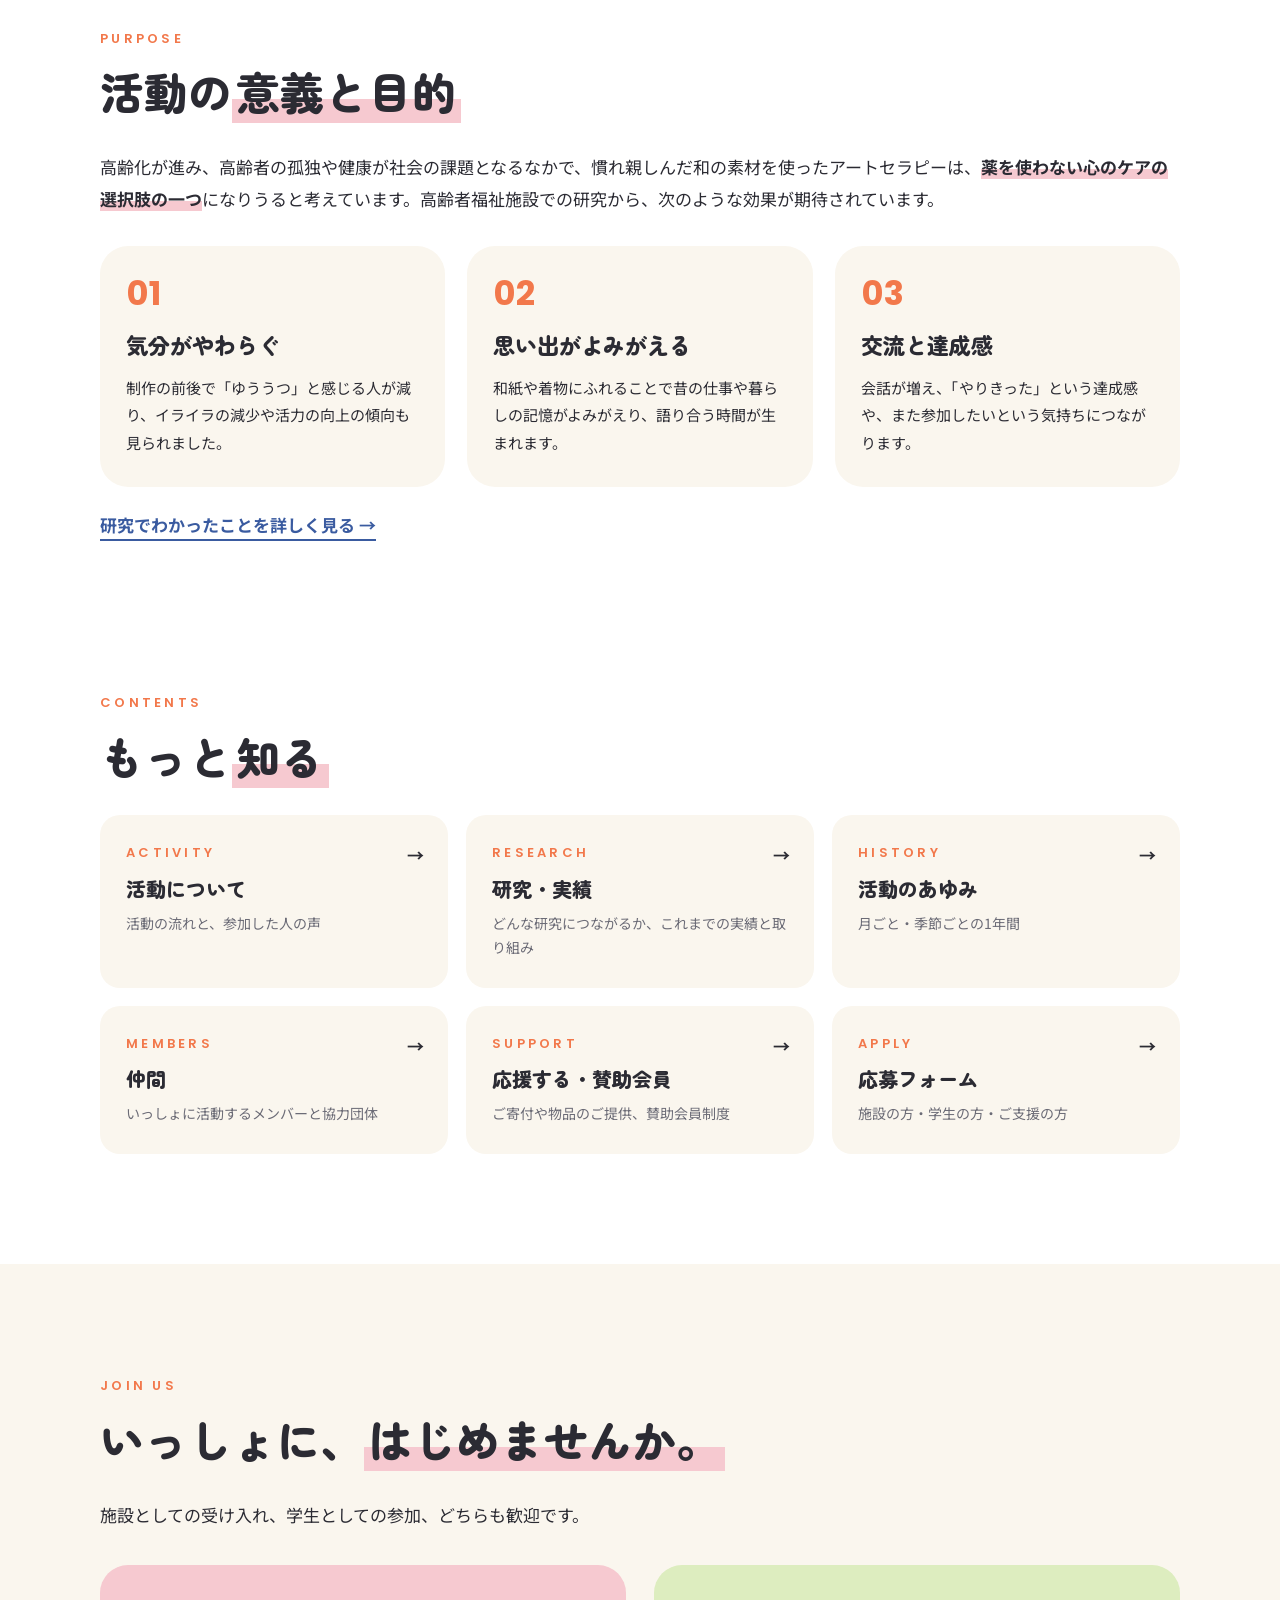
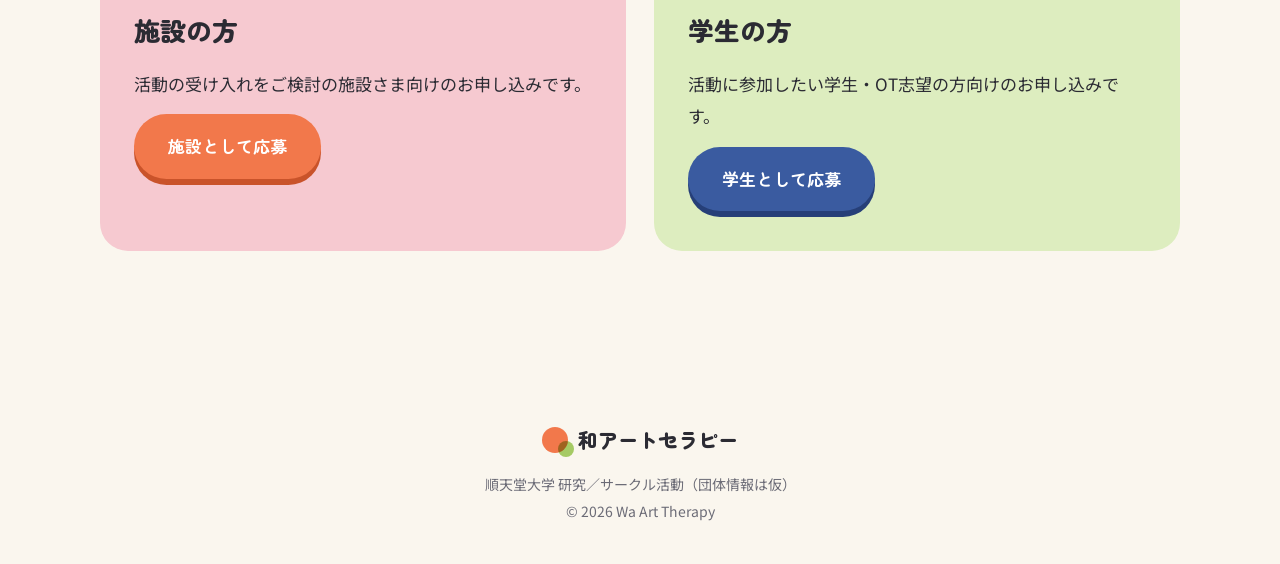
==== commit 2b8bc01f: "Add research findings and significance based on the published paper Co-Authored-By: Claude Opus 5.5 " ====
--- a/index.html
+++ b/index.html
@@ -8,7 +8,7 @@
 <link rel="preconnect" href="https://fonts.googleapis.com">
 <link rel="preconnect" href="https://fonts.gstatic.com" crossorigin>
 <link href="https://fonts.googleapis.com/css2?family=Noto+Sans+JP:wght@400;500;700&family=Poppins:wght@600;700&family=Zen+Maru+Gothic:wght@500;700;900&display=swap" rel="stylesheet">
-<link rel="stylesheet" href="style.css?v=4">
+<link rel="stylesheet" href="style.css?v=5">
 </head>
 <body>
 
@@ -87,13 +87,13 @@
   <div class="container">
     <span class="en">Purpose</span>
     <h2 class="fade">活動の<span class="mark">意義と目的</span></h2>
-    <p class="fade">「和紙を手でちぎって、貼る」というシンプルな作業には、いくつもの力があると考えています。</p>
+    <p class="fade">高齢化が進み、高齢者の孤独や健康が社会の課題となるなかで、慣れ親しんだ和の素材を使ったアートセラピーは、<b>薬を使わない心のケアの選択肢の一つ</b>になりうると考えています。高齢者福祉施設での研究から、次のような効果が期待されています。</p>
     <div class="purpose-grid">
-      <div class="purpose-card fade"><span class="num">01</span><h3>手と心のリハビリ</h3><p>ちぎる・切る・貼るといった指先の動きと、色や形を選ぶ集中が、心身のはたらきを自然に引き出します。</p></div>
-      <div class="purpose-card fade"><span class="num">02</span><h3>世代をこえた交流</h3><p>学生と高齢者がいっしょに手を動かすことで会話が生まれ、施設の中に新しいつながりができます。</p></div>
-      <div class="purpose-card fade"><span class="num">03</span><h3>未来の医療者の学び</h3><p>医療・福祉を目指す学生が、OTとともに現場で「その人らしさ」に向き合う経験を積みます。</p></div>
+      <div class="purpose-card fade"><span class="num">01</span><h3>気分がやわらぐ</h3><p>制作の前後で「ゆううつ」と感じる人が減り、イライラの減少や活力の向上の傾向も見られました。</p></div>
+      <div class="purpose-card fade"><span class="num">02</span><h3>思い出がよみがえる</h3><p>和紙や着物にふれることで昔の仕事や暮らしの記憶がよみがえり、語り合う時間が生まれます。</p></div>
+      <div class="purpose-card fade"><span class="num">03</span><h3>交流と達成感</h3><p>会話が増え、「やりきった」という達成感や、また参加したいという気持ちにつながります。</p></div>
     </div>
-    <p class="note">※ 文章は仮置きです。活動の趣旨に合わせて調整してください。</p>
+    <p class="fade" style="margin-top:22px"><a href="research.html" class="text-link">研究でわかったことを詳しく見る →</a></p>
   </div>
 </section>
 
--- a/style.css
+++ b/style.css
@@ -585,6 +585,28 @@
 .past-table th { background: var(--ink); color: #fff; font-weight: 700; font-size: 14px; }
 .past-table td:first-child { white-space: nowrap; font-weight: 700; }
 
+/* 研究でわかったこと */
+.study-meta { margin-top: 24px; background: var(--white); border-radius: 20px; padding: 6px 24px; }
+.study-meta div { display: grid; grid-template-columns: 80px 1fr; gap: 16px; padding: 14px 0; border-bottom: 1px solid #eee8dc; }
+.study-meta div:last-child { border-bottom: none; }
+.study-meta dt { font-weight: 700; color: var(--indigo); }
+.study-meta dd { font-size: 15px; line-height: 1.8; }
+.sub-h { font-family: var(--font-head); font-weight: 900; font-size: 24px; margin: 44px 0 16px; }
+.effect-list { list-style: none; display: grid; grid-template-columns: repeat(2, 1fr); gap: 16px; }
+.effect-list li { background: var(--white); border-radius: 20px; padding: 20px 22px; border-left: 6px solid var(--persimmon); }
+.effect-list li:nth-child(n+3) { border-left-color: var(--wakakusa); }
+.effect-list li:nth-child(n+5) { border-left-color: var(--indigo); }
+.effect-list b { font-family: var(--font-head); font-size: 18px; }
+.effect-list p { font-size: 15px; line-height: 1.8; margin-top: 4px; }
+.research strong { background: linear-gradient(transparent 62%, var(--sakura) 62%); }
+.caveat { margin-top: 30px; background: #F4F1EA; border: 1px solid #e2dccd; border-radius: 16px; padding: 20px 24px; }
+.caveat h4 { font-size: 16px; font-weight: 700; margin-bottom: 4px; }
+.caveat p { font-size: 15px; line-height: 1.8; color: #4a4a52; }
+@media (max-width: 860px) {
+  .effect-list { grid-template-columns: 1fr; }
+  .study-meta div { grid-template-columns: 1fr; gap: 2px; }
+}
+
 /* 前へ・次へ */
 .pager { display: grid; grid-template-columns: 1fr 1fr; gap: 16px; padding: 30px 0 10px; }
 .pn { display: block; background: var(--white); border-radius: 18px; padding: 18px 22px; font-family: var(--font-head); font-weight: 900; font-size: 18px; border: 2px solid transparent; transition: border-color .2s; }
@@ -602,3 +624,5 @@
   .past-table th:nth-child(3), .past-table td:nth-child(3) { display: none; }
   .pn { font-size: 15px; padding: 14px 16px; }
 }
+.text-link { font-weight: 700; color: var(--indigo); border-bottom: 2px solid var(--indigo); padding-bottom: 2px; }
+.purpose p b { background: linear-gradient(transparent 62%, var(--sakura) 62%); }
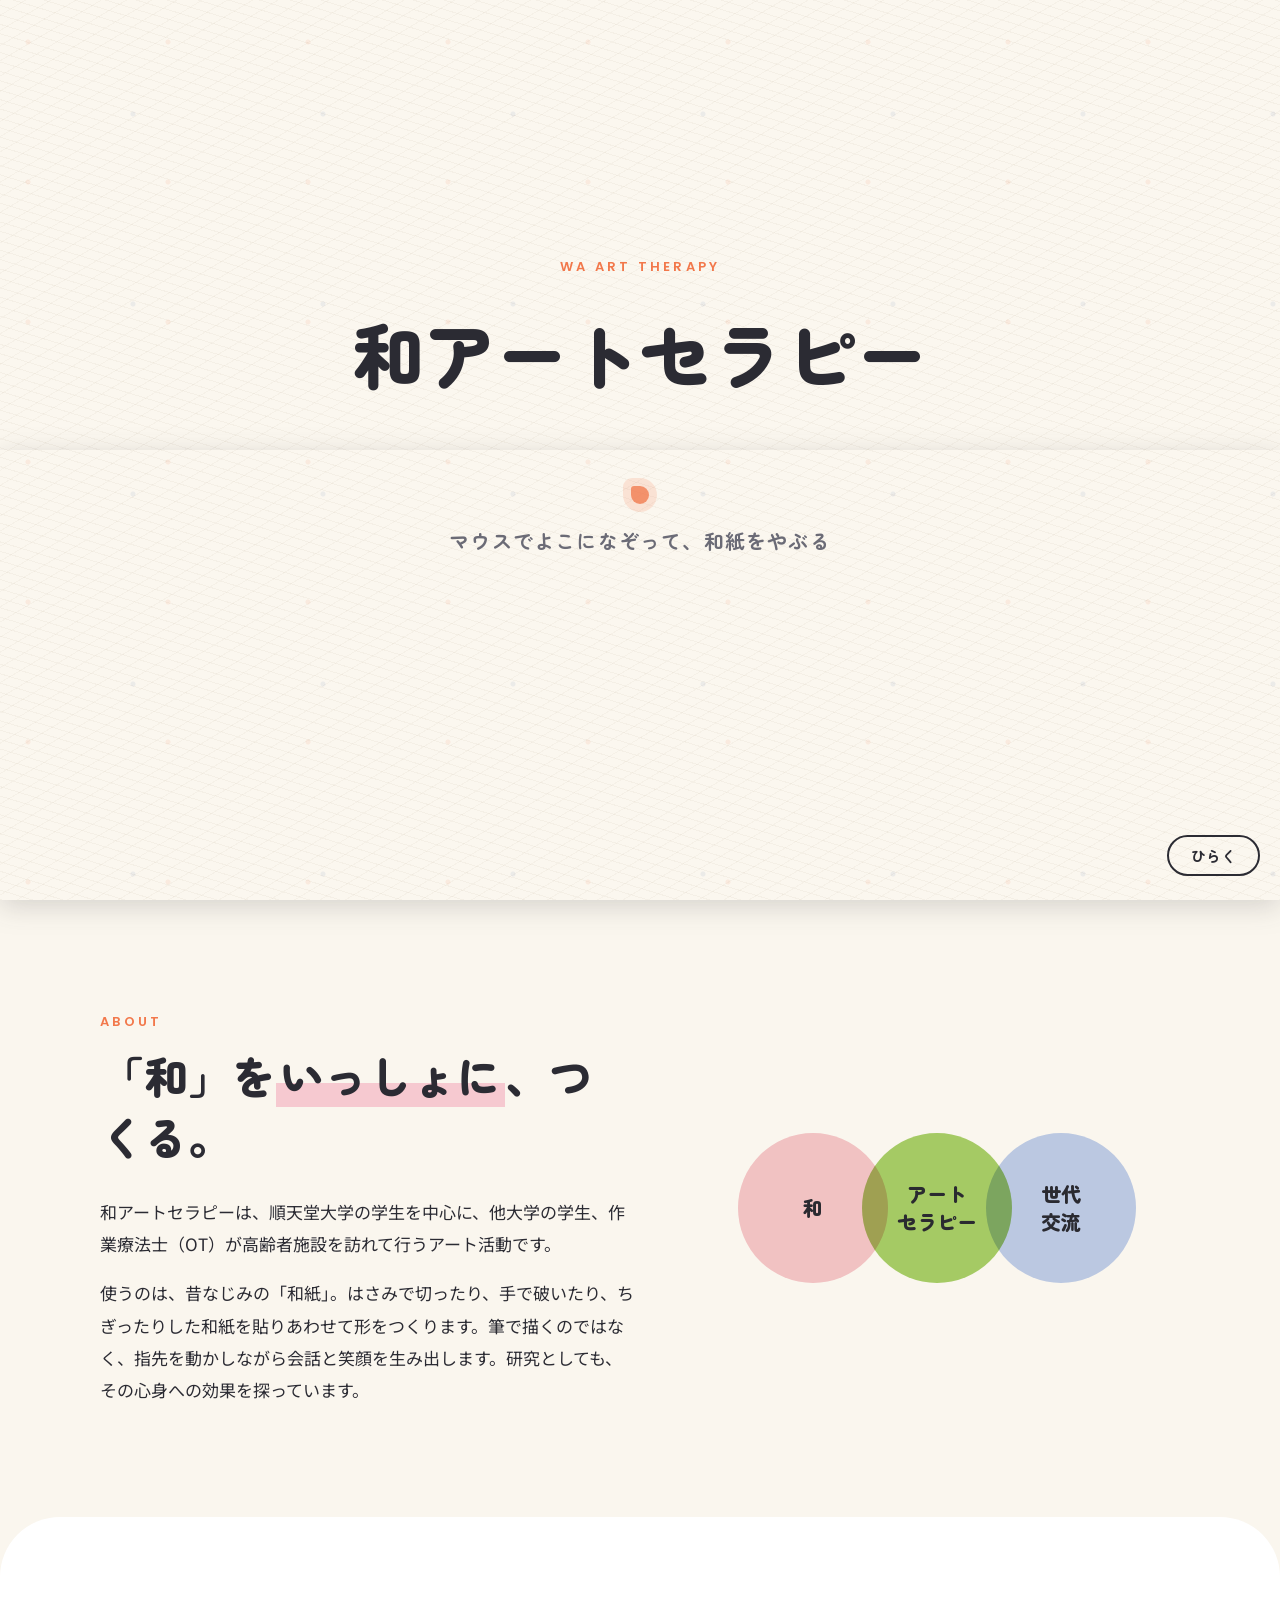
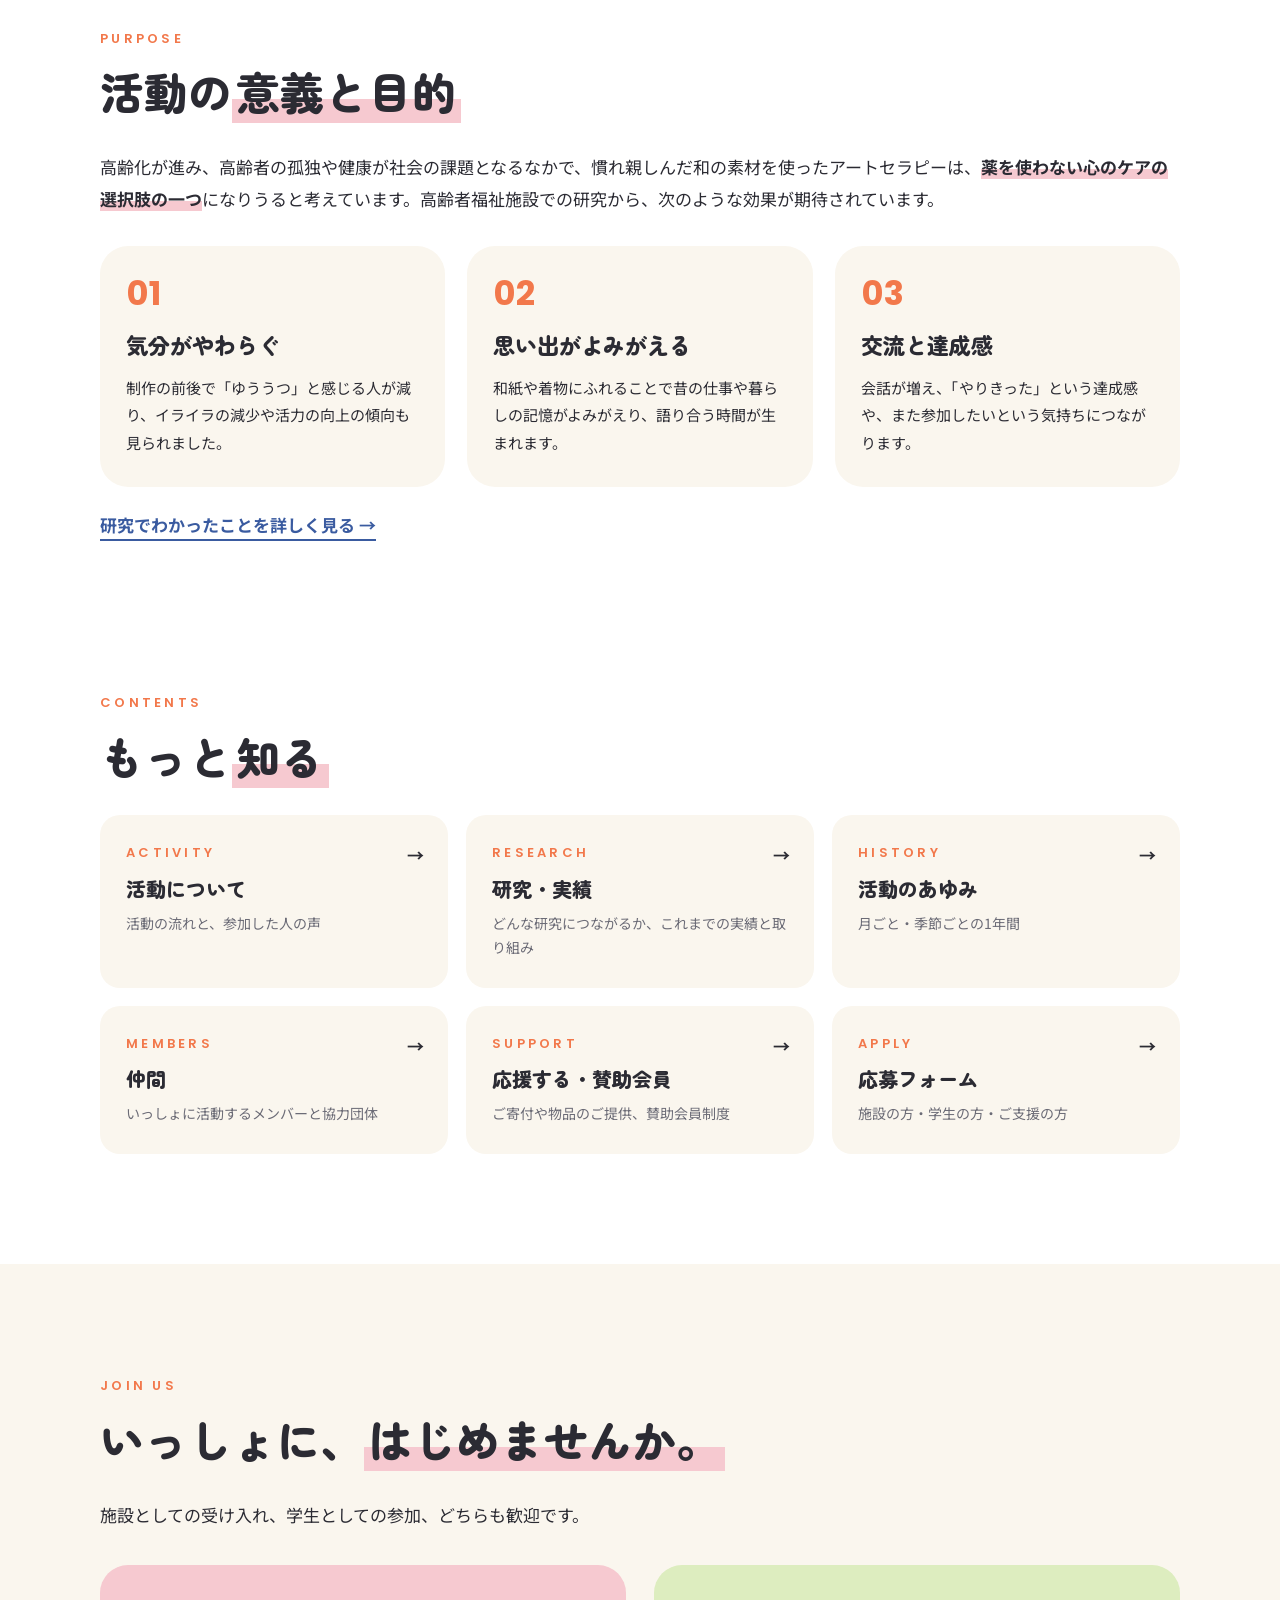
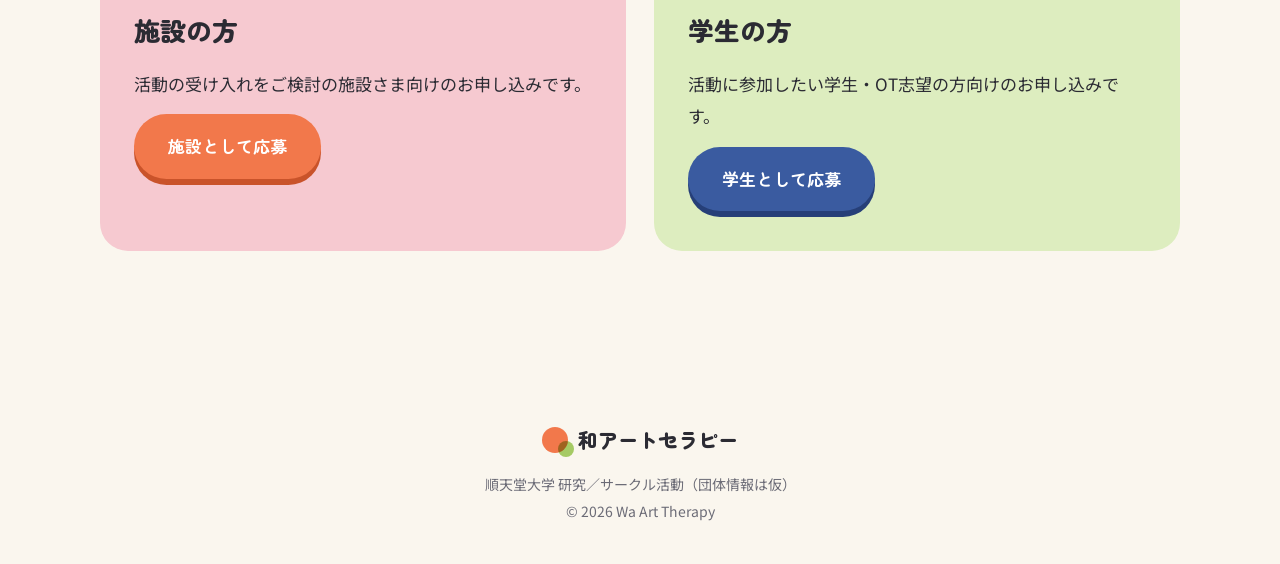
==== commit c28b8d3b: "Fix intro text layout on PC and show mouse wording for pointer devices Co-Authored-By: Claude Opus 5" ====
--- a/index.html
+++ b/index.html
@@ -8,14 +8,14 @@
 <link rel="preconnect" href="https://fonts.googleapis.com">
 <link rel="preconnect" href="https://fonts.gstatic.com" crossorigin>
 <link href="https://fonts.googleapis.com/css2?family=Noto+Sans+JP:wght@400;500;700&family=Poppins:wght@600;700&family=Zen+Maru+Gothic:wght@500;700;900&display=swap" rel="stylesheet">
-<link rel="stylesheet" href="style.css?v=5">
+<link rel="stylesheet" href="style.css?v=6">
 </head>
 <body>
 
 <!-- 最初の画面：和紙をやぶって開く -->
 <div class="washi" id="washi" role="dialog" aria-label="オープニング" tabindex="0">
   <div class="w-top"><div class="w-piece"><div class="w-title"><span class="en">Wa Art Therapy</span><b>和アートセラピー</b></div></div></div>
-  <div class="w-bottom"><div class="w-piece"><p class="w-hint"><span class="w-finger" aria-hidden="true"></span>指でよこになぞって、和紙をやぶる</p></div></div>
+  <div class="w-bottom"><div class="w-piece"><p class="w-hint"><span class="w-finger" aria-hidden="true"></span><span class="for-touch">指でよこになぞって、和紙をやぶる</span><span class="for-mouse">マウスでよこになぞって、和紙をやぶる</span></p></div></div>
   <svg class="w-crease" aria-hidden="true"><polyline points="" /></svg>
   <button class="w-skip" type="button">ひらく</button>
 </div>
--- a/style.css
+++ b/style.css
@@ -626,3 +626,14 @@
 }
 .text-link { font-weight: 700; color: var(--indigo); border-bottom: 2px solid var(--indigo); padding-bottom: 2px; }
 .purpose p b { background: linear-gradient(transparent 62%, var(--sakura) 62%); }
+
+/* オープニングの文字位置（破れ目の中央線にかからないように） */
+.w-title { top: auto; bottom: calc(50% + 28px); }
+.w-title .en { margin-bottom: 6px; }
+.w-hint { top: calc(50% + 36px); font-size: clamp(15px, 1.6vw, 20px); letter-spacing: .06em; padding: 0 20px; }
+.w-hint .for-mouse { display: none; }
+@media (hover: hover) and (pointer: fine) {
+  .w-hint .for-touch { display: none; }
+  .w-hint .for-mouse { display: inline; }
+  .w-finger { width: 18px; height: 18px; border-radius: 3px 50% 50% 50%; margin-bottom: 18px; }
+}
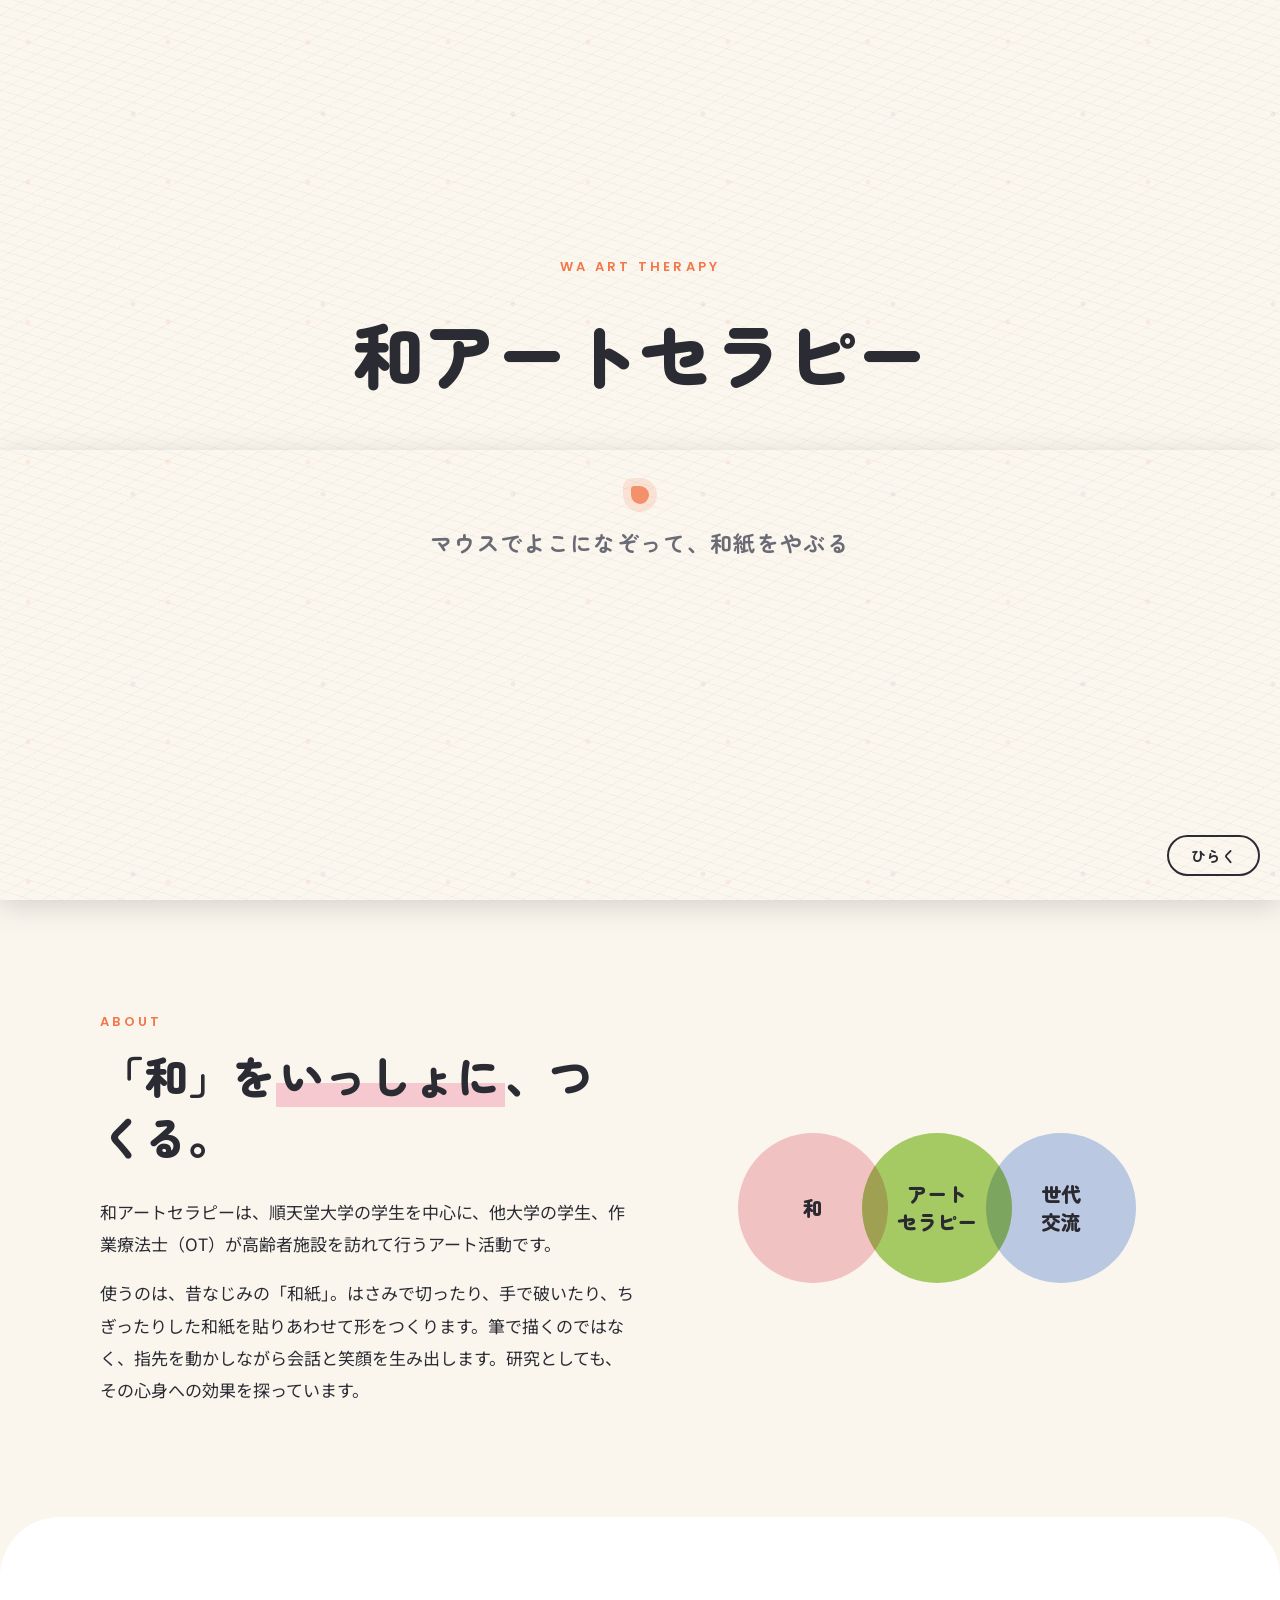
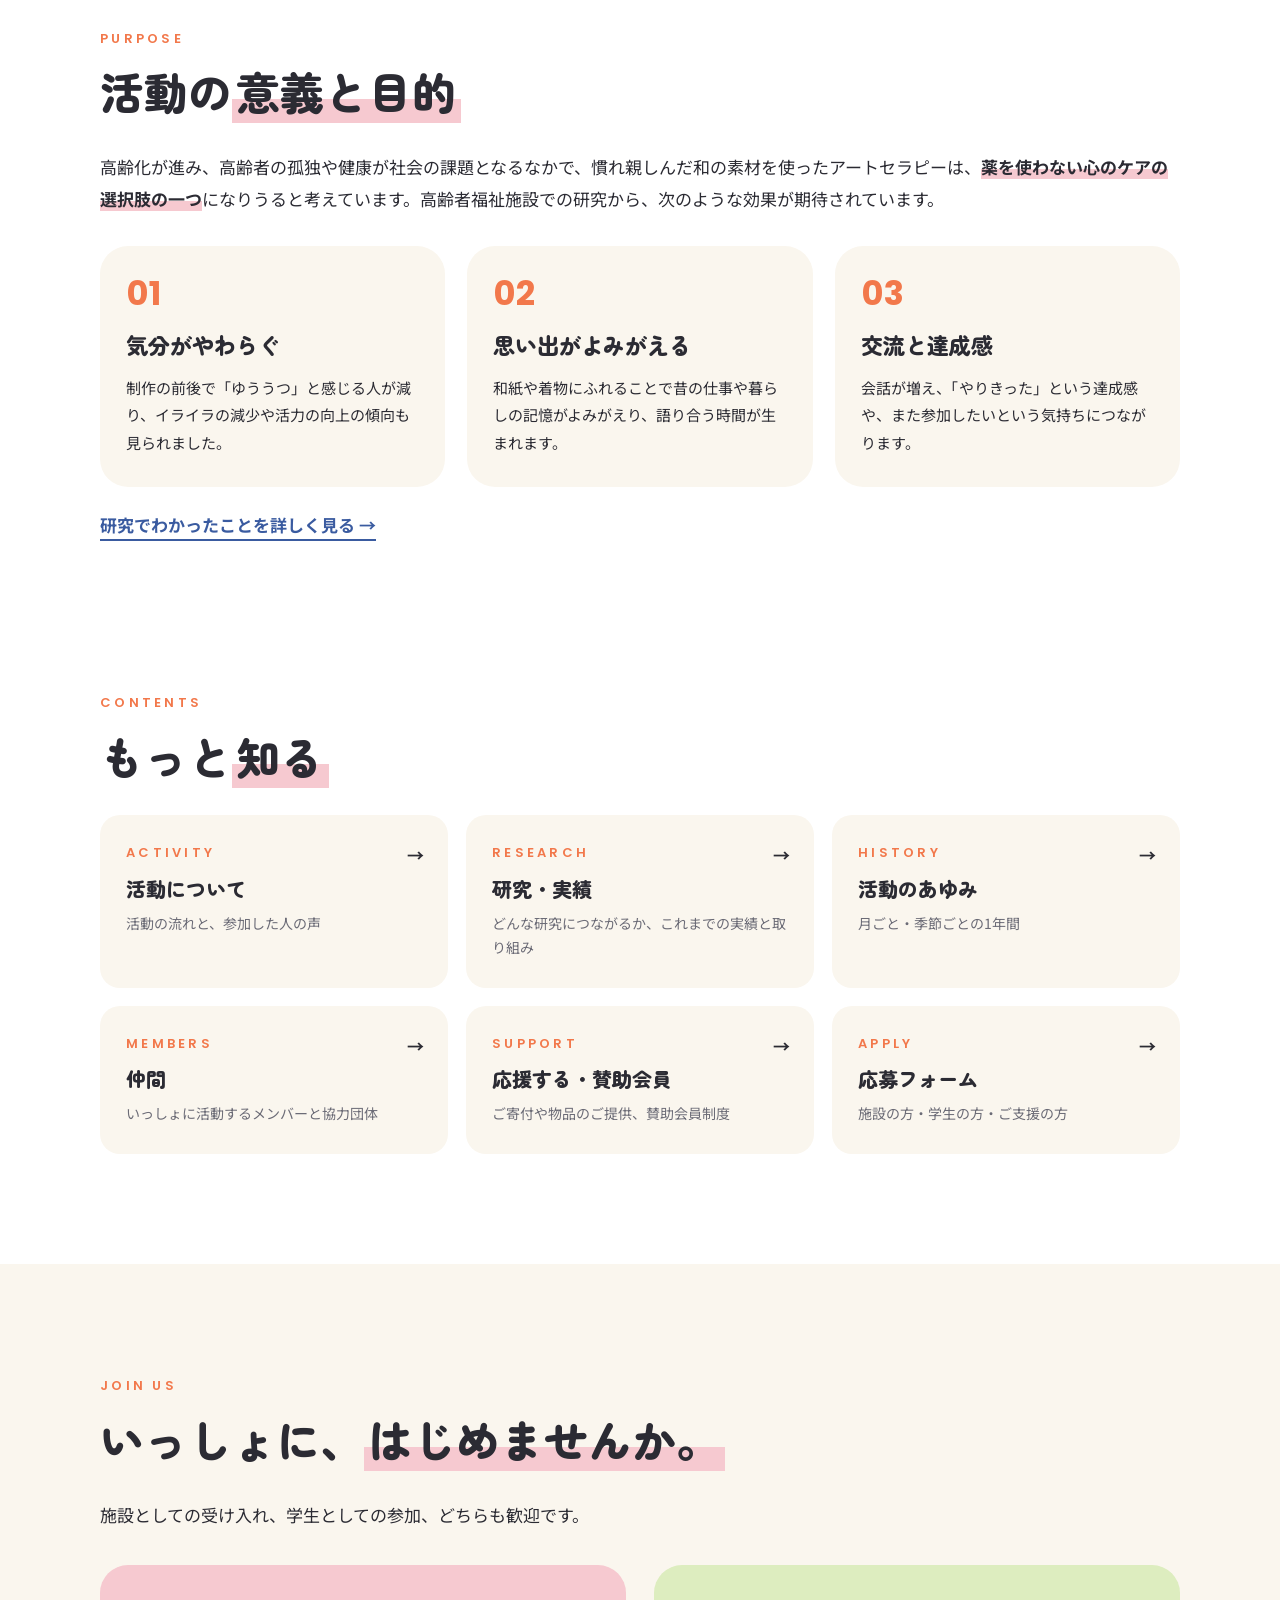
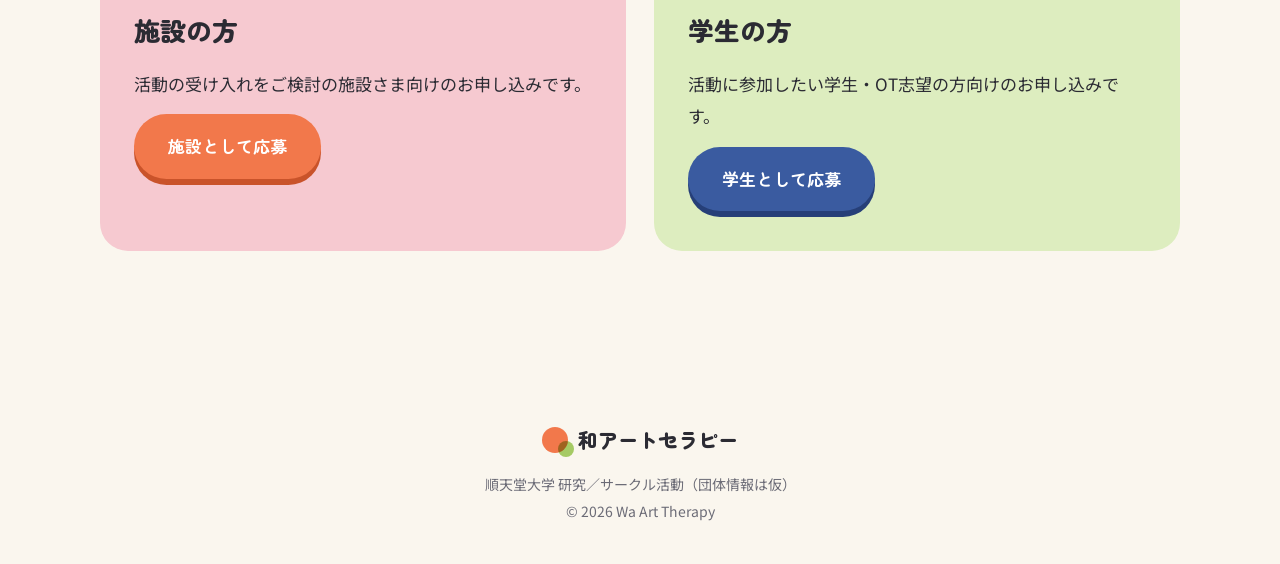
==== commit 7ded7576: "Ask browsers to revalidate pages and enlarge intro hint on PC Co-Authored-By: Claude Opus 5.5 <norep" ====
--- a/index.html
+++ b/index.html
@@ -3,12 +3,13 @@
 <head>
 <meta charset="UTF-8">
 <meta name="viewport" content="width=device-width, initial-scale=1">
+<meta http-equiv="Cache-Control" content="no-cache">
 <title>和アートセラピー｜順天堂大学×世代をつなぐアート活動</title>
 <meta name="description" content="順天堂大学の学生と他大学の学生、OTが高齢者施設を訪れ、和紙をちぎり・切り・貼って形づくる活動「和アートセラピー」。">
 <link rel="preconnect" href="https://fonts.googleapis.com">
 <link rel="preconnect" href="https://fonts.gstatic.com" crossorigin>
 <link href="https://fonts.googleapis.com/css2?family=Noto+Sans+JP:wght@400;500;700&family=Poppins:wght@600;700&family=Zen+Maru+Gothic:wght@500;700;900&display=swap" rel="stylesheet">
-<link rel="stylesheet" href="style.css?v=6">
+<link rel="stylesheet" href="style.css?v=7">
 </head>
 <body>
 
--- a/style.css
+++ b/style.css
@@ -630,7 +630,7 @@
 /* オープニングの文字位置（破れ目の中央線にかからないように） */
 .w-title { top: auto; bottom: calc(50% + 28px); }
 .w-title .en { margin-bottom: 6px; }
-.w-hint { top: calc(50% + 36px); font-size: clamp(15px, 1.6vw, 20px); letter-spacing: .06em; padding: 0 20px; }
+.w-hint { top: calc(50% + 36px); font-size: clamp(15px, 1.8vw, 22px); letter-spacing: .06em; padding: 0 20px; }
 .w-hint .for-mouse { display: none; }
 @media (hover: hover) and (pointer: fine) {
   .w-hint .for-touch { display: none; }
